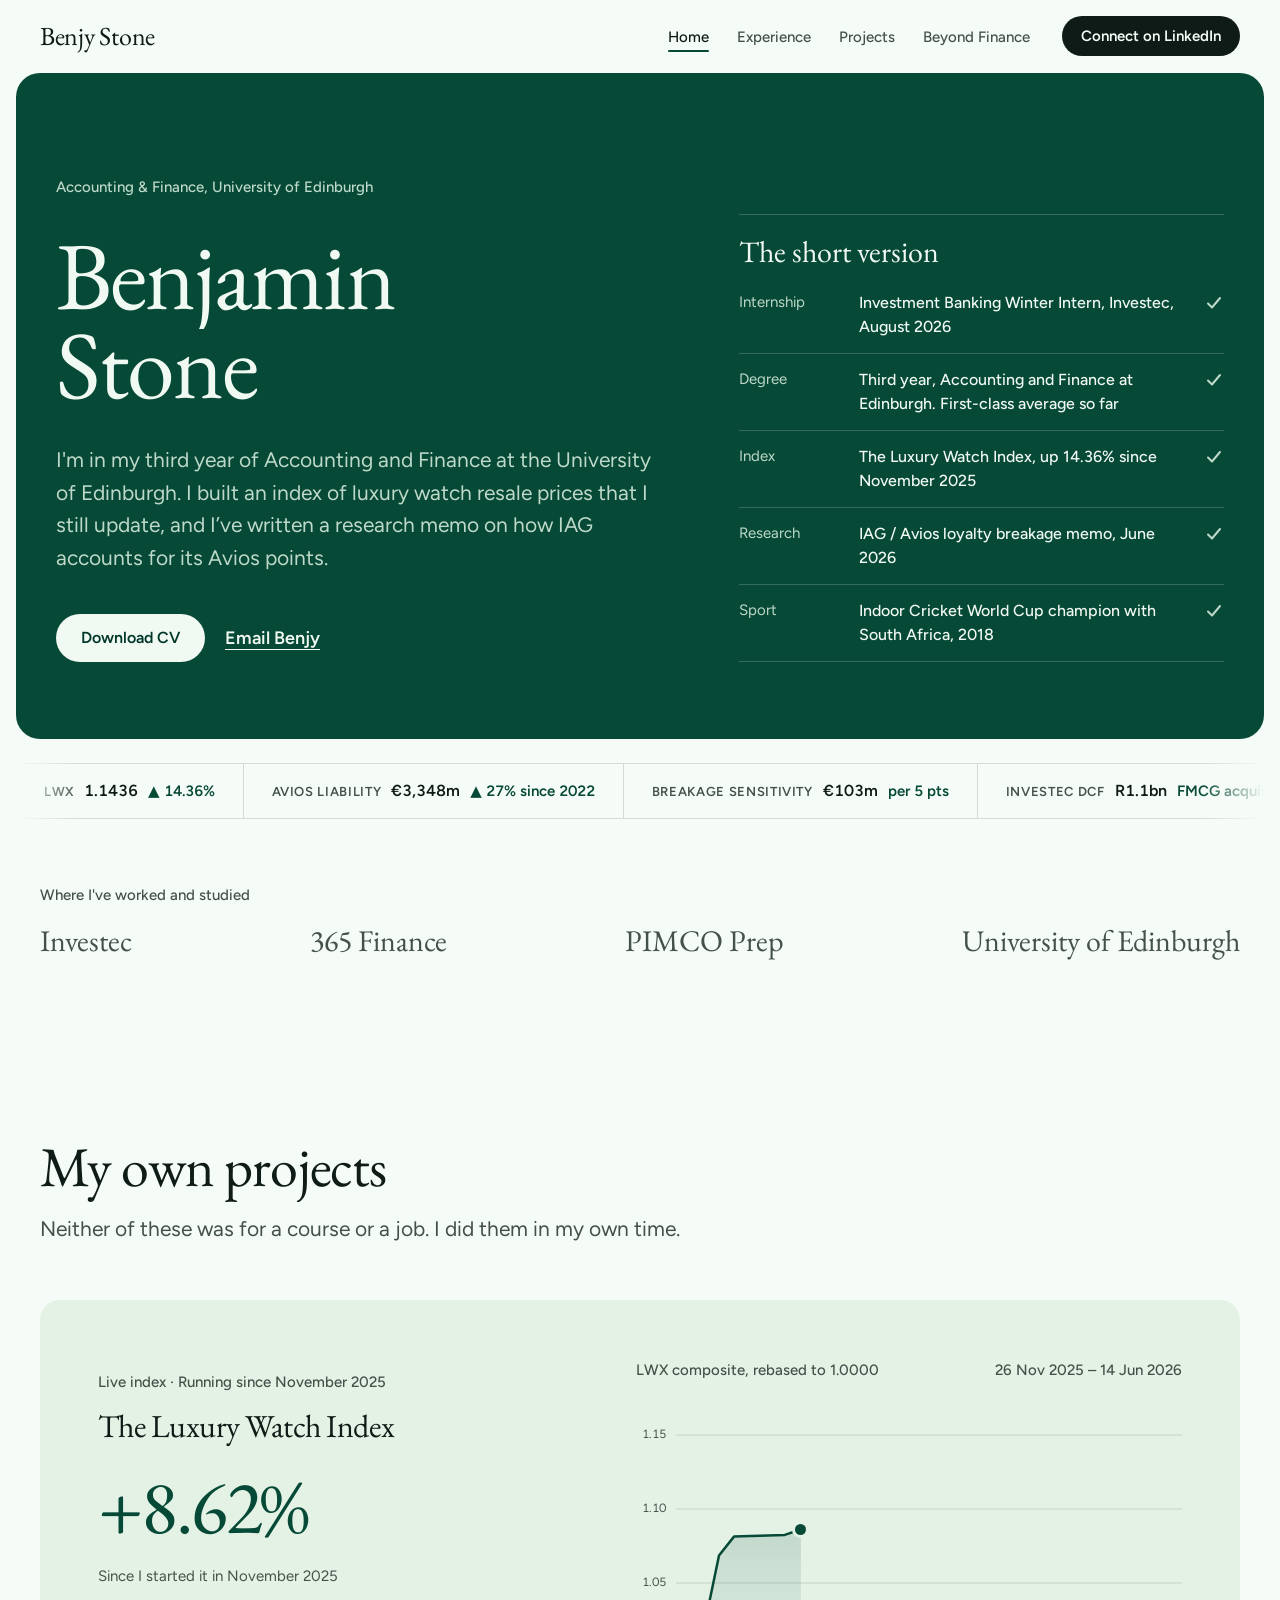
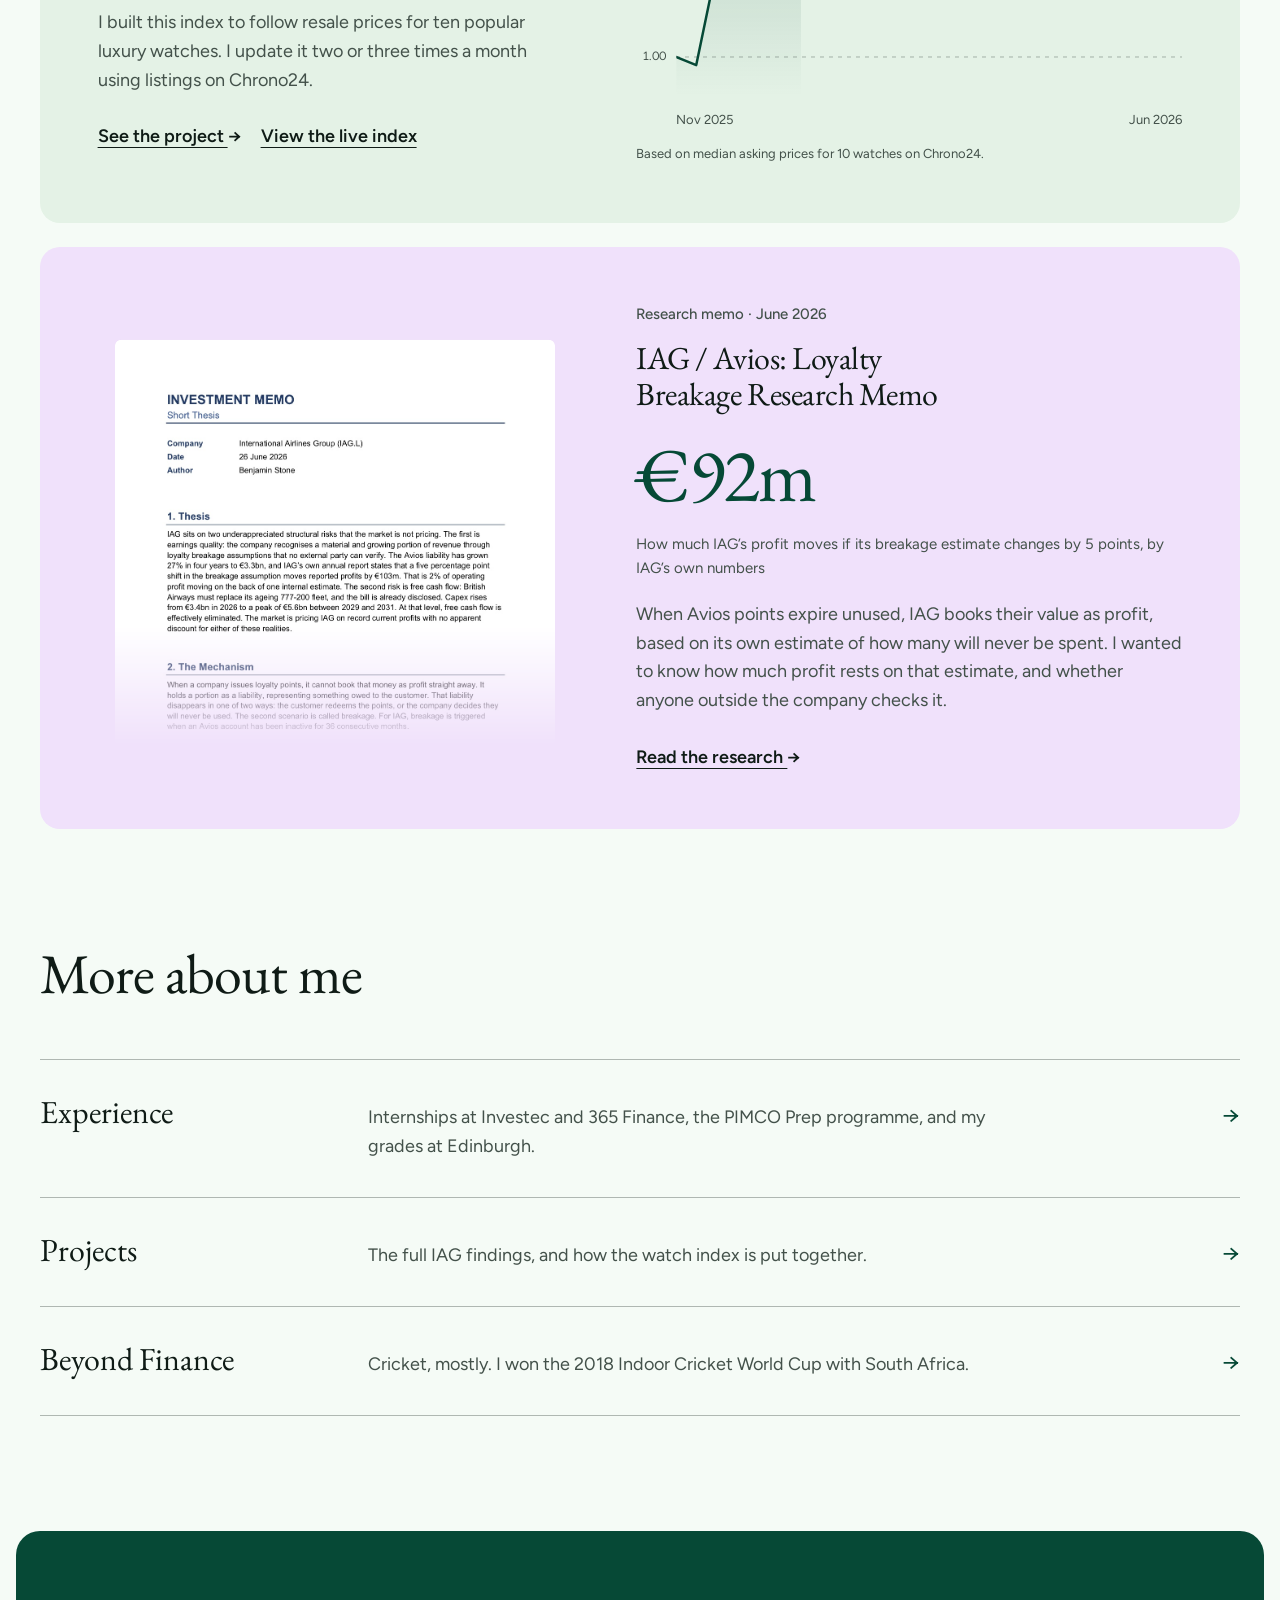
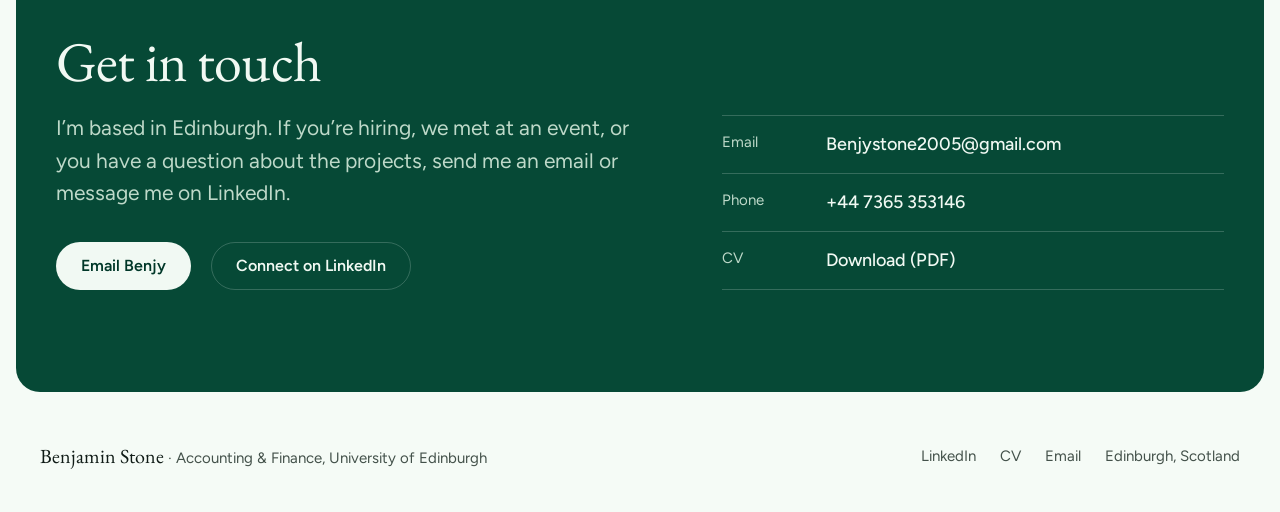
==== index.html @ fa796fb8 "Redesign site: light Wispr-inspired layout, finance motion, plainer copy - Replace dark WebGL/Three." ====
<!DOCTYPE html>
<html lang="en">
<head>
  <meta charset="UTF-8" />
  <meta name="viewport" content="width=device-width, initial-scale=1.0" />
  <title>Benjy Stone | Benjamin Stone, Accounting &amp; Finance, University of Edinburgh</title>
  <meta name="description" content="Benjamin 'Benjy' Stone is a third-year Accounting and Finance student at the University of Edinburgh who built the Luxury Watch Index. Investment Banking Winter Intern at Investec, August 2026." />
  <meta name="theme-color" content="#0f4d43" />
  <link rel="preconnect" href="https://fonts.googleapis.com" />
  <link rel="preconnect" href="https://fonts.gstatic.com" crossorigin />
  <link href="https://fonts.googleapis.com/css2?family=EB+Garamond:wght@400..600&family=Figtree:wght@400..700&display=swap" rel="stylesheet" />
  <link rel="stylesheet" href="css/style.css" />
</head>
<body>

  <a class="skip-link" href="#main">Skip to content</a>

  <nav class="site-nav" aria-label="Main">
    <div class="wrap site-nav__inner">
      <a class="site-nav__wordmark" href="index.html">Benjy Stone</a>
      <button class="nav-toggle" aria-expanded="false" aria-controls="nav-menu">Menu</button>
      <div class="site-nav__right" id="nav-menu">
        <ul class="site-nav__links">
          <li><a href="index.html" aria-current="page">Home</a></li>
          <li><a href="experience.html">Experience</a></li>
          <li><a href="projects.html">Projects</a></li>
          <li><a href="beyond-finance.html">Beyond Finance</a></li>
        </ul>
        <a class="btn btn--ink btn--sm" href="https://www.linkedin.com/in/benjamin-stone-58511b363" target="_blank" rel="noopener">Connect on LinkedIn</a>
      </div>
    </div>
  </nav>

  <main id="main">

    <!-- HERO -->
    <header class="hero on-brand" data-hero>
      <div class="wrap hero__inner">
        <div>
          <p class="hero__tagline">Accounting &amp; Finance, University of Edinburgh</p>
          <h1 class="hero__title">
            <span class="row"><span>Benjamin</span></span>
            <span class="row"><span>Stone</span></span>
          </h1>
          <p class="hero__lede">
            I'm in my third year of Accounting and Finance at the University of Edinburgh.
            I built an index of luxury watch resale prices that I still update, and
            I&rsquo;ve written a research memo on how IAG accounts for its Avios points.
          </p>
          <div class="actions">
            <a class="btn btn--light" href="assets/Benjamin_Stone_CV.pdf" download>Download CV</a>
            <a class="link" href="mailto:Benjystone2005@gmail.com">Email Benjy</a>
          </div>
        </div>

        <aside class="glance" aria-label="At a glance">
          <p class="glance__title">The short version</p>
          <dl class="glance__list">
            <div class="glance__row">
              <dt>Internship</dt>
              <dd>Investment Banking Winter Intern, Investec, August 2026</dd>
              <svg class="tick" viewBox="0 0 20 20" aria-hidden="true"><path d="M4 10.5l4 4L16 5"/></svg>
            </div>
            <div class="glance__row">
              <dt>Degree</dt>
              <dd>Third year, Accounting and Finance at Edinburgh. First-class average so far</dd>
              <svg class="tick" viewBox="0 0 20 20" aria-hidden="true"><path d="M4 10.5l4 4L16 5"/></svg>
            </div>
            <div class="glance__row">
              <dt>Index</dt>
              <dd>The Luxury Watch Index, up 14.36% since November 2025</dd>
              <svg class="tick" viewBox="0 0 20 20" aria-hidden="true"><path d="M4 10.5l4 4L16 5"/></svg>
            </div>
            <div class="glance__row">
              <dt>Research</dt>
              <dd>IAG / Avios loyalty breakage memo, June 2026</dd>
              <svg class="tick" viewBox="0 0 20 20" aria-hidden="true"><path d="M4 10.5l4 4L16 5"/></svg>
            </div>
            <div class="glance__row">
              <dt>Sport</dt>
              <dd>Indoor Cricket World Cup champion with South Africa, 2018</dd>
              <svg class="tick" viewBox="0 0 20 20" aria-hidden="true"><path d="M4 10.5l4 4L16 5"/></svg>
            </div>
          </dl>
        </aside>
      </div>
    </header>

    <!-- FIGURES TAPE -->
    <div class="tape" role="region" aria-label="Figures from my work" tabindex="0">
      <div class="tape__track">
        <ul class="tape__list">
          <li><span class="tape__sym">LWX</span><span class="tape__val">1.1436</span><span class="tape__chg"><span aria-hidden="true">&#9650;</span> 14.36%</span></li>
          <li><span class="tape__sym">Avios liability</span><span class="tape__val">&euro;3,348m</span><span class="tape__chg"><span aria-hidden="true">&#9650;</span> 27% since 2022</span></li>
          <li><span class="tape__sym">Breakage sensitivity</span><span class="tape__val">&euro;103m</span><span class="tape__chg">per 5 pts</span></li>
          <li><span class="tape__sym">Investec DCF</span><span class="tape__val">R1.1bn</span><span class="tape__chg">FMCG acquisition</span></li>
          <li><span class="tape__sym">Implied EV/EBITDA</span><span class="tape__val">4.5&ndash;7.0x</span></li>
          <li><span class="tape__sym">Loans modelled</span><span class="tape__val">~6,400</span><span class="tape__chg">a year</span></li>
          <li><span class="tape__sym">Proposed saving</span><span class="tape__val">~3,000 hrs</span><span class="tape__chg">a year</span></li>
          <li><span class="tape__sym">Potential revenue uplift</span><span class="tape__val">&pound;150&ndash;200K</span></li>
          <li><span class="tape__sym">Investec intake</span><span class="tape__val">1 of 6</span><span class="tape__chg">interns</span></li>
        </ul>
        <ul class="tape__list" aria-hidden="true">
          <li><span class="tape__sym">LWX</span><span class="tape__val">1.1436</span><span class="tape__chg">&#9650; 14.36%</span></li>
          <li><span class="tape__sym">Avios liability</span><span class="tape__val">&euro;3,348m</span><span class="tape__chg">&#9650; 27% since 2022</span></li>
          <li><span class="tape__sym">Breakage sensitivity</span><span class="tape__val">&euro;103m</span><span class="tape__chg">per 5 pts</span></li>
          <li><span class="tape__sym">Investec DCF</span><span class="tape__val">R1.1bn</span><span class="tape__chg">FMCG acquisition</span></li>
          <li><span class="tape__sym">Implied EV/EBITDA</span><span class="tape__val">4.5&ndash;7.0x</span></li>
          <li><span class="tape__sym">Loans modelled</span><span class="tape__val">~6,400</span><span class="tape__chg">a year</span></li>
          <li><span class="tape__sym">Proposed saving</span><span class="tape__val">~3,000 hrs</span><span class="tape__chg">a year</span></li>
          <li><span class="tape__sym">Potential revenue uplift</span><span class="tape__val">&pound;150&ndash;200K</span></li>
          <li><span class="tape__sym">Investec intake</span><span class="tape__val">1 of 6</span><span class="tape__chg">interns</span></li>
        </ul>
      </div>
    </div>

    <!-- TRACK RECORD -->
    <section class="section--tight" aria-label="Where I've worked and studied">
      <div class="wrap strip" data-reveal>
        <p class="strip__label">Where I've worked and studied</p>
        <ul class="strip__list">
          <li style="--i:0">Investec</li>
          <li style="--i:1">365 Finance</li>
          <li style="--i:2">PIMCO Prep</li>
          <li style="--i:3">University of Edinburgh</li>
        </ul>
      </div>
    </section>

    <!-- SELF-DIRECTED WORK -->
    <section class="section" aria-labelledby="work-title">
      <div class="wrap">
        <div class="section__head reveal-wipe" data-reveal>
          <h2 class="section__title" id="work-title">My own projects</h2>
          <p class="section__intro">Neither of these was for a course or a job. I did them in my own time.</p>
        </div>

        <div class="features">
          <article class="feature">
            <div class="feature__body">
              <p class="meta">Live index · Running since November 2025</p>
              <h3 class="feature__title">The Luxury Watch Index</h3>
              <div class="feature__stat">
                <p class="stat stat--total" data-total><span data-sign>+</span><span data-count="14.36" data-decimals="2" data-count-manual>14.36</span>%</p>
                <p class="stat__caption">Since I started it in November 2025</p>
              </div>
              <p class="prose prose--muted">I built this index to follow resale prices for ten popular luxury watches. I update it two or three times a month using listings on Chrono24.</p>
              <div class="actions">
                <a class="link" href="projects.html#lwx">See the project <span class="arrow" aria-hidden="true">&rarr;</span></a>
                <a class="link" href="https://benjystone2005.github.io/The-Luxury-Watch-Index/luxury-watch-index.html" target="_blank" rel="noopener">View the live index</a>
              </div>
            </div>
            <!-- Update the index by adding [date, value] pairs to data-series. -->
            <figure class="chart feature__media" data-chart
              data-series='[["2025-11-26",1.0000],["2025-12-04",0.9945],["2025-12-13",1.0686],["2025-12-19",1.0815],["2026-01-08",1.0825],["2026-03-15",1.1213],["2026-03-22",1.1197],["2026-03-29",1.1234],["2026-04-05",1.1278],["2026-04-12",1.1226],["2026-04-20",1.1352],["2026-04-26",1.1266],["2026-05-03",1.1255],["2026-05-17",1.1231],["2026-05-24",1.1297],["2026-06-14",1.1436]]'>
              <figcaption class="chart__head">
                <span>LWX composite, rebased to 1.0000</span>
                <span data-chart-range>26 Nov 2025 &ndash; 14 Jun 2026</span>
              </figcaption>
              <a class="shot" href="https://benjystone2005.github.io/The-Luxury-Watch-Index/luxury-watch-index.html" target="_blank" rel="noopener" aria-label="Open the live Luxury Watch Index" data-chart-fallback>
                <img src="assets/img/lwx-live-index.jpg" width="1600" height="1075" loading="lazy" alt="The live Luxury Watch Index site: index value, year-to-date return, ten constituents and the composite performance chart." />
              </a>
              <p class="chart__source">Based on median asking prices for 10 watches on Chrono24.</p>
            </figure>
          </article>

          <article class="feature feature--lilac feature--reverse">
            <div class="feature__body">
              <p class="meta">Research memo · June 2026</p>
              <h3 class="feature__title">IAG / Avios: Loyalty Breakage Research Memo</h3>
              <div class="feature__stat">
                <p class="stat stat--total" data-total>&euro;<span data-count="103" data-decimals="0">103</span>m</p>
                <p class="stat__caption">How much IAG&rsquo;s profit moves if its breakage estimate changes by 5 points, by IAG&rsquo;s own numbers</p>
              </div>
              <p class="prose prose--muted">When Avios points expire unused, IAG books their value as profit, based on its own estimate of how many will never be spent. I wanted to know how much profit rests on that estimate, and whether anyone outside the company checks it.</p>
              <div class="actions">
                <a class="link" href="projects.html#iag">Read the research <span class="arrow" aria-hidden="true">&rarr;</span></a>
              </div>
            </div>
            <a class="paper paper--link feature__media" data-parallax href="assets/IAG_Short_Thesis_Memo.pdf" target="_blank" rel="noopener" aria-label="Open the IAG memo (PDF)">
              <img src="assets/img/iag-memo-page1.jpg" width="1081" height="1000" loading="lazy" alt="First page of the IAG investment memo: short thesis dated 26 June 2026, authored by Benjamin Stone." />
            </a>
          </article>
        </div>
      </div>
    </section>

    <!-- THE REST OF THE SITE -->
    <section class="section section--flush" aria-labelledby="more-title">
      <div class="wrap">
        <div class="section__head reveal-wipe" data-reveal>
          <h2 class="section__title" id="more-title">More about me</h2>
        </div>
        <ul class="index-list" data-reveal>
          <li>
            <a href="experience.html" style="--i:0">
              <span class="index-list__name">Experience</span>
              <span class="index-list__desc">Internships at Investec and 365 Finance, the PIMCO Prep programme, and my grades at Edinburgh.</span>
              <span class="arrow" aria-hidden="true">&rarr;</span>
            </a>
          </li>
          <li>
            <a href="projects.html" style="--i:1">
              <span class="index-list__name">Projects</span>
              <span class="index-list__desc">The full IAG findings, and how the watch index is put together.</span>
              <span class="arrow" aria-hidden="true">&rarr;</span>
            </a>
          </li>
          <li>
            <a href="beyond-finance.html" style="--i:2">
              <span class="index-list__name">Beyond Finance</span>
              <span class="index-list__desc">Cricket, mostly. I won the 2018 Indoor Cricket World Cup with South Africa.</span>
              <span class="arrow" aria-hidden="true">&rarr;</span>
            </a>
          </li>
        </ul>
      </div>
    </section>

    <!-- CONTACT -->
    <section class="contact on-brand" aria-labelledby="contact-title">
      <div class="wrap contact__inner">
        <div>
          <h2 class="contact__title" id="contact-title">Get in touch</h2>
          <p class="contact__text">
            I&rsquo;m based in Edinburgh. If you&rsquo;re hiring, we met at an event, or you
            have a question about the projects, send me an email or message me on LinkedIn.
          </p>
          <div class="actions">
            <a class="btn btn--light" href="mailto:Benjystone2005@gmail.com">Email Benjy</a>
            <a class="btn btn--ghost-light" href="https://www.linkedin.com/in/benjamin-stone-58511b363" target="_blank" rel="noopener">Connect on LinkedIn</a>
          </div>
        </div>
        <dl class="contact__details">
          <div><dt>Email</dt><dd><a href="mailto:Benjystone2005@gmail.com">Benjystone2005@gmail.com</a></dd></div>
          <div><dt>Phone</dt><dd><a href="tel:+447365353146">+44 7365 353146</a></dd></div>
          <div><dt>CV</dt><dd><a href="assets/Benjamin_Stone_CV.pdf" download>Download (PDF)</a></dd></div>
        </dl>
      </div>
    </section>

  </main>

  <footer class="site-footer">
    <div class="wrap site-footer__inner">
      <p><span class="site-footer__name">Benjamin Stone</span> · Accounting &amp; Finance, University of Edinburgh</p>
      <ul class="site-footer__links">
        <li><a href="https://www.linkedin.com/in/benjamin-stone-58511b363" target="_blank" rel="noopener">LinkedIn</a></li>
        <li><a href="assets/Benjamin_Stone_CV.pdf" download>CV</a></li>
        <li><a href="mailto:Benjystone2005@gmail.com">Email</a></li>
        <li>Edinburgh, Scotland</li>
      </ul>
    </div>
  </footer>

  <script src="js/main.js"></script>
</body>
</html>
---- css/style.css ----
/* Benjy Stone portfolio
   Light, readable system: deep-green brand panels, sage and lilac tinted
   surfaces, EB Garamond headlines over Figtree body copy. Static site, no
   build step. Every motion collapses under prefers-reduced-motion. */

/* ================= tokens ================= */

:root {
  color-scheme: light;

  /* colour */
  --bg: oklch(0.982 0.008 150);
  --surface: oklch(0.947 0.022 150);        /* sage panel */
  --surface-lilac: oklch(0.93 0.038 310);   /* lilac panel */
  --ink: oklch(0.21 0.02 165);
  --ink-2: oklch(0.42 0.02 165);
  --line: oklch(0.21 0.02 165 / 0.14);
  --line-strong: oklch(0.21 0.02 165 / 0.3);
  --brand: oklch(0.36 0.07 168);
  --brand-deep: oklch(0.3 0.062 168);
  --on-brand: oklch(0.975 0.012 150);
  --on-brand-2: oklch(0.86 0.035 160);
  --on-brand-line: oklch(0.975 0.012 150 / 0.2);
  --white: oklch(1 0 0);

  /* type */
  --font-display: 'EB Garamond', 'Iowan Old Style', Georgia, serif;
  --font-body: 'Figtree', ui-sans-serif, system-ui, -apple-system, 'Segoe UI', sans-serif;

  --text-sm: 0.9375rem;   /* 15 */
  --text-base: 1.125rem;  /* 18 */
  --text-lg: 1.3125rem;   /* 21 */
  --text-h3: clamp(1.625rem, 1.3rem + 1.2vw, 2rem);
  --text-h2: clamp(2.25rem, 1.6rem + 2.6vw, 3.5rem);
  --text-h1: clamp(3.25rem, 1.9rem + 5.6vw, 6rem);
  --text-stat: clamp(3rem, 2.2rem + 3.4vw, 4.75rem);

  /* space + shape */
  --gutter: clamp(16px, 4vw, 40px);
  --edge: clamp(8px, 1.4vw, 16px);
  --max: 1200px;
  --section: clamp(72px, 9vw, 128px);
  --radius-panel: 24px;
  --radius-feature: 20px;
  --radius-card: 12px;
  --radius-full: 999px;

  /* motion */
  --ease-out: cubic-bezier(0.22, 1, 0.36, 1);
  --ease-out-quart: cubic-bezier(0.25, 1, 0.5, 1);
  --ease-out-expo: cubic-bezier(0.16, 1, 0.3, 1);

  /* layers */
  --z-nav: 100;
  --z-overlay: 200;
}

/* ================= base ================= */

*,
*::before,
*::after {
  box-sizing: border-box;
}

html {
  -webkit-text-size-adjust: 100%;
  scroll-behavior: smooth;
  scroll-padding-top: 96px;
}

body {
  margin: 0;
  background: var(--bg);
  color: var(--ink);
  font-family: var(--font-body);
  font-size: var(--text-base);
  line-height: 1.6;
  -webkit-font-smoothing: antialiased;
  text-rendering: optimizeLegibility;
  overflow-x: clip;
}

h1,
h2,
h3 {
  margin: 0;
  font-family: var(--font-display);
  font-weight: 400;
  line-height: 1.05;
  letter-spacing: -0.015em;
  text-wrap: balance;
}

p {
  margin: 0;
  text-wrap: pretty;
}

ul {
  margin: 0;
  padding: 0;
}

a {
  color: inherit;
}

img {
  display: block;
  max-width: 100%;
  height: auto;
}

:focus-visible {
  outline: 2px solid var(--brand);
  outline-offset: 3px;
  border-radius: 4px;
}

.on-brand :focus-visible {
  outline-color: var(--on-brand);
}

.skip-link {
  position: absolute;
  left: var(--gutter);
  top: -100px;
  z-index: var(--z-overlay);
  padding: 10px 16px;
  border-radius: var(--radius-full);
  background: var(--ink);
  color: var(--bg);
  font-weight: 600;
  text-decoration: none;
}
.skip-link:focus {
  top: 12px;
}

.wrap {
  width: 100%;
  max-width: calc(var(--max) + var(--gutter) * 2);
  margin-inline: auto;
  padding-inline: var(--gutter);
}

.section {
  padding-block: var(--section);
}

.section--flush {
  padding-top: 0;
}

.section--tight {
  padding-block: clamp(40px, 5vw, 64px);
}

.section__head {
  display: grid;
  gap: 16px;
  max-width: 44rem;
  margin-bottom: clamp(32px, 5vw, 56px);
}

.section__title {
  font-size: var(--text-h2);
}

.section__intro {
  color: var(--ink-2);
  font-size: var(--text-lg);
  line-height: 1.5;
}

.meta {
  color: var(--ink-2);
  font-size: var(--text-sm);
  font-weight: 500;
  line-height: 1.4;
}

.prose {
  max-width: 68ch;
  color: var(--ink);
}
.prose p + p {
  margin-top: 1em;
}
.prose--muted {
  color: var(--ink-2);
}

/* ================= buttons + links ================= */

.btn {
  display: inline-flex;
  align-items: center;
  justify-content: center;
  gap: 0.5em;
  min-height: 48px;
  padding: 0 24px;
  border: 1px solid transparent;
  border-radius: var(--radius-full);
  font: 600 1rem/1 var(--font-body);
  text-decoration: none;
  white-space: nowrap;
  cursor: pointer;
  transition:
    background-color 0.2s var(--ease-out),
    color 0.2s var(--ease-out),
    border-color 0.2s var(--ease-out),
    transform 0.2s var(--ease-out);
}
.btn:active {
  transform: scale(0.97);
}

.btn--sm {
  min-height: 40px;
  padding: 0 18px;
  font-size: var(--text-sm);
}

.btn--ink {
  background: var(--ink);
  color: var(--bg);
}
.btn--ink:hover {
  background: var(--brand);
}

.btn--outline {
  border-color: var(--line-strong);
  color: var(--ink);
}
.btn--outline:hover {
  border-color: var(--ink);
  background: var(--ink);
  color: var(--bg);
}

.btn--light {
  background: var(--on-brand);
  color: var(--brand-deep);
}
.btn--light:hover {
  background: var(--white);
}

.btn--ghost-light {
  border-color: var(--on-brand-line);
  color: var(--on-brand);
}
.btn--ghost-light:hover {
  border-color: var(--on-brand);
  background: oklch(0.975 0.012 150 / 0.08);
}

.link {
  font-weight: 600;
  text-decoration: underline;
  text-decoration-thickness: 1px;
  text-underline-offset: 5px;
  text-decoration-color: currentColor;
  transition: text-decoration-color 0.2s var(--ease-out), color 0.2s var(--ease-out);
}
.link:hover {
  color: var(--brand);
}
.on-brand .link:hover {
  color: var(--white);
}

.arrow {
  display: inline-block;
  transition: transform 0.25s var(--ease-out);
}
a:hover .arrow {
  transform: translateX(4px);
}

.actions {
  display: flex;
  flex-wrap: wrap;
  align-items: center;
  gap: 12px 20px;
}

/* ================= nav ================= */

.site-nav {
  position: sticky;
  top: 0;
  z-index: var(--z-nav);
  background: var(--bg);
  border-bottom: 1px solid transparent;
  transition: border-color 0.25s var(--ease-out);
}
.site-nav.scrolled {
  border-bottom-color: var(--line);
}

.site-nav__inner {
  display: flex;
  align-items: center;
  justify-content: space-between;
  gap: 24px;
  min-height: 72px;
}

.site-nav__wordmark {
  font-family: var(--font-display);
  font-size: 1.625rem;
  line-height: 1;
  letter-spacing: -0.01em;
  text-decoration: none;
}

.site-nav__right {
  display: flex;
  align-items: center;
  gap: 32px;
}

.site-nav__links {
  display: flex;
  gap: 28px;
  list-style: none;
}

.site-nav__links a {
  position: relative;
  color: var(--ink-2);
  font-size: var(--text-sm);
  font-weight: 500;
  text-decoration: none;
  transition: color 0.2s var(--ease-out);
}
.site-nav__links a:hover,
.site-nav__links a[aria-current='page'] {
  color: var(--ink);
}
.site-nav__links a[aria-current='page']::after {
  content: '';
  position: absolute;
  left: 0;
  right: 0;
  bottom: -6px;
  height: 2px;
  border-radius: 2px;
  background: var(--brand);
}

.nav-toggle {
  display: none;
  min-height: 40px;
  padding: 0 18px;
  border: 1px solid var(--line-strong);
  border-radius: var(--radius-full);
  background: transparent;
  color: var(--ink);
  font: 600 var(--text-sm) / 1 var(--font-body);
  cursor: pointer;
}

/* ================= hero (home) ================= */

.hero {
  margin-inline: var(--edge);
  border-radius: var(--radius-panel);
  background: var(--brand);
  color: var(--on-brand);
}

.hero__inner {
  display: grid;
  grid-template-columns: minmax(0, 1.25fr) minmax(0, 1fr);
  gap: clamp(40px, 6vw, 96px);
  align-items: end;
  padding-block: clamp(48px, 8vw, 112px) clamp(40px, 6vw, 80px);
}

.hero__tagline {
  margin-bottom: clamp(20px, 3vw, 32px);
  color: var(--on-brand-2);
  font-size: var(--text-sm);
  font-weight: 500;
}

.hero__title {
  font-size: var(--text-h1);
  line-height: 0.92;
  letter-spacing: -0.02em;
}

.hero__title .row {
  display: block;
  overflow: hidden;
  padding-bottom: 0.1em;
  margin-bottom: -0.1em;
}
.hero__title .row > span {
  display: inline-block;
}

.hero__lede {
  max-width: 34em;
  margin-top: clamp(24px, 3vw, 36px);
  color: var(--on-brand-2);
  font-size: var(--text-lg);
  line-height: 1.55;
}

.hero .actions {
  margin-top: clamp(28px, 3.5vw, 40px);
}

.glance {
  border-top: 1px solid var(--on-brand-line);
}

.glance__title {
  padding-block: 20px 8px;
  font-family: var(--font-display);
  font-size: clamp(1.5rem, 1.2rem + 1vw, 1.875rem);
  line-height: 1.15;
}

.glance__list {
  margin: 0;
}

.glance__row {
  display: grid;
  grid-template-columns: 6.5rem minmax(0, 1fr) 20px;
  gap: 16px;
  padding-block: 14px;
  border-bottom: 1px solid var(--on-brand-line);
}

.glance__row dt {
  color: var(--on-brand-2);
  font-size: var(--text-sm);
  line-height: 1.5;
}

.glance__row dd {
  margin: 0;
  grid-column: 2;
  font-size: 1rem;
  font-weight: 500;
  line-height: 1.5;
}

/* ================= track record strip ================= */

.strip {
  display: flex;
  flex-wrap: wrap;
  align-items: baseline;
  justify-content: space-between;
  gap: 16px 40px;
}

.strip__label {
  flex-basis: 100%;
  color: var(--ink-2);
  font-size: var(--text-sm);
  font-weight: 500;
}

.strip__list {
  display: flex;
  flex: 1;
  flex-wrap: wrap;
  justify-content: space-between;
  gap: 12px 32px;
  list-style: none;
}

.strip__list li {
  font-family: var(--font-display);
  font-size: clamp(1.375rem, 1.1rem + 1vw, 1.875rem);
  line-height: 1.2;
  color: var(--ink-2);
}

/* ================= feature panels (projects) ================= */

.features {
  display: grid;
  gap: clamp(16px, 2vw, 24px);
}

.feature {
  display: grid;
  grid-template-columns: minmax(0, 1fr) minmax(0, 1.15fr);
  gap: clamp(32px, 5vw, 72px);
  align-items: center;
  padding: clamp(24px, 4.5vw, 64px);
  border-radius: var(--radius-feature);
  background: var(--surface);
}

.feature--lilac {
  background: var(--surface-lilac);
}

.feature--reverse .feature__media {
  order: -1;
}

.feature__body {
  display: grid;
  gap: 16px;
  justify-items: start;
}

.feature__title {
  font-size: var(--text-h3);
  line-height: 1.1;
}

.feature__stat {
  margin-top: 8px;
}

.feature__body .prose {
  margin-top: 4px;
}

.feature__body .actions {
  margin-top: 12px;
}

.stat {
  position: relative;
  display: inline-block;
  font-family: var(--font-display);
  font-size: var(--text-stat);
  line-height: 1;
  letter-spacing: -0.02em;
  color: var(--brand);
  font-variant-numeric: lining-nums tabular-nums;
}

.stat__caption {
  margin-top: 8px;
  color: var(--ink-2);
  font-size: var(--text-sm);
}

.shot {
  overflow: hidden;
  border-radius: var(--radius-card);
  background: oklch(0.16 0.01 250);
  outline: 1px solid var(--line);
}

.shot img {
  width: 100%;
  transition: transform 0.6s var(--ease-out);
}

a.shot:hover img {
  transform: scale(1.02);
}

.paper {
  justify-self: center;
  width: min(100%, 440px);
  overflow: hidden;
  border-radius: 6px;
  background: var(--white);
  box-shadow: 0 2px 8px oklch(0.21 0.02 165 / 0.12);
  -webkit-mask-image: linear-gradient(to bottom, #000 70%, transparent);
  mask-image: linear-gradient(to bottom, #000 70%, transparent);
}

.paper--link {
  transition: transform 0.35s var(--ease-out);
}
.paper--link:hover {
  transform: translateY(-4px);
}

/* ================= page index list ================= */

.index-list {
  list-style: none;
  border-bottom: 1px solid var(--line-strong);
}

.index-list a {
  display: grid;
  grid-template-columns: minmax(0, 18rem) minmax(0, 1fr) auto;
  gap: 16px 40px;
  align-items: baseline;
  position: relative;
  padding-block: clamp(24px, 3vw, 36px);
  text-decoration: none;
}

/* ledger rule: drawn as a pseudo-element so it can be ruled in on scroll */
.index-list a::before {
  content: '';
  position: absolute;
  left: 0;
  right: 0;
  top: 0;
  height: 1px;
  background: var(--line-strong);
  transform-origin: 0 50%;
}

.index-list__name {
  font-family: var(--font-display);
  font-size: var(--text-h3);
  line-height: 1.1;
}

.index-list__desc {
  max-width: 52ch;
  color: var(--ink-2);
}

.index-list .arrow {
  font-size: 1.5rem;
  line-height: 1;
  color: var(--brand);
}

.index-list a:hover .index-list__name {
  color: var(--brand);
}

/* ================= contact panel ================= */

.contact {
  margin-inline: var(--edge);
  margin-bottom: var(--edge);
  border-radius: var(--radius-panel);
  background: var(--brand);
  color: var(--on-brand);
}

.contact__inner {
  display: grid;
  grid-template-columns: minmax(0, 1.2fr) minmax(0, 1fr);
  gap: clamp(32px, 5vw, 80px);
  align-items: end;
  padding-block: clamp(56px, 8vw, 104px);
}

.contact__title {
  font-size: var(--text-h2);
}

.contact__text {
  max-width: 36em;
  margin-top: 20px;
  color: var(--on-brand-2);
  font-size: var(--text-lg);
  line-height: 1.55;
}

.contact .actions {
  margin-top: 32px;
}

.contact__details {
  display: grid;
  gap: 0;
  margin: 0;
  border-top: 1px solid var(--on-brand-line);
}

.contact__details div {
  display: grid;
  grid-template-columns: 5.5rem minmax(0, 1fr);
  gap: 16px;
  padding-block: 14px;
  border-bottom: 1px solid var(--on-brand-line);
}

.contact__details dt {
  color: var(--on-brand-2);
  font-size: var(--text-sm);
  line-height: 1.6;
}

.contact__details dd {
  margin: 0;
  font-weight: 500;
  overflow-wrap: anywhere;
}

.contact__details a {
  text-decoration: none;
}
.contact__details a:hover {
  text-decoration: underline;
  text-underline-offset: 4px;
}

/* ================= footer ================= */

.site-footer__inner {
  display: flex;
  flex-wrap: wrap;
  align-items: center;
  justify-content: space-between;
  gap: 16px 32px;
  padding-block: 32px 40px;
  color: var(--ink-2);
  font-size: var(--text-sm);
}

.site-footer__name {
  color: var(--ink);
  font-family: var(--font-display);
  font-size: 1.25rem;
}

.site-footer__links {
  display: flex;
  flex-wrap: wrap;
  gap: 8px 24px;
  list-style: none;
}

.site-footer__links a {
  text-decoration: none;
}
.site-footer__links a:hover {
  color: var(--ink);
  text-decoration: underline;
  text-underline-offset: 4px;
}

/* ================= interior page head ================= */

.page-head {
  padding-block: clamp(56px, 9vw, 120px) clamp(32px, 5vw, 64px);
}

.page-head__title {
  font-size: var(--text-h1);
  line-height: 0.95;
  letter-spacing: -0.02em;
}

.page-head__lede {
  max-width: 40em;
  margin-top: clamp(20px, 3vw, 32px);
  color: var(--ink-2);
  font-size: var(--text-lg);
  line-height: 1.55;
}

.jump {
  display: flex;
  flex-wrap: wrap;
  align-items: center;
  gap: 10px;
  margin-top: clamp(28px, 4vw, 40px);
  list-style: none;
}

.jump__label {
  margin-right: 6px;
  color: var(--ink-2);
  font-size: var(--text-sm);
  font-weight: 500;
}

.jump a {
  display: inline-flex;
  align-items: center;
  gap: 8px;
  min-height: 40px;
  padding: 0 16px;
  border-radius: var(--radius-full);
  background: var(--surface);
  font-size: var(--text-sm);
  font-weight: 600;
  text-decoration: none;
  transition: background-color 0.2s var(--ease-out), color 0.2s var(--ease-out);
}
.jump a:hover {
  background: var(--brand);
  color: var(--on-brand);
}

/* ================= experience entries ================= */

.group + .group {
  margin-top: var(--section);
}

.group__title {
  margin-bottom: clamp(24px, 3vw, 40px);
  font-size: var(--text-h2);
}

.entry {
  display: grid;
  grid-template-columns: 13rem minmax(0, 1fr);
  gap: 12px clamp(24px, 5vw, 72px);
  padding-block: clamp(28px, 3.5vw, 44px);
  border-top: 1px solid var(--line);
}
.entry:last-child {
  border-bottom: 1px solid var(--line);
}

.entry__when {
  font-weight: 600;
  font-size: 1rem;
  line-height: 1.5;
}

.entry__where {
  color: var(--ink-2);
  font-size: var(--text-sm);
}

.entry__org {
  font-size: var(--text-h3);
  line-height: 1.1;
}

.entry__role {
  margin-top: 6px;
  color: var(--brand);
  font-weight: 600;
}

.points {
  display: grid;
  gap: 12px;
  max-width: 68ch;
  margin-top: 20px;
  list-style: none;
}

.points li {
  position: relative;
  padding-left: 24px;
}

.points li::before {
  content: '';
  position: absolute;
  left: 2px;
  top: 0.68em;
  width: 7px;
  height: 7px;
  border-radius: 50%;
  background: var(--brand);
  opacity: 0.75;
}

/* ================= tags ================= */

.tags {
  display: flex;
  flex-wrap: wrap;
  gap: 10px;
  list-style: none;
}

.tags li {
  padding: 10px 18px;
  border-radius: var(--radius-full);
  background: var(--surface);
  font-size: 1rem;
  font-weight: 500;
  line-height: 1.3;
}

/* ================= projects: research ================= */

.research {
  display: grid;
  grid-template-columns: minmax(0, 1.2fr) minmax(0, 1fr);
  gap: clamp(40px, 6vw, 96px);
  align-items: start;
}

.research__title {
  margin-top: 12px;
  font-size: var(--text-h2);
}

.research .prose {
  margin-top: 24px;
}

.research .actions {
  margin-top: 32px;
}

.figures {
  display: grid;
  grid-template-columns: repeat(auto-fit, minmax(240px, 1fr));
  gap: 0 clamp(24px, 4vw, 48px);
  margin-block: clamp(48px, 6vw, 80px) clamp(32px, 4vw, 48px);
  list-style: none;
}

.figures li {
  display: grid;
  align-content: start;
  gap: 12px;
  padding-block: 24px 28px;
  border-top: 1px solid var(--line-strong);
}

.figures__value {
  font-family: var(--font-display);
  font-size: clamp(2rem, 1.6rem + 1.4vw, 2.75rem);
  line-height: 1.05;
  letter-spacing: -0.01em;
  font-variant-numeric: lining-nums tabular-nums;
}

.figures__label {
  color: var(--ink-2);
  font-size: 1rem;
  line-height: 1.5;
}

/* ================= projects: LWX ================= */

.lwx {
  display: grid;
  grid-template-columns: minmax(0, 1fr) minmax(0, 1.3fr);
  gap: clamp(32px, 5vw, 72px);
  padding: clamp(24px, 4.5vw, 64px);
  border-radius: var(--radius-feature);
  background: var(--surface);
}

.lwx__title {
  margin-top: 12px;
  font-size: var(--text-h2);
}

.lwx__stat {
  margin-top: clamp(24px, 3vw, 40px);
}

.lwx__media {
  display: grid;
  gap: clamp(24px, 3vw, 32px);
  align-content: start;
}

.lwx .actions {
  margin-top: 8px;
}

/* live clock: watches keep time, so the index does too */
.analog-clock {
  display: inline-flex;
  align-items: center;
  gap: 14px;
  margin-top: clamp(28px, 3vw, 40px);
}

.analog-clock__face {
  position: relative;
  width: 64px;
  height: 64px;
  flex-shrink: 0;
  border-radius: 50%;
  background: var(--white);
  outline: 1px solid var(--line-strong);
}

.analog-clock__tick {
  position: absolute;
  left: 50%;
  top: 50%;
  width: 1px;
  height: 50%;
  transform-origin: top center;
}
.analog-clock__tick::after {
  content: '';
  position: absolute;
  top: 8%;
  left: 0;
  width: 2px;
  height: 10%;
  margin-left: -0.5px;
  background: var(--ink);
  opacity: 0.45;
}

.analog-clock__hand {
  position: absolute;
  left: 50%;
  bottom: 50%;
  transform-origin: bottom center;
  border-radius: 2px;
  background: var(--ink);
}
.analog-clock__hand--hour { width: 3px; height: 22%; }
.analog-clock__hand--minute { width: 2px; height: 32%; }
.analog-clock__hand--second {
  width: 1px;
  height: 36%;
  background: var(--brand);
}

.analog-clock__pin {
  position: absolute;
  left: 50%;
  top: 50%;
  width: 6px;
  height: 6px;
  transform: translate(-50%, -50%);
  border-radius: 50%;
  background: var(--ink);
}

/* ================= beyond finance ================= */

.trophy {
  display: grid;
  grid-template-columns: minmax(0, 1.2fr) minmax(0, 1fr);
  gap: clamp(32px, 5vw, 72px);
  align-items: center;
  padding: clamp(32px, 5.5vw, 80px);
  border-radius: var(--radius-feature);
  background: var(--surface-lilac);
}

.trophy__title {
  margin-top: 12px;
  font-size: var(--text-h2);
}

.trophy .prose {
  margin-top: 24px;
}

.cricket-ball {
  position: relative;
  justify-self: center;
  width: min(280px, 62vw);
  aspect-ratio: 1;
  border-radius: 50%;
  background:
    radial-gradient(circle at 32% 28%, oklch(0.72 0.14 30 / 0.9) 0%, transparent 32%),
    radial-gradient(circle at 50% 50%, oklch(0.5 0.17 27) 0%, oklch(0.4 0.15 25) 60%, oklch(0.27 0.1 22) 100%);
  box-shadow: inset -18px -22px 40px oklch(0.15 0.05 25 / 0.45);
  transform: rotate(-24deg);
}

/* the seam: a stitched band of two curved rows either side of a raised ridge */
.cricket-ball::before,
.cricket-ball::after {
  content: '';
  position: absolute;
  top: -1%;
  bottom: -1%;
  left: 50%;
  border-radius: 50%;
}
.cricket-ball::before {
  width: 22%;
  transform: translateX(-50%);
  border-left: 2px dashed oklch(0.95 0.03 85 / 0.8);
  border-right: 2px dashed oklch(0.95 0.03 85 / 0.8);
}
.cricket-ball::after {
  width: 11%;
  transform: translateX(-50%);
  border-left: 1px solid oklch(0.2 0.06 25 / 0.55);
  border-right: 1px solid oklch(0.2 0.06 25 / 0.55);
}

/* ================= auditor's ticks (home hero) ================= */

.tick {
  grid-column: 3;
  grid-row: 1;
  align-self: start;
  width: 20px;
  height: 20px;
  margin-top: 2px;
  color: var(--on-brand-2);
  fill: none;
  stroke: currentColor;
  stroke-width: 2;
  stroke-linecap: round;
  stroke-linejoin: round;
}

.tick path {
  stroke-dasharray: 20;
  stroke-dashoffset: 0;
}

/* ================= figures tape (home) ================= */

.tape {
  position: relative;
  margin: clamp(16px, 2vw, 24px) var(--edge) 0;
  overflow: hidden;
  border-block: 1px solid var(--line);
  -webkit-mask-image: linear-gradient(to right, transparent, #000 5%, #000 95%, transparent);
  mask-image: linear-gradient(to right, transparent, #000 5%, #000 95%, transparent);
}

.tape__track {
  display: flex;
  width: max-content;
}

.tape__list {
  display: flex;
  flex-shrink: 0;
  list-style: none;
}

.tape__list li {
  display: inline-flex;
  align-items: baseline;
  gap: 10px;
  padding: 14px 28px;
  border-right: 1px solid var(--line);
  white-space: nowrap;
}

.tape__sym {
  color: var(--ink-2);
  font-size: 0.8125rem;
  font-weight: 600;
  letter-spacing: 0.05em;
  text-transform: uppercase;
}

.tape__val {
  font-size: 1rem;
  font-weight: 600;
  font-variant-numeric: tabular-nums;
}

.tape__chg {
  color: var(--brand);
  font-size: var(--text-sm);
  font-weight: 600;
  font-variant-numeric: tabular-nums;
}

/* ================= accounting double rule under a total ================= */

.stat--total {
  padding-bottom: 12px;
}

.stat--total::after {
  content: '';
  position: absolute;
  left: 0;
  right: 0;
  bottom: 0;
  height: 6px;
  border-top: 2px solid currentColor;
  border-bottom: 2px solid currentColor;
  transform-origin: 0 50%;
}

/* ================= LWX chart (home) ================= */

.chart {
  display: grid;
  gap: 14px;
  min-width: 0;
  margin: 0;
}

.chart__head {
  display: flex;
  flex-wrap: wrap;
  justify-content: space-between;
  gap: 4px 16px;
  color: var(--ink-2);
  font-size: var(--text-sm);
  font-weight: 500;
}

.chart__plot {
  position: relative;
  height: clamp(220px, 24vw, 300px);
  margin-left: 40px;
  touch-action: pan-y;
  border-radius: 4px;
}

.chart__plot svg {
  position: absolute;
  inset: 0;
  width: 100%;
  height: 100%;
  overflow: visible;
}

.chart__grid line {
  stroke: var(--line);
  stroke-width: 1;
  vector-effect: non-scaling-stroke;
}

.chart__grid .chart__base {
  stroke: var(--line-strong);
  stroke-dasharray: 4 5;
}

.chart__line {
  fill: none;
  stroke: var(--brand);
  stroke-width: 2.5;
  stroke-linejoin: round;
  stroke-linecap: round;
  vector-effect: non-scaling-stroke;
}

.chart__area {
  fill: url(#lwx-fill);
}

.chart__guide {
  stroke: var(--ink);
  stroke-width: 1;
  vector-effect: non-scaling-stroke;
  opacity: 0;
  transition: opacity 0.15s var(--ease-out);
}

.chart__ylabel {
  position: absolute;
  left: -40px;
  width: 30px;
  text-align: right;
  transform: translateY(-50%);
  color: var(--ink-2);
  font-size: 0.75rem;
  font-variant-numeric: tabular-nums;
  pointer-events: none;
}

.chart__dot,
.chart__cursor {
  position: absolute;
  width: 11px;
  height: 11px;
  margin: -5.5px 0 0 -5.5px;
  border-radius: 50%;
  background: var(--brand);
  box-shadow: 0 0 0 3px var(--surface);
  pointer-events: none;
}

.chart__ping {
  position: absolute;
  inset: -3px;
  border-radius: 50%;
  border: 2px solid var(--brand);
  opacity: 0;
}

.chart__cursor {
  background: var(--ink);
  opacity: 0;
  transition: opacity 0.15s var(--ease-out);
}

.chart__end {
  position: absolute;
  transform: translate(-100%, calc(-100% - 12px));
  color: var(--brand);
  font-size: var(--text-sm);
  font-weight: 700;
  font-variant-numeric: tabular-nums;
  pointer-events: none;
}

.chart__tip {
  position: absolute;
  padding: 6px 10px;
  border-radius: 8px;
  background: var(--ink);
  color: var(--bg);
  font-size: 0.8125rem;
  font-weight: 500;
  font-variant-numeric: tabular-nums;
  white-space: nowrap;
  transform: translate(-50%, calc(-100% - 14px));
  opacity: 0;
  pointer-events: none;
  transition: opacity 0.15s var(--ease-out);
}

.chart__plot.is-hover .chart__guide,
.chart__plot.is-hover .chart__cursor,
.chart__plot.is-hover .chart__tip {
  opacity: 1;
}
.chart__plot.is-hover .chart__end {
  opacity: 0.25;
}

.chart__x {
  display: flex;
  justify-content: space-between;
  margin-left: 40px;
  color: var(--ink-2);
  font-size: 0.8125rem;
}

.chart__source {
  color: var(--ink-2);
  font-size: 0.8125rem;
}

/* ================= plane flyover ================= */

.plane-flyover {
  position: fixed;
  top: 18%;
  left: 0;
  z-index: var(--z-overlay);
  color: var(--brand);
  pointer-events: none;
}
.plane-flyover::before {
  content: '';
  position: absolute;
  right: 100%;
  top: 52%;
  width: 140px;
  height: 1px;
  background: linear-gradient(to left, oklch(0.36 0.07 168 / 0.4), transparent);
}

/* ================= motion ================= */

@media (prefers-reduced-motion: no-preference) {
  /* hero: the name rises out of its line, then the proof list settles in */
  .hero__title .row > span {
    animation: rise 1s var(--ease-out) both;
  }
  .hero__title .row:nth-child(2) > span {
    animation-delay: 0.08s;
  }
  .hero__lede,
  .hero .actions {
    animation: fade-up 0.8s var(--ease-out) 0.25s both;
  }
  .glance__title,
  .glance__row {
    animation: fade-up 0.7s var(--ease-out) both;
  }
  .glance__title { animation-delay: 0.35s; }
  .glance__row:nth-child(1) { animation-delay: 0.42s; }
  .glance__row:nth-child(2) { animation-delay: 0.48s; }
  .glance__row:nth-child(3) { animation-delay: 0.54s; }
  .glance__row:nth-child(4) { animation-delay: 0.6s; }
  .glance__row:nth-child(5) { animation-delay: 0.66s; }

  .page-head__title {
    animation: fade-up 0.9s var(--ease-out) both;
  }
  .page-head__lede,
  .page-head .jump {
    animation: fade-up 0.8s var(--ease-out) 0.12s both;
  }

  /* scroll reveals: only armed once JS confirms it can fire them */
  .js-reveal .reveal {
    transition:
      opacity 0.8s var(--ease-out),
      transform 0.8s var(--ease-out);
  }
  .js-reveal .reveal:not(.in-view) {
    opacity: 0;
    transform: translateY(24px);
  }


  /* auditor's ticks: each fact gets checked off once the list has landed */
  .tick path {
    animation: tick-draw 0.45s var(--ease-out) both;
  }
  .glance__row:nth-child(1) .tick path { animation-delay: 1s; }
  .glance__row:nth-child(2) .tick path { animation-delay: 1.14s; }
  .glance__row:nth-child(3) .tick path { animation-delay: 1.28s; }
  .glance__row:nth-child(4) .tick path { animation-delay: 1.42s; }
  .glance__row:nth-child(5) .tick path { animation-delay: 1.56s; }

  /* hero recedes as you scroll past it (--hero-p set by JS, 0 to 1) */
  .hero {
    transform-origin: 50% 0;
    transform: scale(calc(1 - var(--hero-p, 0) * 0.04));
  }
  .hero__inner {
    transform: translateY(calc(var(--hero-p, 0) * 72px));
    opacity: calc(1 - var(--hero-p, 0) * 0.55);
  }

  /* figures tape: slow crawl, pauses when you point at it */
  .tape__track {
    animation: tape 80s linear infinite;
  }
  .tape:hover .tape__track,
  .tape:focus-within .tape__track {
    animation-play-state: paused;
  }

  /* home scroll language: everything is ruled in left to right, like a ledger */
  .js-reveal .reveal-wipe .section__title {
    clip-path: inset(0 0 -0.25em 0);
    transition: clip-path 1.1s var(--ease-out-expo);
  }
  .js-reveal .reveal-wipe:not(.in-view) .section__title {
    clip-path: inset(0 100% -0.25em 0);
  }
  .js-reveal .reveal-wipe .section__intro {
    transition:
      opacity 0.8s var(--ease-out) 0.25s,
      transform 0.8s var(--ease-out) 0.25s;
  }
  .js-reveal .reveal-wipe:not(.in-view) .section__intro {
    opacity: 0;
    transform: translateY(12px);
  }

  .js-reveal .strip__list li {
    transition:
      opacity 0.7s var(--ease-out) calc(var(--i, 0) * 80ms),
      transform 0.7s var(--ease-out) calc(var(--i, 0) * 80ms);
  }
  .js-reveal .strip:not(.in-view) .strip__list li {
    opacity: 0;
    transform: translateY(12px);
  }

  .js-reveal .index-list a::before {
    transition: transform 1s var(--ease-out-expo) calc(var(--i, 0) * 140ms);
  }
  .js-reveal .index-list:not(.in-view) a::before {
    transform: scaleX(0);
  }
  .js-reveal .index-list a > span {
    transition:
      opacity 0.7s var(--ease-out) calc(var(--i, 0) * 140ms + 0.2s),
      transform 0.7s var(--ease-out) calc(var(--i, 0) * 140ms + 0.2s);
  }
  .js-reveal .index-list:not(.in-view) a > span {
    opacity: 0;
    transform: translateX(-10px);
  }
  .index-list a:hover .arrow {
    transform: translateX(6px);
  }

  .js-reveal .stat--total::after {
    transition: transform 0.9s var(--ease-out-expo);
  }
  .js-reveal .stat--total:not(.is-ruled)::after {
    transform: scaleX(0);
  }

  .paper[data-parallax] {
    translate: 0 calc(var(--par, 0) * 1px);
  }

  .cricket-ball {
    animation: ball-spin 36s linear infinite;
  }
}

@keyframes rise {
  from { transform: translateY(105%); }
  to { transform: translateY(0); }
}

@keyframes fade-up {
  from { opacity: 0; transform: translateY(14px); }
  to { opacity: 1; transform: translateY(0); }
}

@keyframes tick-draw {
  from { stroke-dashoffset: 20; }
  to { stroke-dashoffset: 0; }
}

@keyframes tape {
  to { transform: translateX(-50%); }
}

@keyframes ball-spin {
  from { transform: rotate(-24deg); }
  to { transform: rotate(336deg); }
}

@media (prefers-reduced-motion: reduce) {
  html {
    scroll-behavior: auto;
  }
  .tape {
    overflow-x: auto;
  }
  .tape__list + .tape__list {
    display: none;
  }
  *,
  *::before,
  *::after {
    transition-duration: 0.01ms !important;
  }
}

/* ================= responsive ================= */

@media (max-width: 960px) {
  .hero__inner,
  .contact__inner,
  .research,
  .lwx,
  .trophy {
    grid-template-columns: minmax(0, 1fr);
  }

  .hero__inner {
    align-items: start;
  }

  .feature {
    grid-template-columns: minmax(0, 1fr);
  }
  .feature__media,
  .feature--reverse .feature__media {
    order: -1;
  }

  .index-list a {
    grid-template-columns: minmax(0, 1fr) auto;
  }
  .index-list__desc {
    grid-column: 1;
    grid-row: 2;
  }
  .index-list .arrow {
    grid-column: 2;
    grid-row: 1;
  }
}

@media (max-width: 768px) {
  .nav-toggle {
    display: inline-flex;
    align-items: center;
  }

  .site-nav__right {
    position: absolute;
    top: 100%;
    left: 0;
    right: 0;
    display: none;
    flex-direction: column;
    align-items: stretch;
    gap: 20px;
    padding: 8px var(--gutter) 24px;
    background: var(--bg);
    border-bottom: 1px solid var(--line);
  }
  .site-nav__right.open {
    display: flex;
  }

  .site-nav__links {
    flex-direction: column;
    gap: 0;
  }
  .site-nav__links a {
    display: block;
    padding-block: 14px;
    border-bottom: 1px solid var(--line);
    font-size: 1.0625rem;
  }
  .site-nav__links a[aria-current='page']::after {
    display: none;
  }
  .site-nav__links a[aria-current='page'] {
    color: var(--brand);
  }

  .entry {
    grid-template-columns: minmax(0, 1fr);
  }
  .entry__meta {
    display: flex;
    flex-wrap: wrap;
    gap: 4px 12px;
    align-items: baseline;
  }

  .glance__row {
    grid-template-columns: 5.5rem minmax(0, 1fr) 20px;
  }
  .contact__details div {
    grid-template-columns: 5.5rem minmax(0, 1fr);
  }

  .strip__list {
    justify-content: flex-start;
  }
}

@media (max-width: 420px) {
  .actions .btn {
    flex: 1 1 100%;
  }
}
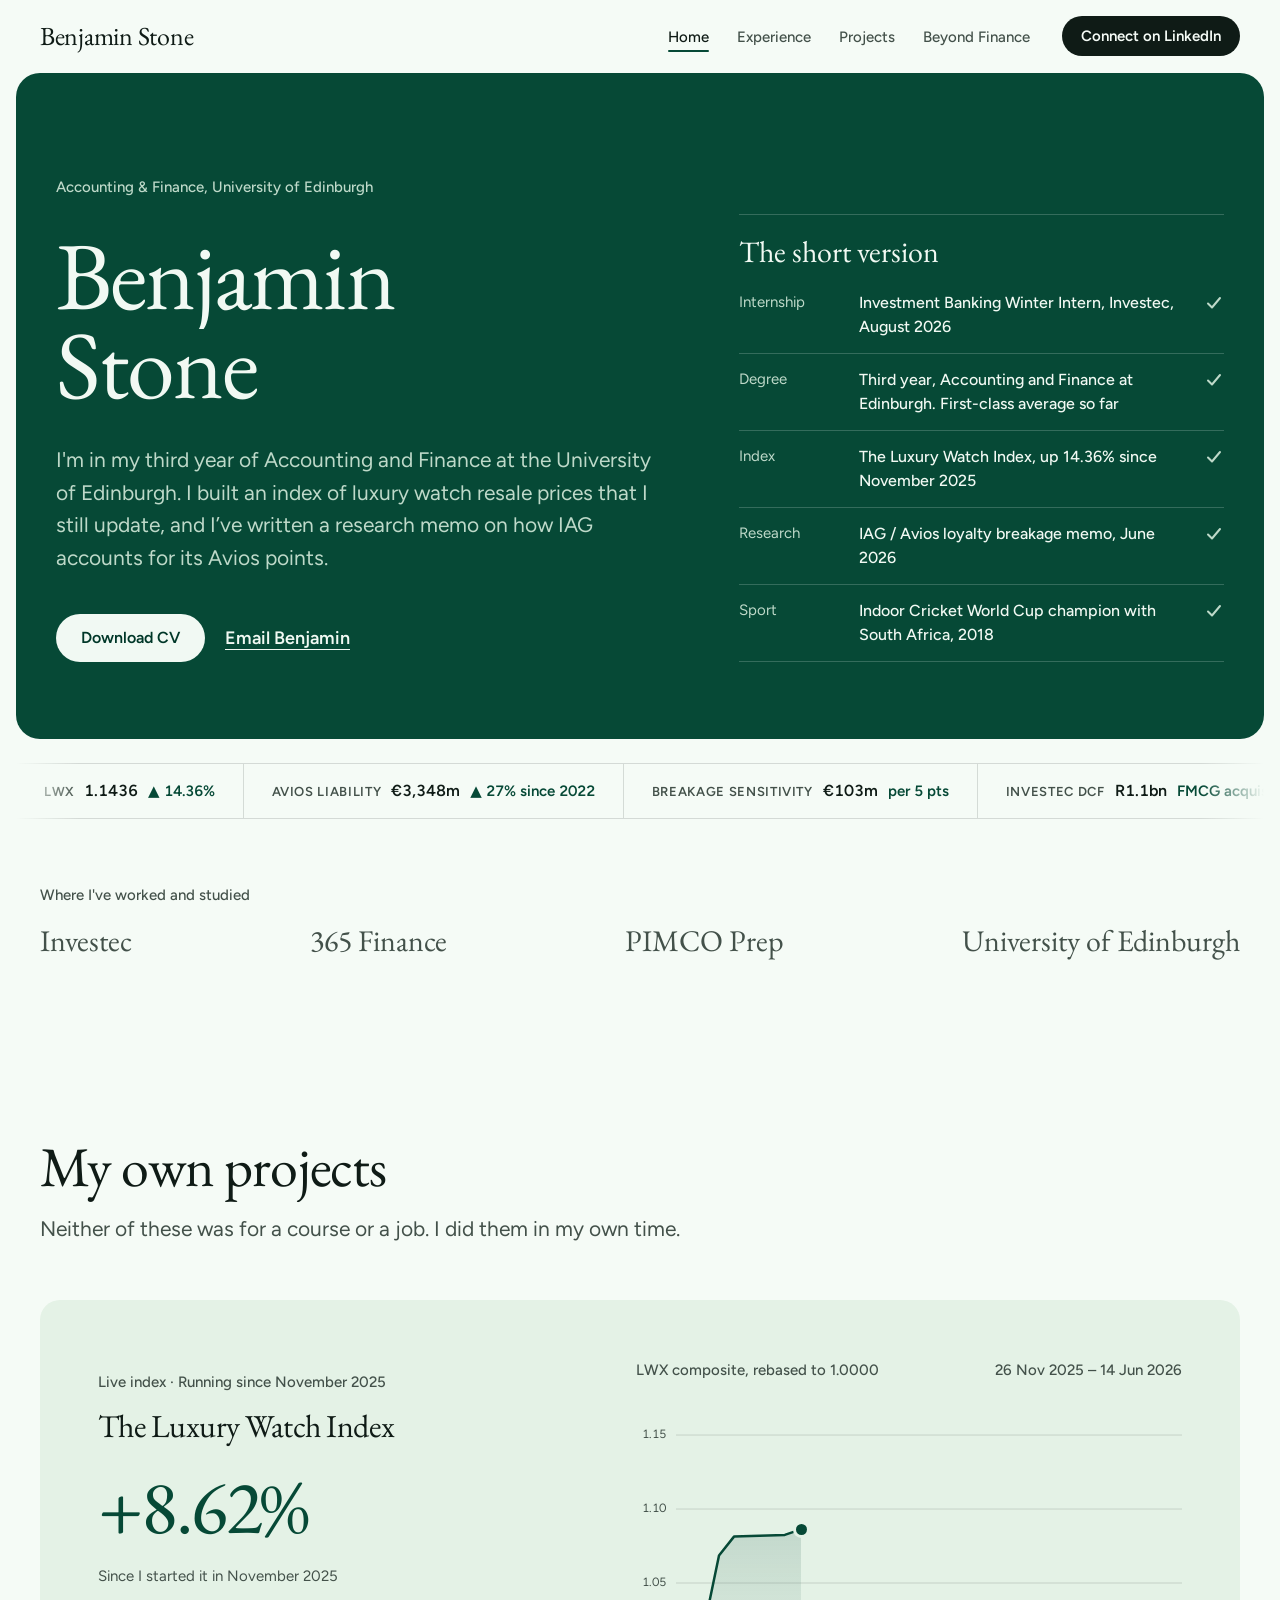
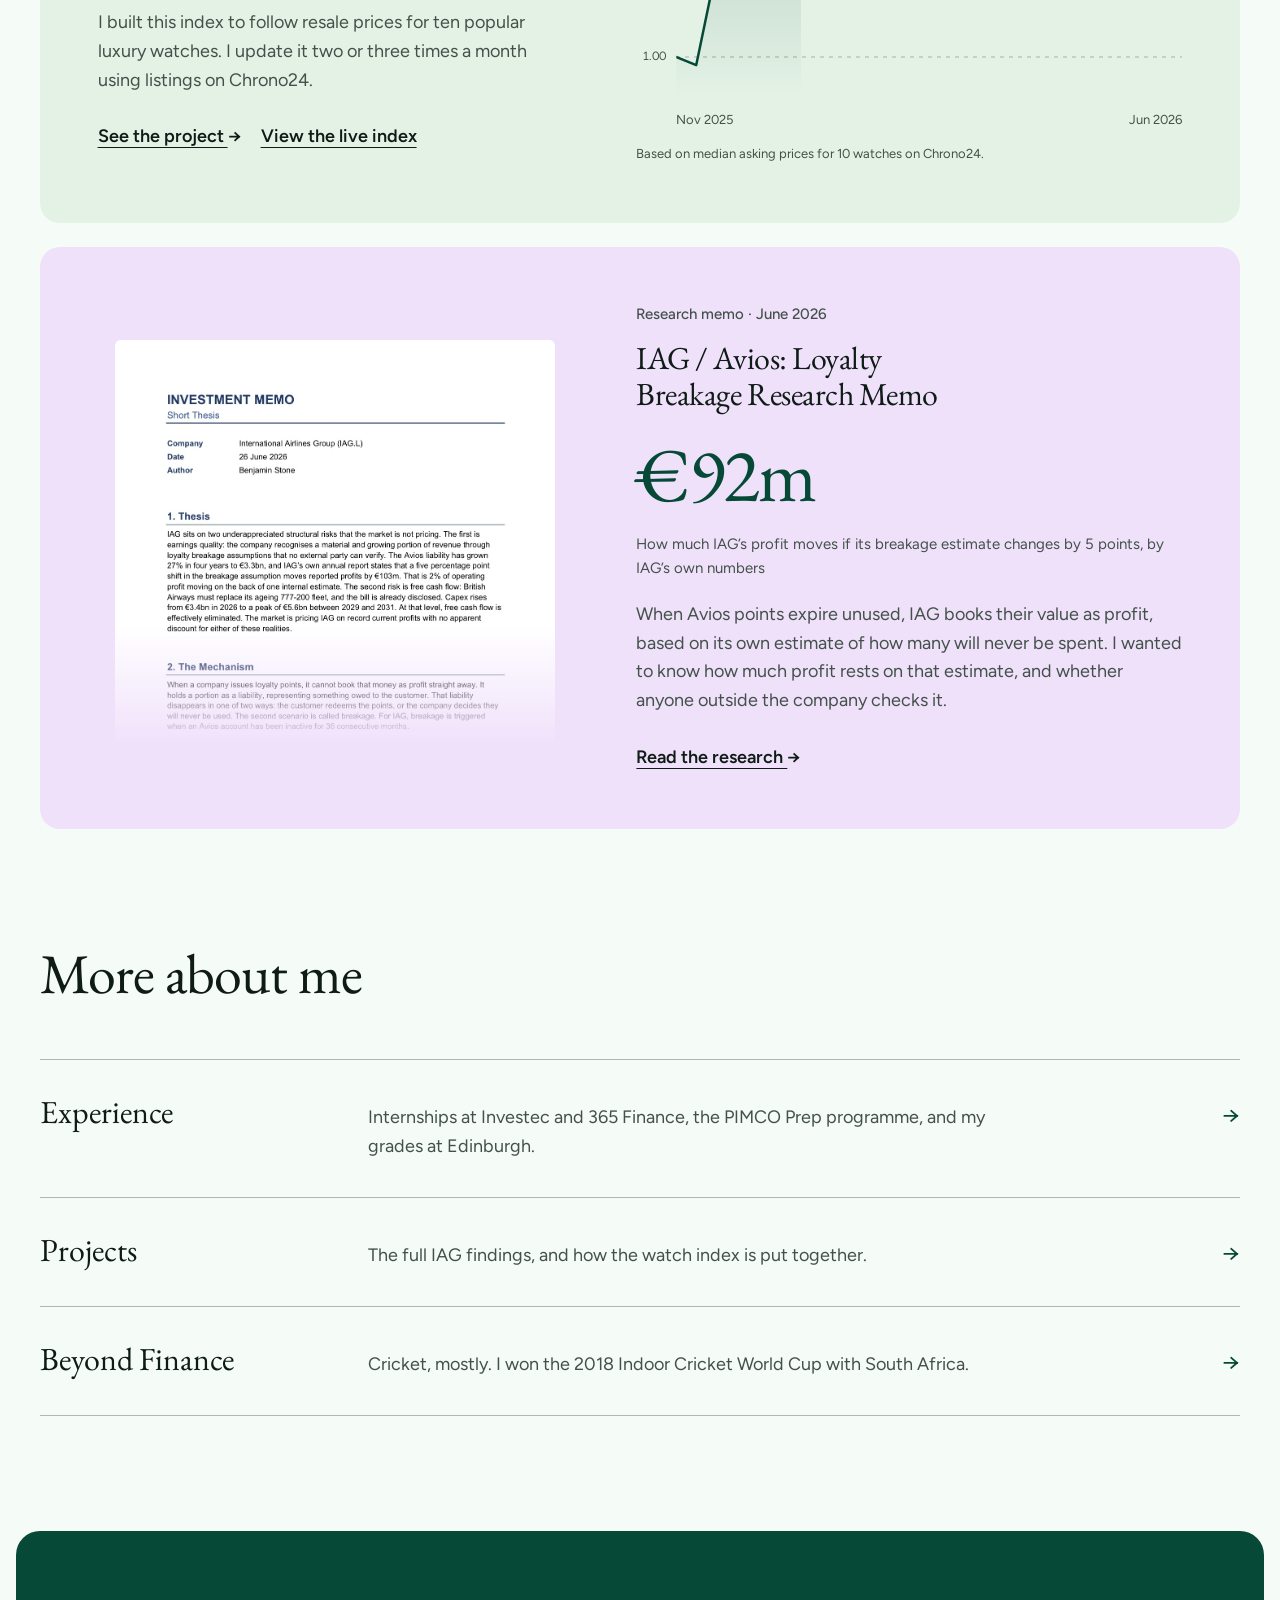
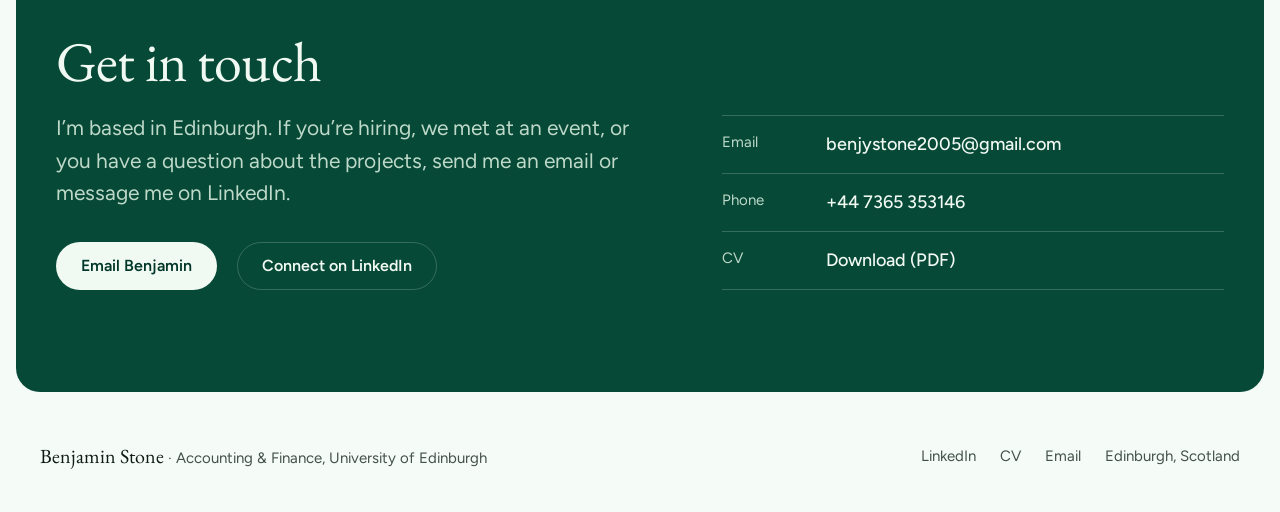
==== commit a287ce93: "Use clean URLs, Benjamin throughout, lowercase email - Add vercel.json with cleanUrls; internal link" ====
--- a/index.html
+++ b/index.html
@@ -3,8 +3,8 @@
 <head>
   <meta charset="UTF-8" />
   <meta name="viewport" content="width=device-width, initial-scale=1.0" />
-  <title>Benjy Stone | Benjamin Stone, Accounting &amp; Finance, University of Edinburgh</title>
-  <meta name="description" content="Benjamin 'Benjy' Stone is a third-year Accounting and Finance student at the University of Edinburgh who built the Luxury Watch Index. Investment Banking Winter Intern at Investec, August 2026." />
+  <title>Benjamin Stone | Accounting &amp; Finance, University of Edinburgh</title>
+  <meta name="description" content="Benjamin Stone is a third-year Accounting and Finance student at the University of Edinburgh who built the Luxury Watch Index. Investment Banking Winter Intern at Investec, August 2026." />
   <meta name="theme-color" content="#0f4d43" />
   <link rel="preconnect" href="https://fonts.googleapis.com" />
   <link rel="preconnect" href="https://fonts.gstatic.com" crossorigin />
@@ -17,14 +17,14 @@
 
   <nav class="site-nav" aria-label="Main">
     <div class="wrap site-nav__inner">
-      <a class="site-nav__wordmark" href="index.html">Benjy Stone</a>
+      <a class="site-nav__wordmark" href="/">Benjamin Stone</a>
       <button class="nav-toggle" aria-expanded="false" aria-controls="nav-menu">Menu</button>
       <div class="site-nav__right" id="nav-menu">
         <ul class="site-nav__links">
-          <li><a href="index.html" aria-current="page">Home</a></li>
-          <li><a href="experience.html">Experience</a></li>
-          <li><a href="projects.html">Projects</a></li>
-          <li><a href="beyond-finance.html">Beyond Finance</a></li>
+          <li><a href="/" aria-current="page">Home</a></li>
+          <li><a href="/experience">Experience</a></li>
+          <li><a href="/projects">Projects</a></li>
+          <li><a href="/beyond-finance">Beyond Finance</a></li>
         </ul>
         <a class="btn btn--ink btn--sm" href="https://www.linkedin.com/in/benjamin-stone-58511b363" target="_blank" rel="noopener">Connect on LinkedIn</a>
       </div>
@@ -49,7 +49,7 @@
           </p>
           <div class="actions">
             <a class="btn btn--light" href="assets/Benjamin_Stone_CV.pdf" download>Download CV</a>
-            <a class="link" href="mailto:Benjystone2005@gmail.com">Email Benjy</a>
+            <a class="link" href="mailto:benjystone2005@gmail.com">Email Benjamin</a>
           </div>
         </div>
 
@@ -146,7 +146,7 @@
               </div>
               <p class="prose prose--muted">I built this index to follow resale prices for ten popular luxury watches. I update it two or three times a month using listings on Chrono24.</p>
               <div class="actions">
-                <a class="link" href="projects.html#lwx">See the project <span class="arrow" aria-hidden="true">&rarr;</span></a>
+                <a class="link" href="/projects#lwx">See the project <span class="arrow" aria-hidden="true">&rarr;</span></a>
                 <a class="link" href="https://benjystone2005.github.io/The-Luxury-Watch-Index/luxury-watch-index.html" target="_blank" rel="noopener">View the live index</a>
               </div>
             </div>
@@ -174,7 +174,7 @@
               </div>
               <p class="prose prose--muted">When Avios points expire unused, IAG books their value as profit, based on its own estimate of how many will never be spent. I wanted to know how much profit rests on that estimate, and whether anyone outside the company checks it.</p>
               <div class="actions">
-                <a class="link" href="projects.html#iag">Read the research <span class="arrow" aria-hidden="true">&rarr;</span></a>
+                <a class="link" href="/projects#iag">Read the research <span class="arrow" aria-hidden="true">&rarr;</span></a>
               </div>
             </div>
             <a class="paper paper--link feature__media" data-parallax href="assets/IAG_Short_Thesis_Memo.pdf" target="_blank" rel="noopener" aria-label="Open the IAG memo (PDF)">
@@ -193,21 +193,21 @@
         </div>
         <ul class="index-list" data-reveal>
           <li>
-            <a href="experience.html" style="--i:0">
+            <a href="/experience" style="--i:0">
               <span class="index-list__name">Experience</span>
               <span class="index-list__desc">Internships at Investec and 365 Finance, the PIMCO Prep programme, and my grades at Edinburgh.</span>
               <span class="arrow" aria-hidden="true">&rarr;</span>
             </a>
           </li>
           <li>
-            <a href="projects.html" style="--i:1">
+            <a href="/projects" style="--i:1">
               <span class="index-list__name">Projects</span>
               <span class="index-list__desc">The full IAG findings, and how the watch index is put together.</span>
               <span class="arrow" aria-hidden="true">&rarr;</span>
             </a>
           </li>
           <li>
-            <a href="beyond-finance.html" style="--i:2">
+            <a href="/beyond-finance" style="--i:2">
               <span class="index-list__name">Beyond Finance</span>
               <span class="index-list__desc">Cricket, mostly. I won the 2018 Indoor Cricket World Cup with South Africa.</span>
               <span class="arrow" aria-hidden="true">&rarr;</span>
@@ -227,12 +227,12 @@
             have a question about the projects, send me an email or message me on LinkedIn.
           </p>
           <div class="actions">
-            <a class="btn btn--light" href="mailto:Benjystone2005@gmail.com">Email Benjy</a>
+            <a class="btn btn--light" href="mailto:benjystone2005@gmail.com">Email Benjamin</a>
             <a class="btn btn--ghost-light" href="https://www.linkedin.com/in/benjamin-stone-58511b363" target="_blank" rel="noopener">Connect on LinkedIn</a>
           </div>
         </div>
         <dl class="contact__details">
-          <div><dt>Email</dt><dd><a href="mailto:Benjystone2005@gmail.com">Benjystone2005@gmail.com</a></dd></div>
+          <div><dt>Email</dt><dd><a href="mailto:benjystone2005@gmail.com">benjystone2005@gmail.com</a></dd></div>
           <div><dt>Phone</dt><dd><a href="tel:+447365353146">+44 7365 353146</a></dd></div>
           <div><dt>CV</dt><dd><a href="assets/Benjamin_Stone_CV.pdf" download>Download (PDF)</a></dd></div>
         </dl>
@@ -247,7 +247,7 @@
       <ul class="site-footer__links">
         <li><a href="https://www.linkedin.com/in/benjamin-stone-58511b363" target="_blank" rel="noopener">LinkedIn</a></li>
         <li><a href="assets/Benjamin_Stone_CV.pdf" download>CV</a></li>
-        <li><a href="mailto:Benjystone2005@gmail.com">Email</a></li>
+        <li><a href="mailto:benjystone2005@gmail.com">Email</a></li>
         <li>Edinburgh, Scotland</li>
       </ul>
     </div>
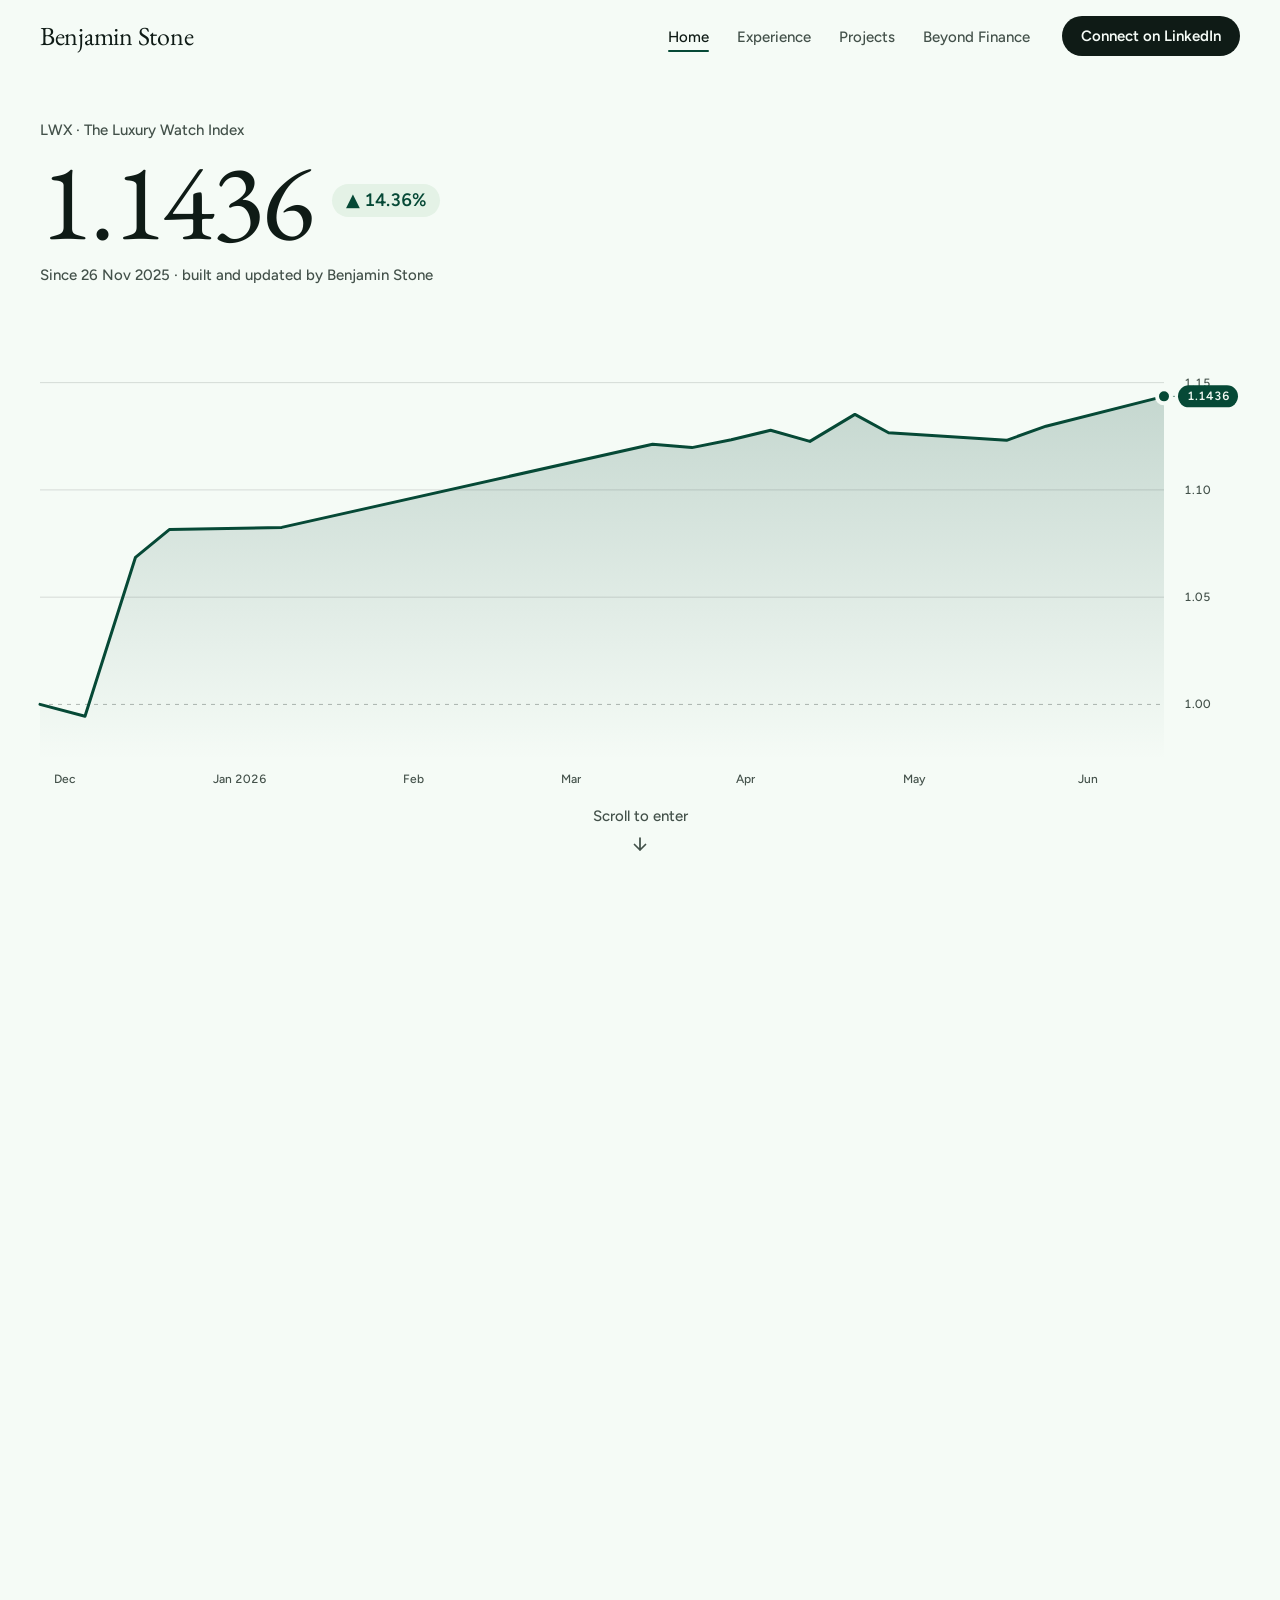
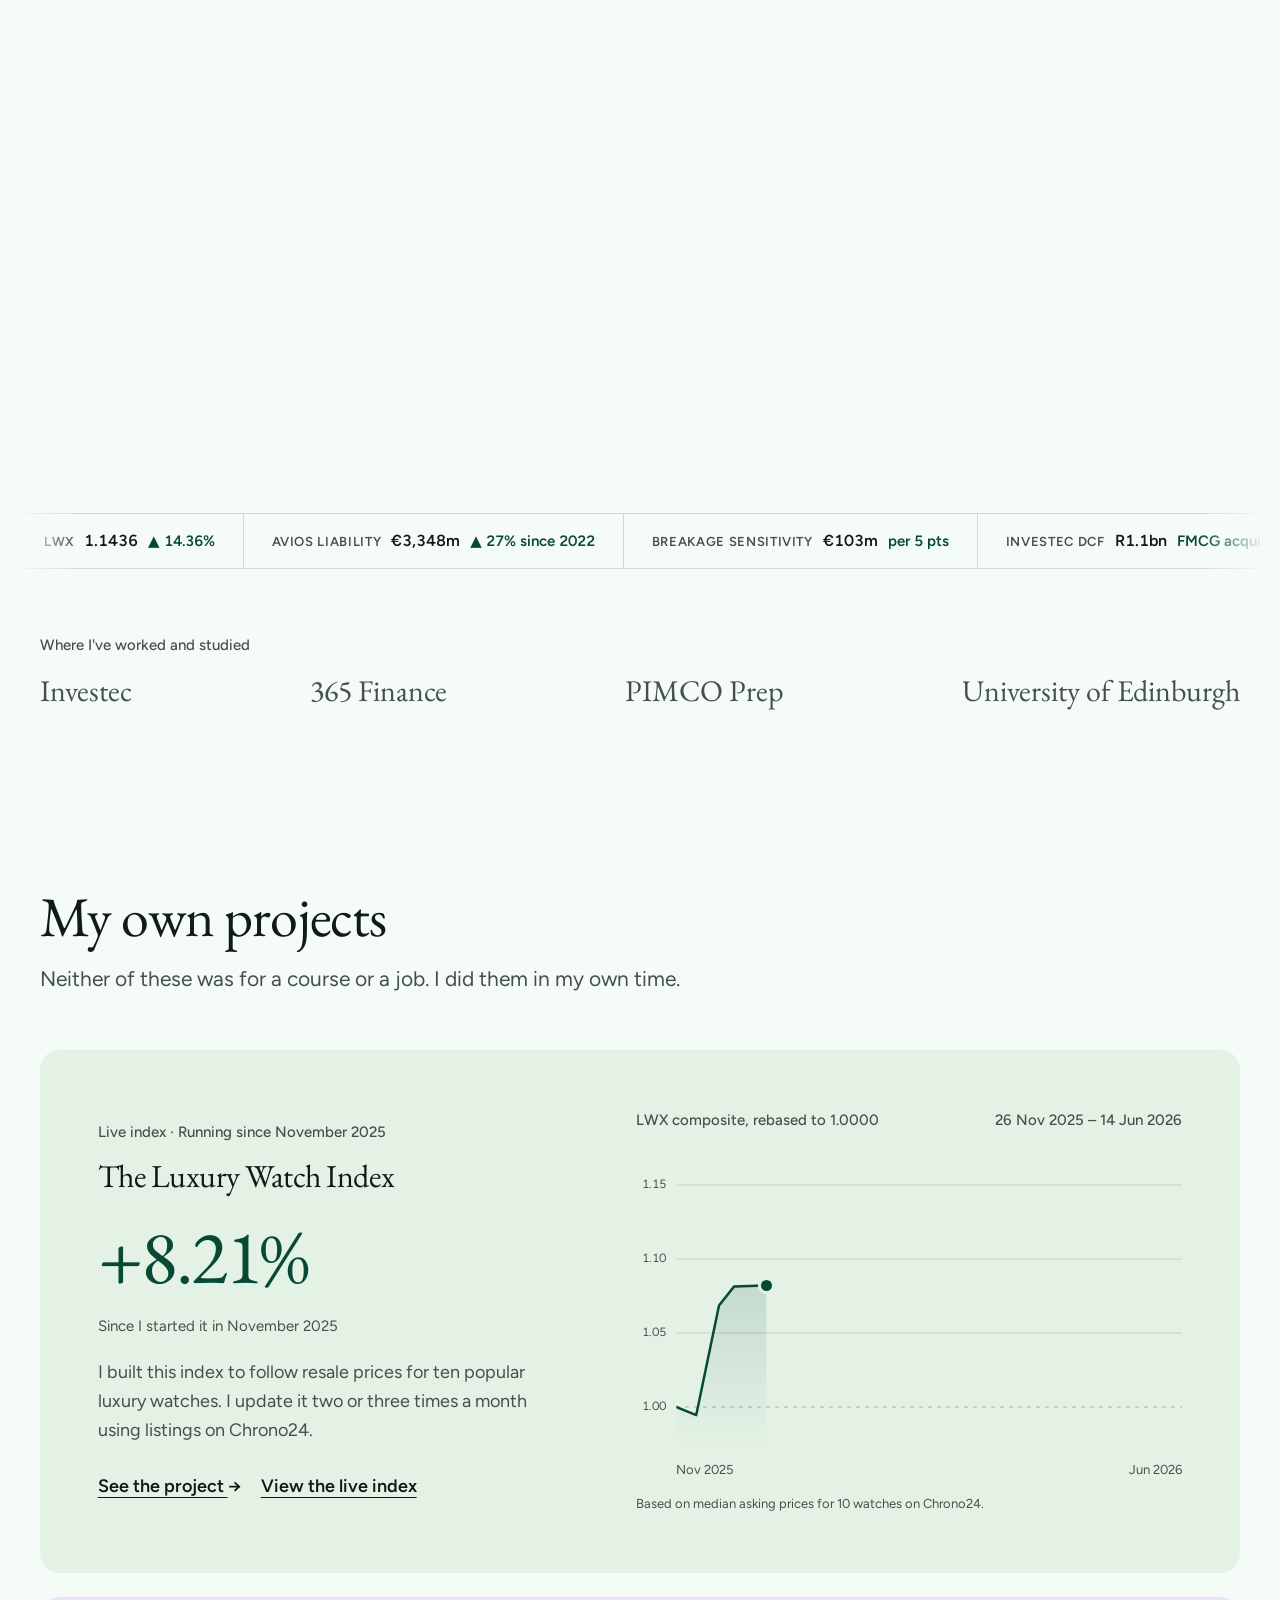
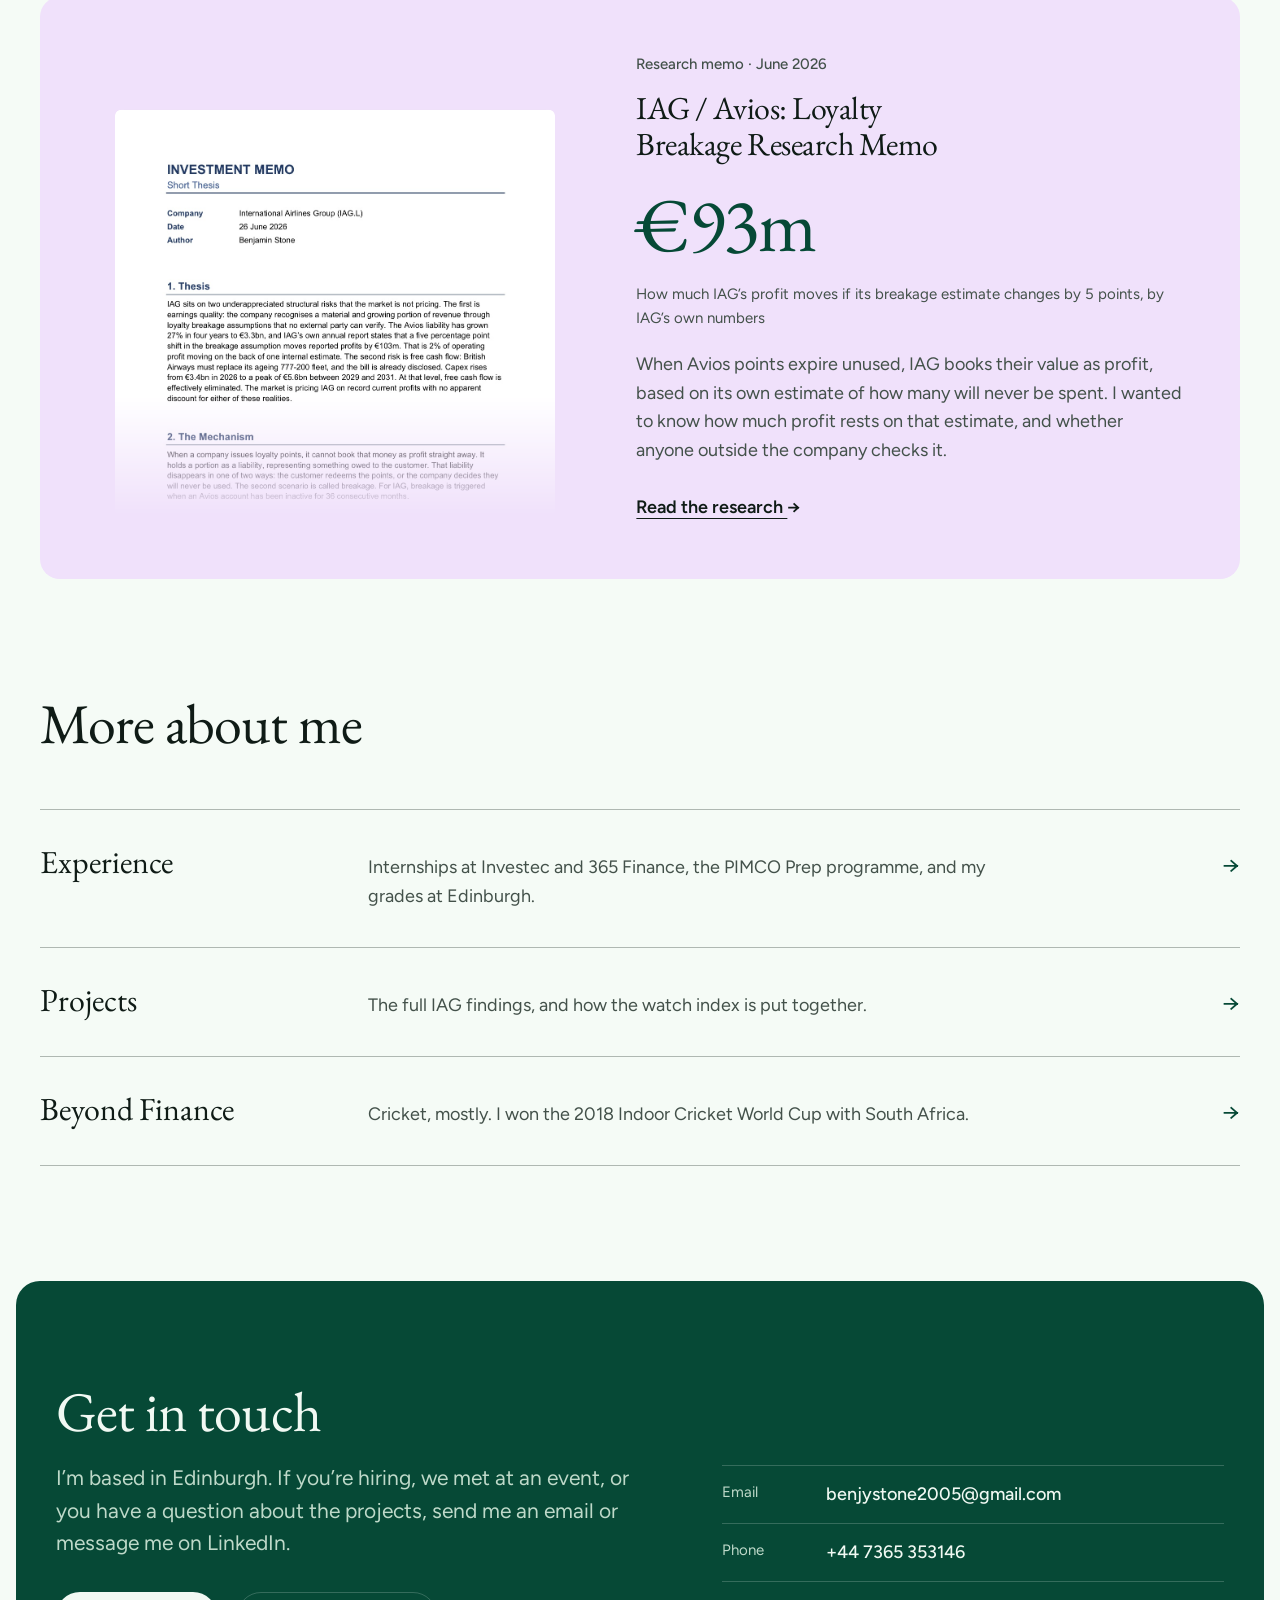
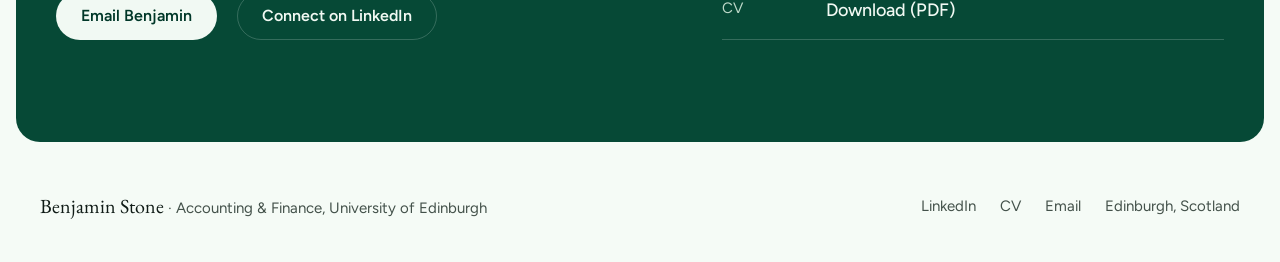
==== commit 673be0e6: "Add scroll-driven LWX chart intro that zooms into the hero On arrival, the home page opens on an LWX" ====
--- a/index.html
+++ b/index.html
@@ -10,6 +10,23 @@
   <link rel="preconnect" href="https://fonts.gstatic.com" crossorigin />
   <link href="https://fonts.googleapis.com/css2?family=EB+Garamond:wght@400..600&family=Figtree:wght@400..700&display=swap" rel="stylesheet" />
   <link rel="stylesheet" href="css/style.css" />
+  <script>
+    /* Arm the chart intro before first paint: only when arriving from outside
+       the site (not clicking Home from another page), with no anchor, and
+       motion allowed. Without it the page renders exactly as before. */
+    (function () {
+      try {
+        var nav = performance.getEntriesByType('navigation')[0];
+        var fromSite = document.referrer &&
+          new URL(document.referrer).origin === location.origin &&
+          (!nav || nav.type === 'navigate');
+        if (!fromSite && !location.hash &&
+            !matchMedia('(prefers-reduced-motion: reduce)').matches) {
+          document.documentElement.classList.add('intro-on');
+        }
+      } catch (e) {}
+    })();
+  </script>
 </head>
 <body>
 
@@ -33,58 +50,82 @@
 
   <main id="main">
 
-    <!-- HERO -->
-    <header class="hero on-brand" data-hero>
-      <div class="wrap hero__inner">
-        <div>
-          <p class="hero__tagline">Accounting &amp; Finance, University of Edinburgh</p>
-          <h1 class="hero__title">
-            <span class="row"><span>Benjamin</span></span>
-            <span class="row"><span>Stone</span></span>
-          </h1>
-          <p class="hero__lede">
-            I'm in my third year of Accounting and Finance at the University of Edinburgh.
-            I built an index of luxury watch resale prices that I still update, and
-            I&rsquo;ve written a research memo on how IAG accounts for its Avios points.
-          </p>
-          <div class="actions">
-            <a class="btn btn--light" href="assets/Benjamin_Stone_CV.pdf" download>Download CV</a>
-            <a class="link" href="mailto:benjystone2005@gmail.com">Email Benjamin</a>
+    <!-- INTRO: the LWX quote draws itself, then scrolling zooms into its last
+         dot, which opens onto the hero. Built by js/main.js from the chart's
+         data-series; inert unless <html> has .intro-on. -->
+    <div class="intro" data-intro>
+      <div class="intro__pin">
+        <div class="intro__stage">
+          <div class="intro__quote wrap" aria-hidden="true">
+            <p class="intro__kicker">LWX &middot; The Luxury Watch Index</p>
+            <p class="intro__price">
+              <span class="intro__value" data-intro-value>1.1436</span>
+              <span class="intro__chg" data-intro-chg>&#9650; 14.36%</span>
+            </p>
+            <p class="intro__sub">Since 26 Nov 2025 &middot; built and updated by Benjamin Stone</p>
           </div>
-        </div>
-
-        <aside class="glance" aria-label="At a glance">
-          <p class="glance__title">The short version</p>
-          <dl class="glance__list">
-            <div class="glance__row">
-              <dt>Internship</dt>
-              <dd>Investment Banking Winter Intern, Investec, August 2026</dd>
-              <svg class="tick" viewBox="0 0 20 20" aria-hidden="true"><path d="M4 10.5l4 4L16 5"/></svg>
+          <div class="intro__plot wrap" data-intro-plot></div>
+          <button class="intro__cue" type="button" data-intro-enter>
+            <span>Scroll to enter</span>
+            <svg viewBox="0 0 20 20" aria-hidden="true"><path d="M10 4v12M4.5 10.5 10 16l5.5-5.5"/></svg>
+          </button>
+        </div>
+
+        <!-- HERO -->
+        <header class="hero on-brand" data-hero>
+          <div class="wrap hero__inner">
+            <div>
+              <p class="hero__tagline">Accounting &amp; Finance, University of Edinburgh</p>
+              <h1 class="hero__title">
+                <span class="row"><span>Benjamin</span></span>
+                <span class="row"><span>Stone</span></span>
+              </h1>
+              <p class="hero__lede">
+                I'm in my third year of Accounting and Finance at the University of Edinburgh.
+                I built an index of luxury watch resale prices that I still update, and
+                I&rsquo;ve written a research memo on how IAG accounts for its Avios points.
+              </p>
+              <div class="actions">
+                <a class="btn btn--light" href="assets/Benjamin_Stone_CV.pdf" download>Download CV</a>
+                <a class="link" href="mailto:benjystone2005@gmail.com">Email Benjamin</a>
+              </div>
             </div>
-            <div class="glance__row">
-              <dt>Degree</dt>
-              <dd>Third year, Accounting and Finance at Edinburgh. First-class average so far</dd>
-              <svg class="tick" viewBox="0 0 20 20" aria-hidden="true"><path d="M4 10.5l4 4L16 5"/></svg>
-            </div>
-            <div class="glance__row">
-              <dt>Index</dt>
-              <dd>The Luxury Watch Index, up 14.36% since November 2025</dd>
-              <svg class="tick" viewBox="0 0 20 20" aria-hidden="true"><path d="M4 10.5l4 4L16 5"/></svg>
-            </div>
-            <div class="glance__row">
-              <dt>Research</dt>
-              <dd>IAG / Avios loyalty breakage memo, June 2026</dd>
-              <svg class="tick" viewBox="0 0 20 20" aria-hidden="true"><path d="M4 10.5l4 4L16 5"/></svg>
-            </div>
-            <div class="glance__row">
-              <dt>Sport</dt>
-              <dd>Indoor Cricket World Cup champion with South Africa, 2018</dd>
-              <svg class="tick" viewBox="0 0 20 20" aria-hidden="true"><path d="M4 10.5l4 4L16 5"/></svg>
-            </div>
-          </dl>
-        </aside>
-      </div>
-    </header>
+
+            <aside class="glance" aria-label="At a glance">
+              <p class="glance__title">The short version</p>
+              <dl class="glance__list">
+                <div class="glance__row">
+                  <dt>Internship</dt>
+                  <dd>Investment Banking Winter Intern, Investec, August 2026</dd>
+                  <svg class="tick" viewBox="0 0 20 20" aria-hidden="true"><path d="M4 10.5l4 4L16 5"/></svg>
+                </div>
+                <div class="glance__row">
+                  <dt>Degree</dt>
+                  <dd>Third year, Accounting and Finance at Edinburgh. First-class average so far</dd>
+                  <svg class="tick" viewBox="0 0 20 20" aria-hidden="true"><path d="M4 10.5l4 4L16 5"/></svg>
+                </div>
+                <div class="glance__row">
+                  <dt>Index</dt>
+                  <dd>The Luxury Watch Index, up 14.36% since November 2025</dd>
+                  <svg class="tick" viewBox="0 0 20 20" aria-hidden="true"><path d="M4 10.5l4 4L16 5"/></svg>
+                </div>
+                <div class="glance__row">
+                  <dt>Research</dt>
+                  <dd>IAG / Avios loyalty breakage memo, June 2026</dd>
+                  <svg class="tick" viewBox="0 0 20 20" aria-hidden="true"><path d="M4 10.5l4 4L16 5"/></svg>
+                </div>
+                <div class="glance__row">
+                  <dt>Sport</dt>
+                  <dd>Indoor Cricket World Cup champion with South Africa, 2018</dd>
+                  <svg class="tick" viewBox="0 0 20 20" aria-hidden="true"><path d="M4 10.5l4 4L16 5"/></svg>
+                </div>
+              </dl>
+            </aside>
+          </div>
+        </header>
+      </div>
+      <div class="intro__runway"></div>
+    </div>
 
     <!-- FIGURES TAPE -->
     <div class="tape" role="region" aria-label="Figures from my work" tabindex="0">
--- a/css/style.css
+++ b/css/style.css
@@ -454,6 +454,238 @@
   line-height: 1.5;
 }
 
+/* ================= chart intro (home) =================
+   Inert unless <html> has .intro-on (armed in the <head> of index.html).
+   The pin holds the stage and the hero still while the runway scrolls by;
+   js/main.js scrubs the camera, the dot and the hero's clip-path from it. */
+
+.intro__stage,
+.intro__runway {
+  display: none;
+}
+
+.intro-on .intro__pin {
+  position: sticky;
+  top: var(--nav-h, 73px);
+  z-index: 1;
+}
+
+.intro-on .intro__runway {
+  display: block;
+  height: 150vh;
+  height: 150svh;
+}
+
+.intro-on .intro__stage {
+  position: absolute;
+  top: 0;
+  left: 0;
+  right: 0;
+  display: grid;
+  grid-template-rows: auto minmax(0, 1fr) auto;
+  height: calc(100vh - var(--nav-h, 73px));
+  height: calc(100svh - var(--nav-h, 73px));
+  overflow: clip;
+  background: var(--bg);
+}
+
+/* the hero sits over the stage and is shown only through the dot */
+.intro-on .hero {
+  position: relative;
+  clip-path: circle(0px at 50% 50%);
+}
+
+/* failsafe: if the script never takes over, open the hero anyway */
+.intro-on:not(.intro-ready) .hero {
+  animation: intro-failsafe 0s 2.5s forwards;
+}
+
+@keyframes intro-failsafe {
+  to { clip-path: none; }
+}
+
+.intro__svg {
+  position: absolute;
+  inset: 0;
+  width: 100%;
+  height: 100%;
+  overflow: visible;
+  pointer-events: none;
+}
+
+.intro__quote,
+.intro__cue {
+  position: relative;
+}
+
+.intro__quote {
+  padding-top: clamp(24px, 5vh, 56px);
+  opacity: var(--fade, 1);
+  translate: 0 calc((1 - var(--fade, 1)) * -24px);
+}
+
+.intro__kicker,
+.intro__sub {
+  color: var(--ink-2);
+  font-size: var(--text-sm);
+  font-weight: 500;
+}
+
+.intro__price {
+  display: flex;
+  flex-wrap: wrap;
+  align-items: center;
+  gap: 8px 20px;
+  margin-top: 4px;
+}
+
+.intro__value {
+  font-family: var(--font-display);
+  font-size: clamp(3.5rem, 2rem + 6vw, 7rem);
+  line-height: 1;
+  letter-spacing: -0.02em;
+  font-variant-numeric: lining-nums tabular-nums;
+}
+
+.intro__chg {
+  padding: 6px 14px;
+  border-radius: var(--radius-full);
+  background: var(--surface);
+  color: var(--brand);
+  font-size: var(--text-base);
+  font-weight: 600;
+  line-height: 1.2;
+  font-variant-numeric: tabular-nums;
+  white-space: nowrap;
+}
+
+.intro__sub {
+  margin-top: 8px;
+}
+
+.intro__plot {
+  min-height: 0;
+  margin-top: clamp(12px, 3vh, 32px);
+}
+
+.intro__grid line {
+  stroke: var(--line);
+  stroke-width: 1;
+  vector-effect: non-scaling-stroke;
+}
+.intro__grid .is-base {
+  stroke: var(--line-strong);
+  stroke-dasharray: 4 5;
+}
+
+.intro__area {
+  fill: url(#intro-fill);
+}
+
+.intro__line {
+  fill: none;
+  stroke: var(--brand);
+  stroke-width: 3;
+  stroke-linejoin: round;
+  stroke-linecap: round;
+  vector-effect: non-scaling-stroke;
+}
+
+.intro__axes {
+  opacity: var(--fade, 1);
+}
+
+.intro__axes text {
+  fill: var(--ink-2);
+  font: 500 12px var(--font-body);
+  font-variant-numeric: tabular-nums;
+}
+
+.intro__last {
+  stroke: var(--brand);
+  stroke-width: 1;
+  stroke-dasharray: 3 5;
+  opacity: 0.55;
+}
+
+.intro__tag rect {
+  fill: var(--brand);
+}
+.intro__axes .intro__tag text {
+  fill: var(--on-brand);
+  font-weight: 600;
+}
+
+.intro__dot {
+  fill: var(--brand);
+  stroke: var(--bg);
+  stroke-width: 4;
+}
+
+.intro__ping {
+  fill: none;
+  stroke: var(--brand);
+  stroke-width: 2;
+  opacity: 0;
+  transform-box: fill-box;
+  transform-origin: center;
+}
+
+.intro__frame {
+  display: none;
+  fill: var(--brand);
+}
+
+.intro__stage.is-landing {
+  background: transparent;
+}
+.intro__stage.is-landing .intro__frame {
+  display: block;
+}
+.intro__stage.is-landing svg > g,
+.intro__stage.is-landing .intro__dot,
+.intro__stage.is-landing .intro__ping {
+  visibility: hidden;
+}
+
+.intro__cue {
+  justify-self: center;
+  display: inline-flex;
+  flex-direction: column;
+  align-items: center;
+  gap: 10px;
+  margin-block: 8px clamp(16px, 4vh, 36px);
+  padding: 10px 18px;
+  border: 0;
+  border-radius: var(--radius-full);
+  background: none;
+  color: var(--ink-2);
+  font: 500 var(--text-sm) / 1 var(--font-body);
+  cursor: pointer;
+  transition:
+    color 0.2s var(--ease-out),
+    opacity 0.5s var(--ease-out);
+}
+.intro__cue:hover {
+  color: var(--ink);
+}
+.intro__cue svg {
+  width: 20px;
+  height: 20px;
+  fill: none;
+  stroke: currentColor;
+  stroke-width: 1.75;
+  stroke-linecap: round;
+  stroke-linejoin: round;
+}
+.intro__stage:not(.is-drawn) .intro__cue {
+  opacity: 0;
+}
+.intro__stage.is-moving .intro__cue {
+  opacity: 0;
+  pointer-events: none;
+}
+
 /* ================= track record strip ================= */
 
 .strip {
@@ -1412,7 +1644,21 @@
   }
   .hero__inner {
     transform: translateY(calc(var(--hero-p, 0) * 72px));
-    opacity: calc(1 - var(--hero-p, 0) * 0.55);
+    opacity: calc((1 - var(--hero-p, 0) * 0.55) * var(--intro-o, 1));
+  }
+
+  /* chart intro: the hero's entrance waits until the dot has opened */
+  .intro-on .hero__tagline {
+    animation: fade-up 0.8s var(--ease-out) both;
+  }
+  .intro-on .hero:not(.is-open) * {
+    animation-play-state: paused;
+  }
+  .intro__stage.is-drawn:not(.is-moving) .intro__ping {
+    animation: intro-ping 1.8s var(--ease-out) infinite;
+  }
+  .intro__stage.is-drawn .intro__cue svg {
+    animation: cue-bob 1.8s ease-in-out infinite;
   }
 
   /* figures tape: slow crawl, pauses when you point at it */
@@ -1500,6 +1746,16 @@
 @keyframes tick-draw {
   from { stroke-dashoffset: 20; }
   to { stroke-dashoffset: 0; }
+}
+
+@keyframes intro-ping {
+  from { opacity: 0.6; transform: scale(1); }
+  to { opacity: 0; transform: scale(3); }
+}
+
+@keyframes cue-bob {
+  0%, 100% { transform: translateY(0); }
+  50% { transform: translateY(5px); }
 }
 
 @keyframes tape {
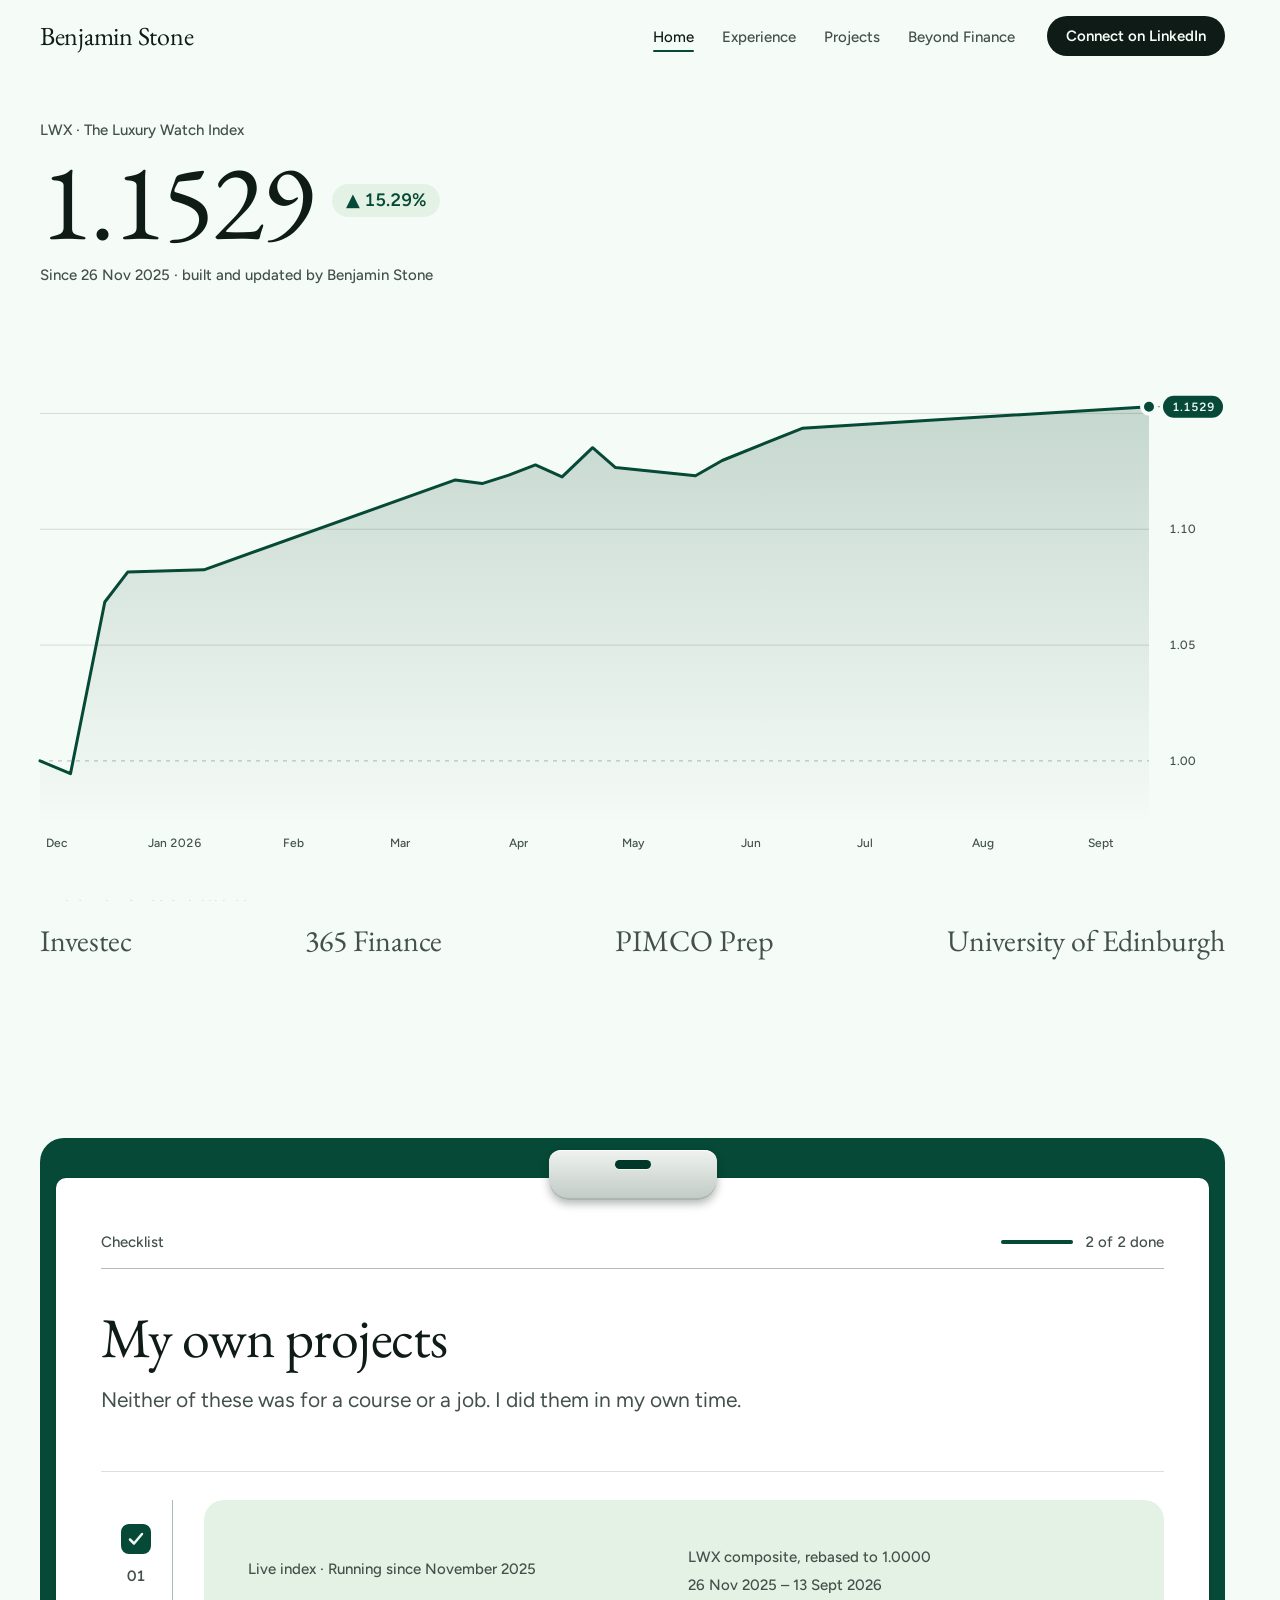
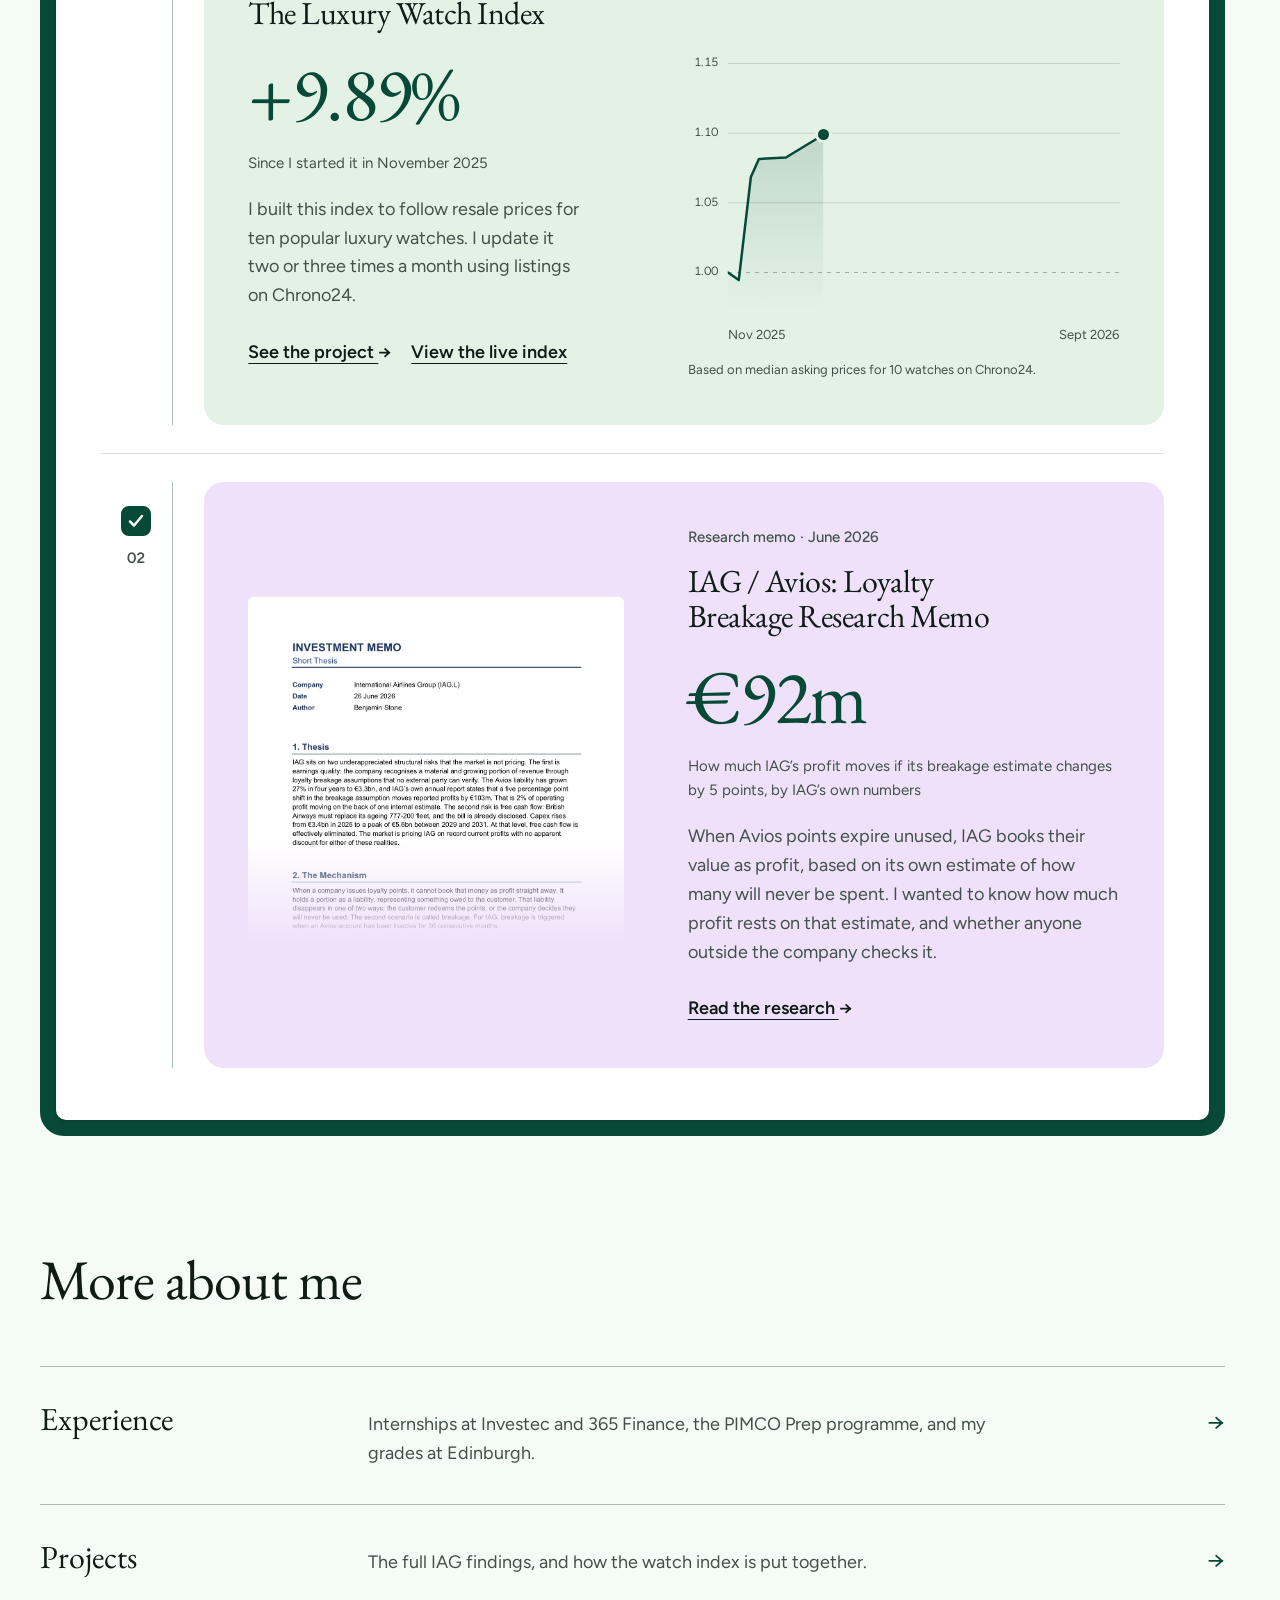
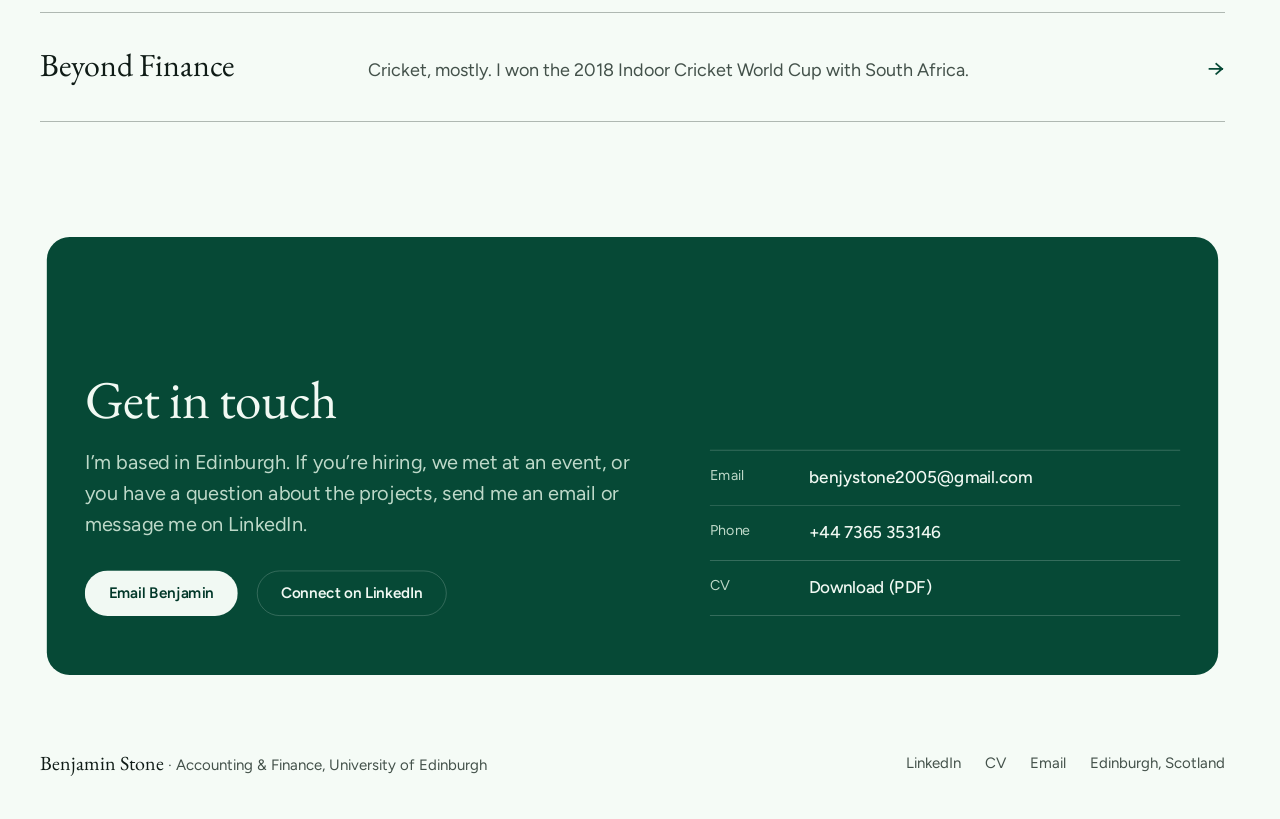
==== commit 457fb10f: "Pixel name, scroll motion across the site, LWX to 15.29% - Home hero: the name is redrawn in pixels " ====
--- a/index.html
+++ b/index.html
@@ -11,18 +11,25 @@
   <link href="https://fonts.googleapis.com/css2?family=EB+Garamond:wght@400..600&family=Figtree:wght@400..700&display=swap" rel="stylesheet" />
   <link rel="stylesheet" href="css/style.css" />
   <script>
-    /* Arm the chart intro before first paint: only when arriving from outside
-       the site (not clicking Home from another page), with no anchor, and
-       motion allowed. Without it the page renders exactly as before. */
+    /* Arm the chart intro before first paint: when arriving from outside the
+       site or reloading (not clicking Home from another page, not Back), with
+       no anchor, and motion allowed. Without it the page renders exactly as
+       before. The intro starts at the top, so a reload doesn't restore the
+       old scroll position while it plays. */
     (function () {
+      /* the hero name is drawn in pixels; hide its live text from the first
+         paint so it doesn't flash before the canvas takes over */
+      document.documentElement.classList.add('pixel-on');
       try {
         var nav = performance.getEntriesByType('navigation')[0];
+        var type = nav ? nav.type : 'navigate';
         var fromSite = document.referrer &&
-          new URL(document.referrer).origin === location.origin &&
-          (!nav || nav.type === 'navigate');
-        if (!fromSite && !location.hash &&
+          new URL(document.referrer).origin === location.origin;
+        var arrived = type === 'reload' || (type === 'navigate' && !fromSite);
+        if (arrived && !location.hash &&
             !matchMedia('(prefers-reduced-motion: reduce)').matches) {
           document.documentElement.classList.add('intro-on');
+          if ('scrollRestoration' in history) history.scrollRestoration = 'manual';
         }
       } catch (e) {}
     })();
@@ -50,88 +57,84 @@
 
   <main id="main">
 
-    <!-- INTRO: the LWX quote draws itself, then scrolling zooms into its last
-         dot, which opens onto the hero. Built by js/main.js from the chart's
-         data-series; inert unless <html> has .intro-on. -->
+    <!-- INTRO: on arrival the LWX quote draws itself, then the camera flies
+         into its last print and that dot opens onto the hero. Plays on its
+         own; scrolling, a key or a tap hurries it along. Built by js/main.js
+         from the chart's data-series; inert unless <html> has .intro-on. -->
     <div class="intro" data-intro>
-      <div class="intro__pin">
-        <div class="intro__stage">
-          <div class="intro__quote wrap" aria-hidden="true">
-            <p class="intro__kicker">LWX &middot; The Luxury Watch Index</p>
-            <p class="intro__price">
-              <span class="intro__value" data-intro-value>1.1436</span>
-              <span class="intro__chg" data-intro-chg>&#9650; 14.36%</span>
+      <div class="intro__stage">
+        <div class="intro__quote wrap" aria-hidden="true">
+          <p class="intro__kicker">LWX &middot; The Luxury Watch Index</p>
+          <p class="intro__price">
+            <span class="intro__value" data-intro-value>1.1529</span>
+            <span class="intro__chg" data-intro-chg>&#9650; 15.29%</span>
+          </p>
+          <p class="intro__sub">Since 26 Nov 2025 &middot; built and updated by Benjamin Stone</p>
+        </div>
+        <div class="intro__plot wrap" data-intro-plot></div>
+      </div>
+
+      <!-- HERO -->
+      <header class="hero on-brand" data-hero>
+        <div class="wrap hero__inner">
+          <div>
+            <p class="hero__tagline">Accounting &amp; Finance, University of Edinburgh</p>
+            <!-- the name is redrawn in pixels by js/main.js; this text stays
+                 for screen readers, search and copying -->
+            <h1 class="hero__title" data-pixel-name>
+              <span class="row"><span>Benjamin</span></span>
+              <span class="row"><span>Stone</span></span>
+            </h1>
+            <p class="hero__lede">
+              I'm in my third year of Accounting and Finance at the University of Edinburgh.
+              I built an index of luxury watch resale prices that I still update, and
+              I&rsquo;ve written a research memo on how IAG accounts for its Avios points.
             </p>
-            <p class="intro__sub">Since 26 Nov 2025 &middot; built and updated by Benjamin Stone</p>
+            <div class="actions">
+              <a class="btn btn--light" href="assets/Benjamin_Stone_CV.pdf" download>Download CV</a>
+              <a class="link" href="mailto:benjystone2005@gmail.com">Email Benjamin</a>
+            </div>
           </div>
-          <div class="intro__plot wrap" data-intro-plot></div>
-          <button class="intro__cue" type="button" data-intro-enter>
-            <span>Scroll to enter</span>
-            <svg viewBox="0 0 20 20" aria-hidden="true"><path d="M10 4v12M4.5 10.5 10 16l5.5-5.5"/></svg>
-          </button>
-        </div>
-
-        <!-- HERO -->
-        <header class="hero on-brand" data-hero>
-          <div class="wrap hero__inner">
-            <div>
-              <p class="hero__tagline">Accounting &amp; Finance, University of Edinburgh</p>
-              <h1 class="hero__title">
-                <span class="row"><span>Benjamin</span></span>
-                <span class="row"><span>Stone</span></span>
-              </h1>
-              <p class="hero__lede">
-                I'm in my third year of Accounting and Finance at the University of Edinburgh.
-                I built an index of luxury watch resale prices that I still update, and
-                I&rsquo;ve written a research memo on how IAG accounts for its Avios points.
-              </p>
-              <div class="actions">
-                <a class="btn btn--light" href="assets/Benjamin_Stone_CV.pdf" download>Download CV</a>
-                <a class="link" href="mailto:benjystone2005@gmail.com">Email Benjamin</a>
-              </div>
-            </div>
-
-            <aside class="glance" aria-label="At a glance">
-              <p class="glance__title">The short version</p>
-              <dl class="glance__list">
-                <div class="glance__row">
-                  <dt>Internship</dt>
-                  <dd>Investment Banking Winter Intern, Investec, August 2026</dd>
-                  <svg class="tick" viewBox="0 0 20 20" aria-hidden="true"><path d="M4 10.5l4 4L16 5"/></svg>
-                </div>
-                <div class="glance__row">
-                  <dt>Degree</dt>
-                  <dd>Third year, Accounting and Finance at Edinburgh. First-class average so far</dd>
-                  <svg class="tick" viewBox="0 0 20 20" aria-hidden="true"><path d="M4 10.5l4 4L16 5"/></svg>
-                </div>
-                <div class="glance__row">
-                  <dt>Index</dt>
-                  <dd>The Luxury Watch Index, up 14.36% since November 2025</dd>
-                  <svg class="tick" viewBox="0 0 20 20" aria-hidden="true"><path d="M4 10.5l4 4L16 5"/></svg>
-                </div>
-                <div class="glance__row">
-                  <dt>Research</dt>
-                  <dd>IAG / Avios loyalty breakage memo, June 2026</dd>
-                  <svg class="tick" viewBox="0 0 20 20" aria-hidden="true"><path d="M4 10.5l4 4L16 5"/></svg>
-                </div>
-                <div class="glance__row">
-                  <dt>Sport</dt>
-                  <dd>Indoor Cricket World Cup champion with South Africa, 2018</dd>
-                  <svg class="tick" viewBox="0 0 20 20" aria-hidden="true"><path d="M4 10.5l4 4L16 5"/></svg>
-                </div>
-              </dl>
-            </aside>
-          </div>
-        </header>
-      </div>
-      <div class="intro__runway"></div>
+
+          <aside class="glance" aria-label="At a glance">
+            <p class="glance__title">The short version</p>
+            <dl class="glance__list">
+              <div class="glance__row">
+                <dt>Internship</dt>
+                <dd>Investment Banking Winter Intern, Investec, August 2026</dd>
+                <svg class="tick" viewBox="0 0 20 20" aria-hidden="true"><path d="M4 10.5l4 4L16 5"/></svg>
+              </div>
+              <div class="glance__row">
+                <dt>Degree</dt>
+                <dd>Third year, Accounting and Finance at Edinburgh. First-class average so far</dd>
+                <svg class="tick" viewBox="0 0 20 20" aria-hidden="true"><path d="M4 10.5l4 4L16 5"/></svg>
+              </div>
+              <div class="glance__row">
+                <dt>Index</dt>
+                <dd>The Luxury Watch Index, up 15.29% since November 2025</dd>
+                <svg class="tick" viewBox="0 0 20 20" aria-hidden="true"><path d="M4 10.5l4 4L16 5"/></svg>
+              </div>
+              <div class="glance__row">
+                <dt>Research</dt>
+                <dd>IAG / Avios loyalty breakage memo, June 2026</dd>
+                <svg class="tick" viewBox="0 0 20 20" aria-hidden="true"><path d="M4 10.5l4 4L16 5"/></svg>
+              </div>
+              <div class="glance__row">
+                <dt>Sport</dt>
+                <dd>Indoor Cricket World Cup champion with South Africa, 2018</dd>
+                <svg class="tick" viewBox="0 0 20 20" aria-hidden="true"><path d="M4 10.5l4 4L16 5"/></svg>
+              </div>
+            </dl>
+          </aside>
+        </div>
+      </header>
     </div>
 
     <!-- FIGURES TAPE -->
     <div class="tape" role="region" aria-label="Figures from my work" tabindex="0">
       <div class="tape__track">
         <ul class="tape__list">
-          <li><span class="tape__sym">LWX</span><span class="tape__val">1.1436</span><span class="tape__chg"><span aria-hidden="true">&#9650;</span> 14.36%</span></li>
+          <li><span class="tape__sym">LWX</span><span class="tape__val">1.1529</span><span class="tape__chg"><span aria-hidden="true">&#9650;</span> 15.29%</span></li>
           <li><span class="tape__sym">Avios liability</span><span class="tape__val">&euro;3,348m</span><span class="tape__chg"><span aria-hidden="true">&#9650;</span> 27% since 2022</span></li>
           <li><span class="tape__sym">Breakage sensitivity</span><span class="tape__val">&euro;103m</span><span class="tape__chg">per 5 pts</span></li>
           <li><span class="tape__sym">Investec DCF</span><span class="tape__val">R1.1bn</span><span class="tape__chg">FMCG acquisition</span></li>
@@ -142,7 +145,7 @@
           <li><span class="tape__sym">Investec intake</span><span class="tape__val">1 of 6</span><span class="tape__chg">interns</span></li>
         </ul>
         <ul class="tape__list" aria-hidden="true">
-          <li><span class="tape__sym">LWX</span><span class="tape__val">1.1436</span><span class="tape__chg">&#9650; 14.36%</span></li>
+          <li><span class="tape__sym">LWX</span><span class="tape__val">1.1529</span><span class="tape__chg">&#9650; 15.29%</span></li>
           <li><span class="tape__sym">Avios liability</span><span class="tape__val">&euro;3,348m</span><span class="tape__chg">&#9650; 27% since 2022</span></li>
           <li><span class="tape__sym">Breakage sensitivity</span><span class="tape__val">&euro;103m</span><span class="tape__chg">per 5 pts</span></li>
           <li><span class="tape__sym">Investec DCF</span><span class="tape__val">R1.1bn</span><span class="tape__chg">FMCG acquisition</span></li>
@@ -168,60 +171,80 @@
       </div>
     </section>
 
-    <!-- SELF-DIRECTED WORK -->
+    <!-- SELF-DIRECTED WORK: the projects sit on a checklist board; each is
+         ticked off as it scrolls into view. -->
     <section class="section" aria-labelledby="work-title">
       <div class="wrap">
-        <div class="section__head reveal-wipe" data-reveal>
-          <h2 class="section__title" id="work-title">My own projects</h2>
-          <p class="section__intro">Neither of these was for a course or a job. I did them in my own time.</p>
-        </div>
-
-        <div class="features">
-          <article class="feature">
-            <div class="feature__body">
-              <p class="meta">Live index · Running since November 2025</p>
-              <h3 class="feature__title">The Luxury Watch Index</h3>
-              <div class="feature__stat">
-                <p class="stat stat--total" data-total><span data-sign>+</span><span data-count="14.36" data-decimals="2" data-count-manual>14.36</span>%</p>
-                <p class="stat__caption">Since I started it in November 2025</p>
-              </div>
-              <p class="prose prose--muted">I built this index to follow resale prices for ten popular luxury watches. I update it two or three times a month using listings on Chrono24.</p>
-              <div class="actions">
-                <a class="link" href="/projects#lwx">See the project <span class="arrow" aria-hidden="true">&rarr;</span></a>
-                <a class="link" href="https://benjystone2005.github.io/The-Luxury-Watch-Index/luxury-watch-index.html" target="_blank" rel="noopener">View the live index</a>
-              </div>
+        <div class="board" data-board>
+          <div class="board__sheet">
+            <div class="board__top" aria-hidden="true">
+              <span>Checklist</span>
+              <span class="board__tally"><span class="board__meter"></span><span><span data-board-done>2</span> of 2 done</span></span>
             </div>
-            <!-- Update the index by adding [date, value] pairs to data-series. -->
-            <figure class="chart feature__media" data-chart
-              data-series='[["2025-11-26",1.0000],["2025-12-04",0.9945],["2025-12-13",1.0686],["2025-12-19",1.0815],["2026-01-08",1.0825],["2026-03-15",1.1213],["2026-03-22",1.1197],["2026-03-29",1.1234],["2026-04-05",1.1278],["2026-04-12",1.1226],["2026-04-20",1.1352],["2026-04-26",1.1266],["2026-05-03",1.1255],["2026-05-17",1.1231],["2026-05-24",1.1297],["2026-06-14",1.1436]]'>
-              <figcaption class="chart__head">
-                <span>LWX composite, rebased to 1.0000</span>
-                <span data-chart-range>26 Nov 2025 &ndash; 14 Jun 2026</span>
-              </figcaption>
-              <a class="shot" href="https://benjystone2005.github.io/The-Luxury-Watch-Index/luxury-watch-index.html" target="_blank" rel="noopener" aria-label="Open the live Luxury Watch Index" data-chart-fallback>
-                <img src="assets/img/lwx-live-index.jpg" width="1600" height="1075" loading="lazy" alt="The live Luxury Watch Index site: index value, year-to-date return, ten constituents and the composite performance chart." />
-              </a>
-              <p class="chart__source">Based on median asking prices for 10 watches on Chrono24.</p>
-            </figure>
-          </article>
-
-          <article class="feature feature--lilac feature--reverse">
-            <div class="feature__body">
-              <p class="meta">Research memo · June 2026</p>
-              <h3 class="feature__title">IAG / Avios: Loyalty Breakage Research Memo</h3>
-              <div class="feature__stat">
-                <p class="stat stat--total" data-total>&euro;<span data-count="103" data-decimals="0">103</span>m</p>
-                <p class="stat__caption">How much IAG&rsquo;s profit moves if its breakage estimate changes by 5 points, by IAG&rsquo;s own numbers</p>
-              </div>
-              <p class="prose prose--muted">When Avios points expire unused, IAG books their value as profit, based on its own estimate of how many will never be spent. I wanted to know how much profit rests on that estimate, and whether anyone outside the company checks it.</p>
-              <div class="actions">
-                <a class="link" href="/projects#iag">Read the research <span class="arrow" aria-hidden="true">&rarr;</span></a>
-              </div>
+            <div class="section__head reveal-wipe" data-reveal>
+              <h2 class="section__title" id="work-title">My own projects</h2>
+              <p class="section__intro">Neither of these was for a course or a job. I did them in my own time.</p>
             </div>
-            <a class="paper paper--link feature__media" data-parallax href="assets/IAG_Short_Thesis_Memo.pdf" target="_blank" rel="noopener" aria-label="Open the IAG memo (PDF)">
-              <img src="assets/img/iag-memo-page1.jpg" width="1081" height="1000" loading="lazy" alt="First page of the IAG investment memo: short thesis dated 26 June 2026, authored by Benjamin Stone." />
-            </a>
-          </article>
+
+            <ol class="board__list">
+              <li class="board__item" data-board-item>
+                <span class="board__check" aria-hidden="true">
+                  <span class="board__box"><svg viewBox="0 0 20 20"><path d="M4 10.5l4 4L16 5"/></svg></span>
+                  <span class="board__num">01</span>
+                </span>
+                <article class="feature">
+                  <div class="feature__body">
+                    <p class="meta">Live index · Running since November 2025</p>
+                    <h3 class="feature__title">The Luxury Watch Index</h3>
+                    <div class="feature__stat">
+                      <p class="stat stat--total" data-total><span data-sign>+</span><span data-count="15.29" data-decimals="2" data-count-manual>15.29</span>%</p>
+                      <p class="stat__caption">Since I started it in November 2025</p>
+                    </div>
+                    <p class="prose prose--muted">I built this index to follow resale prices for ten popular luxury watches. I update it two or three times a month using listings on Chrono24.</p>
+                    <div class="actions">
+                      <a class="link" href="/projects#lwx">See the project <span class="arrow" aria-hidden="true">&rarr;</span></a>
+                      <a class="link" href="https://benjystone2005.github.io/The-Luxury-Watch-Index/luxury-watch-index.html" target="_blank" rel="noopener">View the live index</a>
+                    </div>
+                  </div>
+                  <!-- Update the index by adding [date, value] pairs to data-series. -->
+                  <figure class="chart feature__media" data-chart
+                    data-series='[["2025-11-26",1.0000],["2025-12-04",0.9945],["2025-12-13",1.0686],["2025-12-19",1.0815],["2026-01-08",1.0825],["2026-03-15",1.1213],["2026-03-22",1.1197],["2026-03-29",1.1234],["2026-04-05",1.1278],["2026-04-12",1.1226],["2026-04-20",1.1352],["2026-04-26",1.1266],["2026-05-03",1.1255],["2026-05-17",1.1231],["2026-05-24",1.1297],["2026-06-14",1.1436],["2026-09-13",1.1529]]'>
+                    <figcaption class="chart__head">
+                      <span>LWX composite, rebased to 1.0000</span>
+                      <span data-chart-range>26 Nov 2025 &ndash; 13 Sep 2026</span>
+                    </figcaption>
+                    <a class="shot" href="https://benjystone2005.github.io/The-Luxury-Watch-Index/luxury-watch-index.html" target="_blank" rel="noopener" aria-label="Open the live Luxury Watch Index" data-chart-fallback>
+                      <img src="assets/img/lwx-live-index.jpg" width="1600" height="1075" loading="lazy" alt="The live Luxury Watch Index site: index value, year-to-date return, ten constituents and the composite performance chart." />
+                    </a>
+                    <p class="chart__source">Based on median asking prices for 10 watches on Chrono24.</p>
+                  </figure>
+                </article>
+              </li>
+              <li class="board__item" data-board-item>
+                <span class="board__check" aria-hidden="true">
+                  <span class="board__box"><svg viewBox="0 0 20 20"><path d="M4 10.5l4 4L16 5"/></svg></span>
+                  <span class="board__num">02</span>
+                </span>
+                <article class="feature feature--lilac feature--reverse">
+                  <div class="feature__body">
+                    <p class="meta">Research memo · June 2026</p>
+                    <h3 class="feature__title">IAG / Avios: Loyalty Breakage Research Memo</h3>
+                    <div class="feature__stat">
+                      <p class="stat stat--total" data-total>&euro;<span data-count="103" data-decimals="0">103</span>m</p>
+                      <p class="stat__caption">How much IAG&rsquo;s profit moves if its breakage estimate changes by 5 points, by IAG&rsquo;s own numbers</p>
+                    </div>
+                    <p class="prose prose--muted">When Avios points expire unused, IAG books their value as profit, based on its own estimate of how many will never be spent. I wanted to know how much profit rests on that estimate, and whether anyone outside the company checks it.</p>
+                    <div class="actions">
+                      <a class="link" href="/projects#iag">Read the research <span class="arrow" aria-hidden="true">&rarr;</span></a>
+                    </div>
+                  </div>
+                  <a class="paper paper--link feature__media" data-parallax href="assets/IAG_Short_Thesis_Memo.pdf" target="_blank" rel="noopener" aria-label="Open the IAG memo (PDF)">
+                    <img src="assets/img/iag-memo-page1.jpg" width="1081" height="1000" loading="lazy" alt="First page of the IAG investment memo: short thesis dated 26 June 2026, authored by Benjamin Stone." />
+                  </a>
+                </article>
+              </li>
+            </ol>
+          </div>
         </div>
       </div>
     </section>
--- a/css/style.css
+++ b/css/style.css
@@ -302,6 +302,19 @@
   border-bottom-color: var(--line);
 }
 
+/* reading line: fills with the page (js/main.js sets its scale) */
+.site-nav__progress {
+  position: absolute;
+  left: 0;
+  right: 0;
+  bottom: -1px;
+  height: 2px;
+  background: var(--brand);
+  transform-origin: 0 50%;
+  transform: scaleX(0);
+  pointer-events: none;
+}
+
 .site-nav__inner {
   display: flex;
   align-items: center;
@@ -369,6 +382,7 @@
 
 .hero {
   margin-inline: var(--edge);
+  overflow: clip;
   border-radius: var(--radius-panel);
   background: var(--brand);
   color: var(--on-brand);
@@ -390,6 +404,7 @@
 }
 
 .hero__title {
+  position: relative;
   font-size: var(--text-h1);
   line-height: 0.92;
   letter-spacing: -0.02em;
@@ -403,6 +418,41 @@
 }
 .hero__title .row > span {
   display: inline-block;
+}
+
+/* pixel name: js/main.js draws the name on this canvas. The heading keeps
+   its text, transparent, for screen readers, search and copying. Armed in
+   the <head> of index.html (.pixel-on); .pixel-ready once the script has
+   taken over. */
+.pixel-name {
+  position: absolute;
+  pointer-events: none;
+}
+
+.pixel-on .hero__title .row {
+  color: transparent;
+}
+.pixel-on .hero__title .row > span {
+  animation: none;
+}
+
+/* failsafe: if the script never takes over, show the type */
+.pixel-on:not(.pixel-ready) .hero__title .row {
+  animation: pixel-failsafe 0s 2.5s forwards;
+  animation-play-state: running !important;
+}
+
+@keyframes pixel-failsafe {
+  to { color: var(--on-brand); }
+}
+
+@media (forced-colors: active) {
+  .pixel-name {
+    display: none;
+  }
+  .pixel-on .hero__title .row {
+    color: CanvasText;
+  }
 }
 
 .hero__lede {
@@ -456,24 +506,26 @@
 
 /* ================= chart intro (home) =================
    Inert unless <html> has .intro-on (armed in the <head> of index.html).
-   The pin holds the stage and the hero still while the runway scrolls by;
-   js/main.js scrubs the camera, the dot and the hero's clip-path from it. */
-
-.intro__stage,
-.intro__runway {
+   The stage covers the first screen under the nav and the hero sits over
+   it, shown only through the dot. js/main.js plays the draw, the fly-in and
+   the landing on a clock, then removes the stage and these classes. */
+
+.intro__stage {
   display: none;
 }
 
-.intro-on .intro__pin {
-  position: sticky;
-  top: var(--nav-h, 73px);
+.intro-on .intro {
+  position: relative;
   z-index: 1;
 }
 
-.intro-on .intro__runway {
-  display: block;
-  height: 150vh;
-  height: 150svh;
+/* the page holds still while it plays; the gutter stops a layout shift
+   when the scrollbar comes back */
+.intro-on {
+  scrollbar-gutter: stable;
+}
+.intro-playing {
+  overflow: hidden;
 }
 
 .intro-on .intro__stage {
@@ -482,7 +534,7 @@
   left: 0;
   right: 0;
   display: grid;
-  grid-template-rows: auto minmax(0, 1fr) auto;
+  grid-template-rows: auto minmax(0, 1fr);
   height: calc(100vh - var(--nav-h, 73px));
   height: calc(100svh - var(--nav-h, 73px));
   overflow: clip;
@@ -499,9 +551,16 @@
 .intro-on:not(.intro-ready) .hero {
   animation: intro-failsafe 0s 2.5s forwards;
 }
+.intro-on:not(.intro-ready) .intro__stage {
+  animation: intro-failsafe-stage 0s 2.5s forwards;
+}
 
 @keyframes intro-failsafe {
   to { clip-path: none; }
+}
+
+@keyframes intro-failsafe-stage {
+  to { visibility: hidden; }
 }
 
 .intro__svg {
@@ -513,8 +572,7 @@
   pointer-events: none;
 }
 
-.intro__quote,
-.intro__cue {
+.intro__quote {
   position: relative;
 }
 
@@ -566,6 +624,7 @@
 .intro__plot {
   min-height: 0;
   margin-top: clamp(12px, 3vh, 32px);
+  padding-bottom: clamp(20px, 5vh, 48px);
 }
 
 .intro__grid line {
@@ -646,44 +705,6 @@
 .intro__stage.is-landing .intro__dot,
 .intro__stage.is-landing .intro__ping {
   visibility: hidden;
-}
-
-.intro__cue {
-  justify-self: center;
-  display: inline-flex;
-  flex-direction: column;
-  align-items: center;
-  gap: 10px;
-  margin-block: 8px clamp(16px, 4vh, 36px);
-  padding: 10px 18px;
-  border: 0;
-  border-radius: var(--radius-full);
-  background: none;
-  color: var(--ink-2);
-  font: 500 var(--text-sm) / 1 var(--font-body);
-  cursor: pointer;
-  transition:
-    color 0.2s var(--ease-out),
-    opacity 0.5s var(--ease-out);
-}
-.intro__cue:hover {
-  color: var(--ink);
-}
-.intro__cue svg {
-  width: 20px;
-  height: 20px;
-  fill: none;
-  stroke: currentColor;
-  stroke-width: 1.75;
-  stroke-linecap: round;
-  stroke-linejoin: round;
-}
-.intro__stage:not(.is-drawn) .intro__cue {
-  opacity: 0;
-}
-.intro__stage.is-moving .intro__cue {
-  opacity: 0;
-  pointer-events: none;
 }
 
 /* ================= track record strip ================= */
@@ -816,6 +837,153 @@
 }
 .paper--link:hover {
   transform: translateY(-4px);
+}
+
+/* ================= checklist board (home projects) =================
+   The project panels sit on a sheet clipped to a green board. Each has a
+   box in the ruled margin, ticked off as it scrolls into view. */
+
+.board {
+  position: relative;
+  padding: 40px clamp(8px, 1.4vw, 16px) clamp(8px, 1.4vw, 16px);
+  border-radius: var(--radius-panel);
+  background: var(--brand);
+}
+
+/* the clip, and the slot in it */
+.board::before,
+.board::after {
+  content: '';
+  position: absolute;
+  left: 50%;
+  z-index: 1;
+  translate: -50% 0;
+}
+.board::before {
+  top: 12px;
+  width: clamp(120px, 14vw, 168px);
+  height: 50px;
+  border-radius: 12px 12px 20px 20px;
+  background: linear-gradient(oklch(0.96 0.006 160), oklch(0.83 0.012 160));
+  box-shadow:
+    inset 0 1px 0 oklch(1 0 0 / 0.8),
+    inset 0 -2px 0 oklch(0.21 0.02 165 / 0.12),
+    0 4px 8px oklch(0.21 0.02 165 / 0.3);
+}
+.board::after {
+  top: 22px;
+  width: 36px;
+  height: 9px;
+  border-radius: var(--radius-full);
+  background: var(--brand-deep);
+  box-shadow: 0 1px 0 oklch(1 0 0 / 0.6);
+}
+
+.board__sheet {
+  padding: 52px clamp(16px, 3.5vw, 48px) clamp(12px, 2vw, 24px);
+  border-radius: 10px;
+  background: var(--white);
+  box-shadow: 0 1px 3px oklch(0.21 0.02 165 / 0.25);
+}
+
+.board__top {
+  display: flex;
+  flex-wrap: wrap;
+  align-items: center;
+  justify-content: space-between;
+  gap: 8px 24px;
+  padding-bottom: 14px;
+  margin-bottom: clamp(24px, 3.5vw, 40px);
+  border-bottom: 1px solid var(--line-strong);
+  color: var(--ink-2);
+  font-size: var(--text-sm);
+  font-weight: 500;
+}
+
+.board__tally {
+  display: inline-flex;
+  align-items: center;
+  gap: 12px;
+  font-variant-numeric: tabular-nums;
+}
+
+.board__meter {
+  width: 72px;
+  height: 4px;
+  overflow: hidden;
+  border-radius: var(--radius-full);
+  background: var(--line);
+}
+.board__meter::before {
+  content: '';
+  display: block;
+  height: 100%;
+  background: var(--brand);
+  transform-origin: 0 50%;
+  transform: scaleX(var(--done, 1));
+}
+
+.board__list {
+  margin: 0;
+  padding: 0;
+  list-style: none;
+  border-top: 1px solid var(--line);
+}
+
+.board__item {
+  display: grid;
+  grid-template-columns: clamp(52px, 6vw, 72px) minmax(0, 1fr);
+  gap: clamp(16px, 2.4vw, 32px);
+  padding-block: clamp(16px, 2.4vw, 28px);
+  border-bottom: 1px solid var(--line);
+}
+.board__item:last-child {
+  border-bottom: 0;
+}
+
+/* the margin: box and item number, ruled off from the work */
+.board__check {
+  display: flex;
+  flex-direction: column;
+  align-items: center;
+  gap: 10px;
+  padding-top: clamp(12px, 2vw, 24px);
+  border-right: 1px solid oklch(0.36 0.07 168 / 0.35);
+}
+
+.board__box {
+  display: grid;
+  place-items: center;
+  width: 30px;
+  height: 30px;
+  border: 2px solid var(--brand);
+  border-radius: 8px;
+  background: var(--brand);
+  color: var(--on-brand);
+}
+.board__box svg {
+  width: 20px;
+  height: 20px;
+  fill: none;
+  stroke: currentColor;
+  stroke-width: 2.5;
+  stroke-linecap: round;
+  stroke-linejoin: round;
+}
+.board__box path {
+  stroke-dasharray: 20;
+  stroke-dashoffset: 0;
+}
+
+.board__num {
+  color: var(--ink-2);
+  font-size: var(--text-sm);
+  font-weight: 600;
+  font-variant-numeric: tabular-nums;
+}
+
+.board .feature {
+  padding: clamp(20px, 3.5vw, 48px);
 }
 
 /* ================= page index list ================= */
@@ -866,6 +1034,32 @@
 
 .index-list a:hover .index-list__name {
   color: var(--brand);
+}
+
+/* the hovered row is highlighted like a ledger line: the fill is ruled in
+   left to right, and simply fades on the way out */
+.index-list a {
+  isolation: isolate;
+}
+.index-list a::after {
+  content: '';
+  position: absolute;
+  inset: 6px calc(clamp(12px, 1.5vw, 20px) * -1);
+  z-index: -1;
+  border-radius: var(--radius-card);
+  background: var(--surface);
+  opacity: 0;
+  clip-path: inset(0 100% 0 0 round var(--radius-card));
+  transition:
+    opacity 0.25s var(--ease-out),
+    clip-path 0s linear 0.25s;
+}
+.index-list a:hover::after {
+  opacity: 1;
+  clip-path: inset(0 0 0 0 round var(--radius-card));
+  transition:
+    opacity 0s,
+    clip-path 0.5s var(--ease-out-expo);
 }
 
 /* ================= contact panel ================= */
@@ -1038,6 +1232,7 @@
 }
 
 .entry {
+  position: relative;
   display: grid;
   grid-template-columns: 13rem minmax(0, 1fr);
   gap: 12px clamp(24px, 5vw, 72px);
@@ -1144,6 +1339,7 @@
 }
 
 .figures li {
+  position: relative;
   display: grid;
   align-content: start;
   gap: 12px;
@@ -1286,15 +1482,17 @@
   justify-self: center;
   width: min(280px, 62vw);
   aspect-ratio: 1;
+  overflow: hidden;
   border-radius: 50%;
   background:
     radial-gradient(circle at 32% 28%, oklch(0.72 0.14 30 / 0.9) 0%, transparent 32%),
     radial-gradient(circle at 50% 50%, oklch(0.5 0.17 27) 0%, oklch(0.4 0.15 25) 60%, oklch(0.27 0.1 22) 100%);
   box-shadow: inset -18px -22px 40px oklch(0.15 0.05 25 / 0.45);
-  transform: rotate(-24deg);
-}
-
-/* the seam: a stitched band of two curved rows either side of a raised ridge */
+}
+
+/* the seam: a stitched band of two curved rows either side of a raised
+   ridge. Only the seam turns (--roll, set by JS as the page scrolls), so
+   the light stays where it is and the ball reads as rolling */
 .cricket-ball::before,
 .cricket-ball::after {
   content: '';
@@ -1303,16 +1501,17 @@
   bottom: -1%;
   left: 50%;
   border-radius: 50%;
+  transform: rotate(var(--roll, -24deg));
 }
 .cricket-ball::before {
   width: 22%;
-  transform: translateX(-50%);
+  margin-left: -11%;
   border-left: 2px dashed oklch(0.95 0.03 85 / 0.8);
   border-right: 2px dashed oklch(0.95 0.03 85 / 0.8);
 }
 .cricket-ball::after {
   width: 11%;
-  transform: translateX(-50%);
+  margin-left: -5.5%;
   border-left: 1px solid oklch(0.2 0.06 25 / 0.55);
   border-right: 1px solid oklch(0.2 0.06 25 / 0.55);
 }
@@ -1592,6 +1791,9 @@
   .hero__title .row:nth-child(2) > span {
     animation-delay: 0.08s;
   }
+  .hero__tagline {
+    animation: fade-up 0.8s var(--ease-out) both;
+  }
   .hero__lede,
   .hero .actions {
     animation: fade-up 0.8s var(--ease-out) 0.25s both;
@@ -1619,11 +1821,110 @@
   .js-reveal .reveal {
     transition:
       opacity 0.8s var(--ease-out),
-      transform 0.8s var(--ease-out);
+      transform 0.8s var(--ease-out),
+      filter 0.8s var(--ease-out);
   }
   .js-reveal .reveal:not(.in-view) {
     opacity: 0;
     transform: translateY(24px);
+    filter: blur(6px);
+  }
+
+  /* interior pages speak the home page's ledger language: group titles are
+     ruled in; each entry's top rule is drawn, then its lines follow */
+  .js-reveal .group__title.reveal {
+    clip-path: inset(0 0 -0.25em 0);
+    transition: clip-path 1.1s var(--ease-out-expo);
+  }
+  .js-reveal .group__title.reveal:not(.in-view) {
+    opacity: 1;
+    transform: none;
+    filter: none;
+    clip-path: inset(0 100% -0.25em 0);
+  }
+
+  .js-reveal .entry.reveal,
+  .js-reveal .figures.reveal li {
+    border-top-color: transparent;
+  }
+  .js-reveal .entry.reveal::before,
+  .js-reveal .figures.reveal li::before {
+    content: '';
+    position: absolute;
+    left: 0;
+    right: 0;
+    top: -1px;
+    height: 1px;
+    background: var(--line);
+    transform-origin: 0 50%;
+    transition: transform 1s var(--ease-out-expo) calc(var(--n, 0) * 90ms);
+  }
+  .js-reveal .figures.reveal li::before {
+    background: var(--line-strong);
+  }
+
+  .js-reveal .entry.reveal,
+  .js-reveal .figures.reveal,
+  .js-reveal .tags.reveal {
+    transition: none;
+  }
+  .js-reveal .entry.reveal:not(.in-view),
+  .js-reveal .figures.reveal:not(.in-view),
+  .js-reveal .tags.reveal:not(.in-view) {
+    opacity: 1;
+    transform: none;
+    filter: none;
+  }
+  .js-reveal .entry.reveal:not(.in-view)::before,
+  .js-reveal .figures.reveal:not(.in-view) li::before {
+    transform: scaleX(0);
+  }
+
+  .js-reveal .entry.reveal > *,
+  .js-reveal .entry.reveal .points li,
+  .js-reveal .figures.reveal li > *,
+  .js-reveal .tags.reveal li {
+    transition:
+      opacity 0.7s var(--ease-out) var(--d, 0s),
+      transform 0.7s var(--ease-out) var(--d, 0s),
+      filter 0.7s var(--ease-out) var(--d, 0s);
+  }
+  .js-reveal .entry.reveal > :nth-child(2) { --d: 0.08s; }
+  .js-reveal .entry.reveal .points li { --d: calc(0.24s + var(--n, 0) * 70ms); }
+  .js-reveal .figures.reveal li > * { --d: calc(0.15s + var(--n, 0) * 90ms); }
+  .js-reveal .tags.reveal li { --d: calc(var(--n, 0) * 45ms); }
+
+  .js-reveal .entry.reveal:not(.in-view) > *,
+  .js-reveal .figures.reveal:not(.in-view) li > * {
+    opacity: 0;
+    transform: translateY(14px);
+    filter: blur(4px);
+  }
+  .js-reveal .entry.reveal:not(.in-view) .points li {
+    opacity: 0;
+    transform: translateY(10px);
+  }
+  .js-reveal .tags.reveal:not(.in-view) li {
+    opacity: 0;
+    transform: translateY(8px) scale(0.96);
+    filter: blur(4px);
+  }
+
+  /* the closing panel grows into place as you reach it, mirroring the hero
+     receding (--arrive set by JS, 0 to 1), and its line is ruled in */
+  .contact {
+    transform-origin: 50% 0;
+    scale: calc(0.95 + var(--arrive, 1) * 0.05);
+  }
+  .contact__inner {
+    translate: 0 calc((1 - var(--arrive, 1)) * 40px);
+  }
+  .js-reveal .contact__title {
+    clip-path: inset(0 0 -0.25em 0);
+    transition: clip-path 1.1s var(--ease-out-expo) 0.1s;
+  }
+  .js-reveal .contact:not(.in-view) .contact__title {
+    clip-path: inset(0 100% -0.25em 0);
   }
 
 
@@ -1648,17 +1949,12 @@
   }
 
   /* chart intro: the hero's entrance waits until the dot has opened */
-  .intro-on .hero__tagline {
-    animation: fade-up 0.8s var(--ease-out) both;
-  }
   .intro-on .hero:not(.is-open) * {
     animation-play-state: paused;
   }
+  /* one ping as the last print lands, then the camera goes */
   .intro__stage.is-drawn:not(.is-moving) .intro__ping {
-    animation: intro-ping 1.8s var(--ease-out) infinite;
-  }
-  .intro__stage.is-drawn .intro__cue svg {
-    animation: cue-bob 1.8s ease-in-out infinite;
+    animation: intro-ping 0.9s var(--ease-out) both;
   }
 
   /* figures tape: slow crawl, pauses when you point at it */
@@ -1717,6 +2013,29 @@
     transform: translateX(6px);
   }
 
+  /* checklist board: the box fills, the tick is drawn, the tally catches up */
+  .js-reveal .board__box {
+    transition:
+      background-color 0.25s var(--ease-out),
+      border-color 0.25s var(--ease-out);
+  }
+  .js-reveal .board__box path {
+    transition: stroke-dashoffset 0.45s var(--ease-out) 0.12s;
+  }
+  .js-reveal .board__item:not(.is-checked) .board__box {
+    border-color: var(--line-strong);
+    background: transparent;
+  }
+  .js-reveal .board__item:not(.is-checked) .board__box path {
+    stroke-dashoffset: 20;
+  }
+  .board__item.is-checked .board__box {
+    animation: box-press 0.35s var(--ease-out);
+  }
+  .js-reveal .board__meter::before {
+    transition: transform 0.6s var(--ease-out-expo);
+  }
+
   .js-reveal .stat--total::after {
     transition: transform 0.9s var(--ease-out-expo);
   }
@@ -1728,9 +2047,6 @@
     translate: 0 calc(var(--par, 0) * 1px);
   }
 
-  .cricket-ball {
-    animation: ball-spin 36s linear infinite;
-  }
 }
 
 @keyframes rise {
@@ -1739,8 +2055,8 @@
 }
 
 @keyframes fade-up {
-  from { opacity: 0; transform: translateY(14px); }
-  to { opacity: 1; transform: translateY(0); }
+  from { opacity: 0; transform: translateY(14px); filter: blur(6px); }
+  to { opacity: 1; transform: translateY(0); filter: none; }
 }
 
 @keyframes tick-draw {
@@ -1753,23 +2069,44 @@
   to { opacity: 0; transform: scale(3); }
 }
 
-@keyframes cue-bob {
-  0%, 100% { transform: translateY(0); }
-  50% { transform: translateY(5px); }
+@keyframes box-press {
+  40% { scale: 0.88; }
 }
 
 @keyframes tape {
   to { transform: translateX(-50%); }
 }
 
-@keyframes ball-spin {
-  from { transform: rotate(-24deg); }
-  to { transform: rotate(336deg); }
+@keyframes vt-out {
+  to { opacity: 0; }
+}
+
+@keyframes vt-in {
+  from { opacity: 0; transform: translateY(12px); }
+}
+
+/* page to page: the nav holds still while the page under it crossfades up */
+@view-transition {
+  navigation: auto;
+}
+.site-nav {
+  view-transition-name: site-nav;
+}
+::view-transition-old(root) {
+  animation: vt-out 0.18s var(--ease-out) both;
+}
+::view-transition-new(root) {
+  animation: vt-in 0.42s var(--ease-out) both;
 }
 
 @media (prefers-reduced-motion: reduce) {
   html {
     scroll-behavior: auto;
+  }
+  ::view-transition-group(*),
+  ::view-transition-old(*),
+  ::view-transition-new(*) {
+    animation: none !important;
   }
   .tape {
     overflow-x: auto;
@@ -1783,6 +2120,14 @@
     transition-duration: 0.01ms !important;
   }
 }
+
+/* stagger index for lists revealed item by item */
+.points li:nth-child(2), .figures li:nth-child(2), .tags li:nth-child(2) { --n: 1; }
+.points li:nth-child(3), .figures li:nth-child(3), .tags li:nth-child(3) { --n: 2; }
+.points li:nth-child(4), .figures li:nth-child(4), .tags li:nth-child(4) { --n: 3; }
+.points li:nth-child(5), .tags li:nth-child(5) { --n: 4; }
+.tags li:nth-child(6) { --n: 5; }
+.tags li:nth-child(n + 7) { --n: 6; }
 
 /* ================= responsive ================= */
 
@@ -1880,6 +2225,17 @@
   .strip__list {
     justify-content: flex-start;
   }
+
+  /* the margin moves above each item */
+  .board__item {
+    grid-template-columns: minmax(0, 1fr);
+    gap: 14px;
+  }
+  .board__check {
+    flex-direction: row;
+    padding-top: 0;
+    border-right: 0;
+  }
 }
 
 @media (max-width: 420px) {
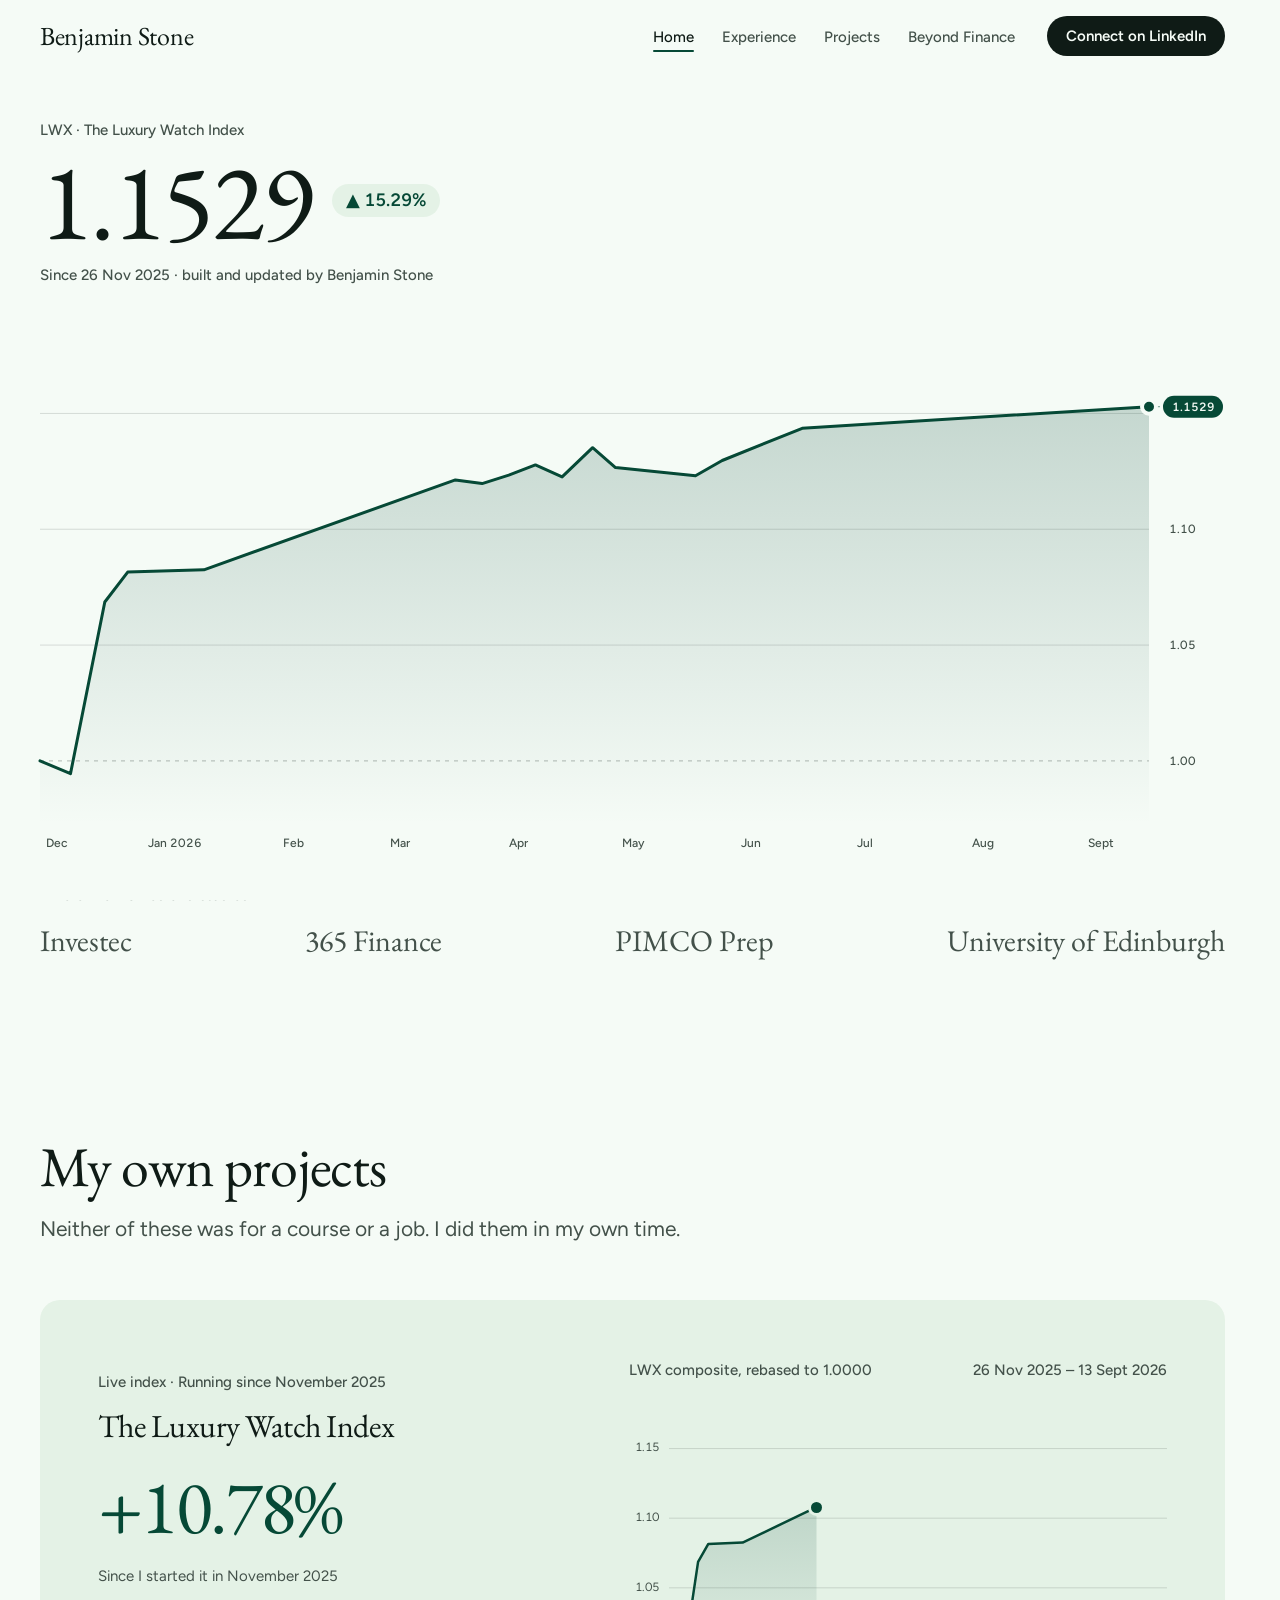
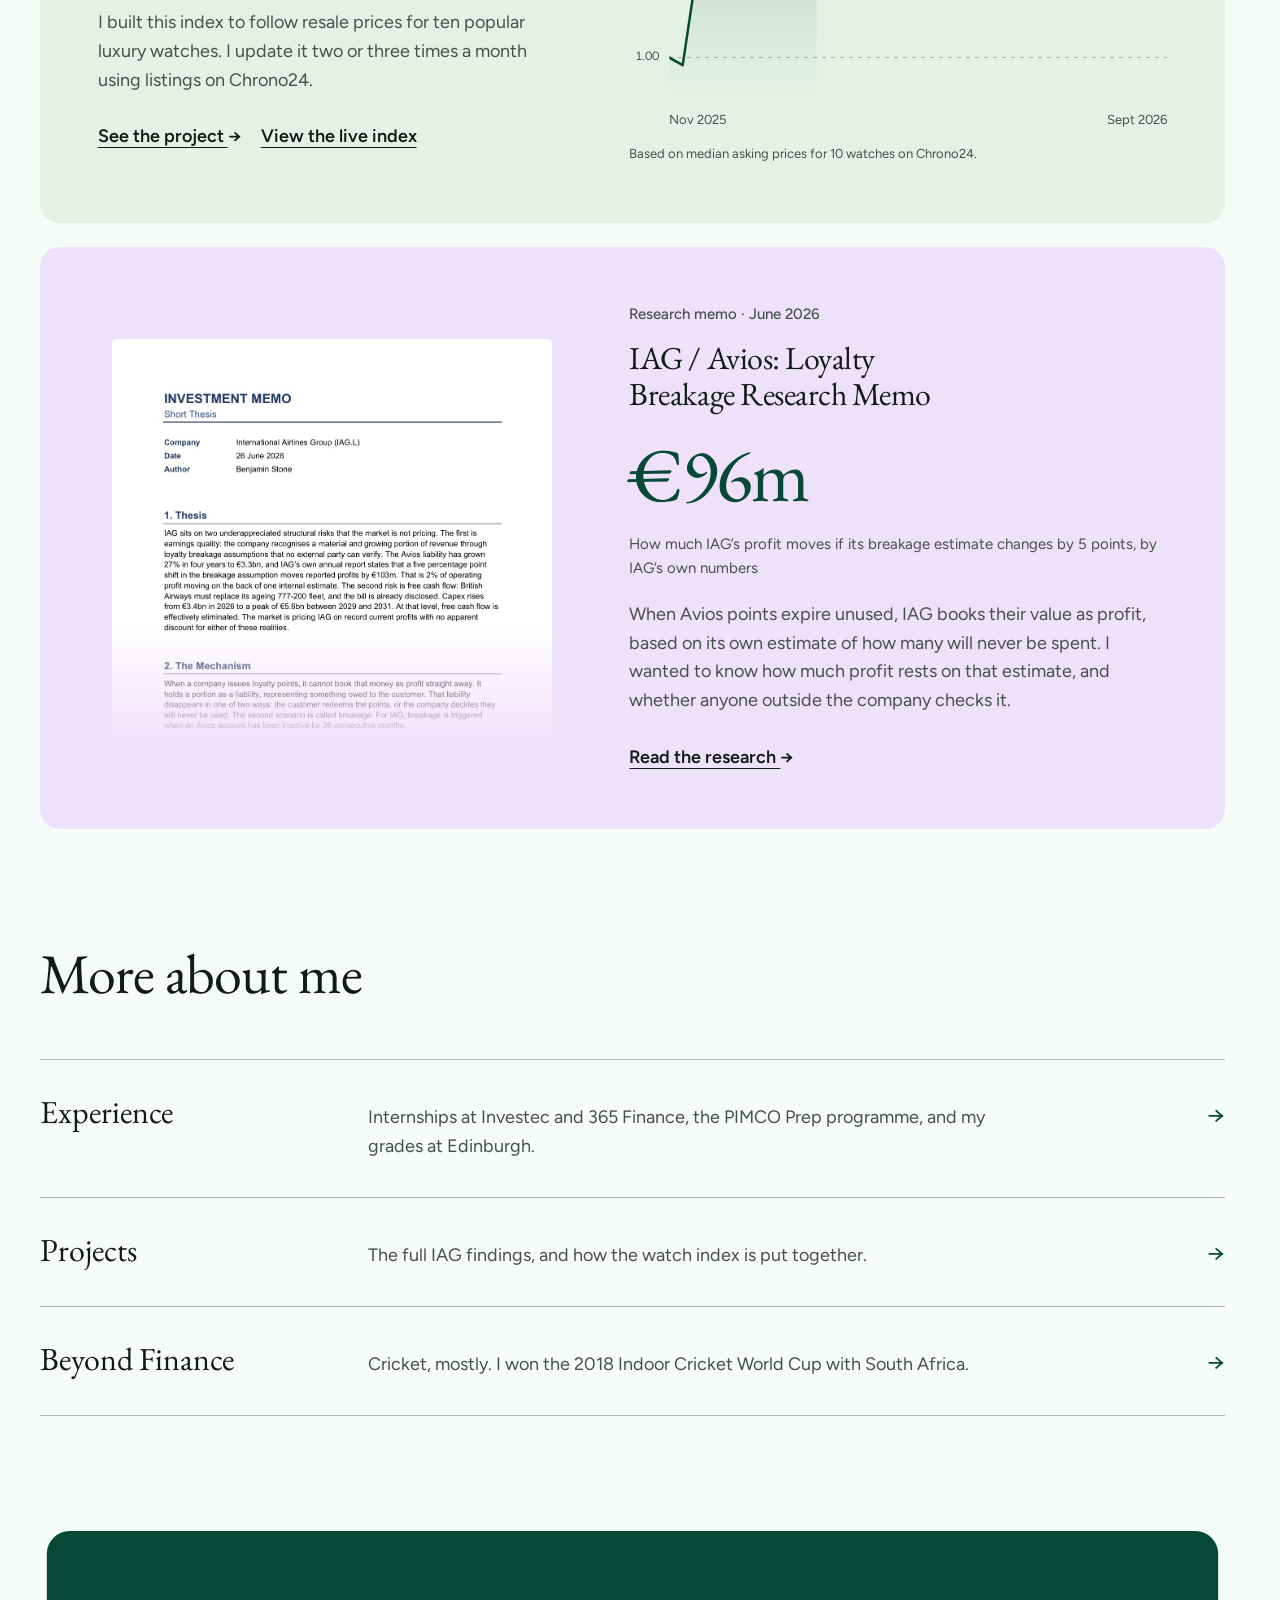
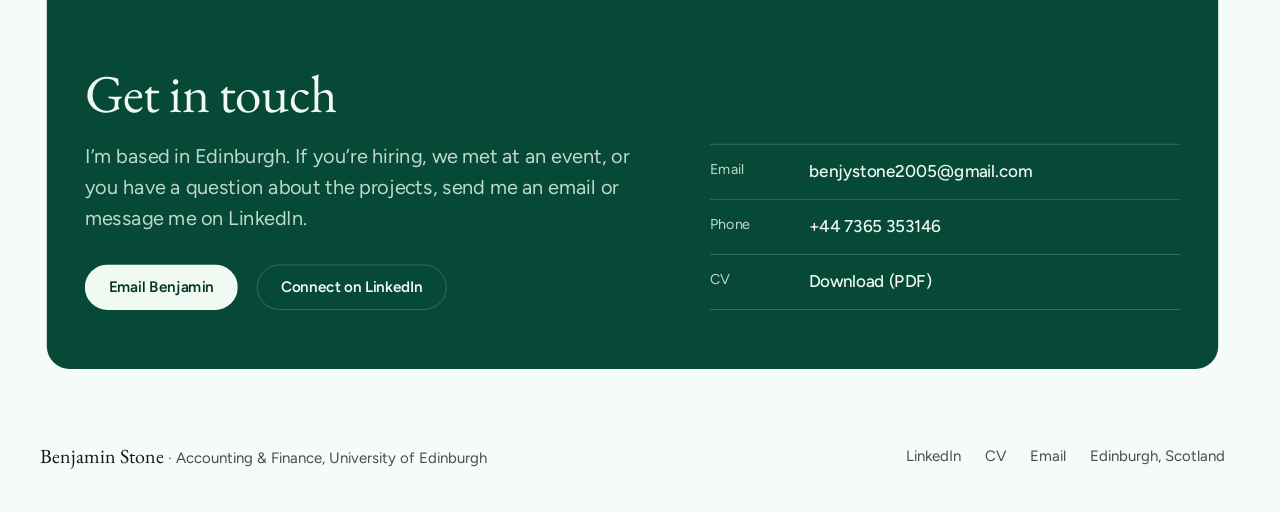
==== commit bb096c70: "Drop the checklist board from the home projects The two project panels sit straight under the sectio" ====
--- a/index.html
+++ b/index.html
@@ -171,80 +171,60 @@
       </div>
     </section>
 
-    <!-- SELF-DIRECTED WORK: the projects sit on a checklist board; each is
-         ticked off as it scrolls into view. -->
+    <!-- SELF-DIRECTED WORK -->
     <section class="section" aria-labelledby="work-title">
       <div class="wrap">
-        <div class="board" data-board>
-          <div class="board__sheet">
-            <div class="board__top" aria-hidden="true">
-              <span>Checklist</span>
-              <span class="board__tally"><span class="board__meter"></span><span><span data-board-done>2</span> of 2 done</span></span>
+        <div class="section__head reveal-wipe" data-reveal>
+          <h2 class="section__title" id="work-title">My own projects</h2>
+          <p class="section__intro">Neither of these was for a course or a job. I did them in my own time.</p>
+        </div>
+
+        <div class="features">
+          <article class="reveal feature">
+            <div class="feature__body">
+              <p class="meta">Live index · Running since November 2025</p>
+              <h3 class="feature__title">The Luxury Watch Index</h3>
+              <div class="feature__stat">
+                <p class="stat stat--total" data-total><span data-sign>+</span><span data-count="15.29" data-decimals="2" data-count-manual>15.29</span>%</p>
+                <p class="stat__caption">Since I started it in November 2025</p>
+              </div>
+              <p class="prose prose--muted">I built this index to follow resale prices for ten popular luxury watches. I update it two or three times a month using listings on Chrono24.</p>
+              <div class="actions">
+                <a class="link" href="/projects#lwx">See the project <span class="arrow" aria-hidden="true">&rarr;</span></a>
+                <a class="link" href="https://benjystone2005.github.io/The-Luxury-Watch-Index/luxury-watch-index.html" target="_blank" rel="noopener">View the live index</a>
+              </div>
             </div>
-            <div class="section__head reveal-wipe" data-reveal>
-              <h2 class="section__title" id="work-title">My own projects</h2>
-              <p class="section__intro">Neither of these was for a course or a job. I did them in my own time.</p>
+            <!-- Update the index by adding [date, value] pairs to data-series. -->
+            <figure class="chart feature__media" data-chart
+              data-series='[["2025-11-26",1.0000],["2025-12-04",0.9945],["2025-12-13",1.0686],["2025-12-19",1.0815],["2026-01-08",1.0825],["2026-03-15",1.1213],["2026-03-22",1.1197],["2026-03-29",1.1234],["2026-04-05",1.1278],["2026-04-12",1.1226],["2026-04-20",1.1352],["2026-04-26",1.1266],["2026-05-03",1.1255],["2026-05-17",1.1231],["2026-05-24",1.1297],["2026-06-14",1.1436],["2026-09-13",1.1529]]'>
+              <figcaption class="chart__head">
+                <span>LWX composite, rebased to 1.0000</span>
+                <span data-chart-range>26 Nov 2025 &ndash; 13 Sep 2026</span>
+              </figcaption>
+              <a class="shot" href="https://benjystone2005.github.io/The-Luxury-Watch-Index/luxury-watch-index.html" target="_blank" rel="noopener" aria-label="Open the live Luxury Watch Index" data-chart-fallback>
+                <img src="assets/img/lwx-live-index.jpg" width="1600" height="1075" loading="lazy" alt="The live Luxury Watch Index site: index value, year-to-date return, ten constituents and the composite performance chart." />
+              </a>
+              <p class="chart__source">Based on median asking prices for 10 watches on Chrono24.</p>
+            </figure>
+          </article>
+
+          <article class="reveal feature feature--lilac feature--reverse">
+            <div class="feature__body">
+              <p class="meta">Research memo · June 2026</p>
+              <h3 class="feature__title">IAG / Avios: Loyalty Breakage Research Memo</h3>
+              <div class="feature__stat">
+                <p class="stat stat--total" data-total>&euro;<span data-count="103" data-decimals="0">103</span>m</p>
+                <p class="stat__caption">How much IAG&rsquo;s profit moves if its breakage estimate changes by 5 points, by IAG&rsquo;s own numbers</p>
+              </div>
+              <p class="prose prose--muted">When Avios points expire unused, IAG books their value as profit, based on its own estimate of how many will never be spent. I wanted to know how much profit rests on that estimate, and whether anyone outside the company checks it.</p>
+              <div class="actions">
+                <a class="link" href="/projects#iag">Read the research <span class="arrow" aria-hidden="true">&rarr;</span></a>
+              </div>
             </div>
-
-            <ol class="board__list">
-              <li class="board__item" data-board-item>
-                <span class="board__check" aria-hidden="true">
-                  <span class="board__box"><svg viewBox="0 0 20 20"><path d="M4 10.5l4 4L16 5"/></svg></span>
-                  <span class="board__num">01</span>
-                </span>
-                <article class="feature">
-                  <div class="feature__body">
-                    <p class="meta">Live index · Running since November 2025</p>
-                    <h3 class="feature__title">The Luxury Watch Index</h3>
-                    <div class="feature__stat">
-                      <p class="stat stat--total" data-total><span data-sign>+</span><span data-count="15.29" data-decimals="2" data-count-manual>15.29</span>%</p>
-                      <p class="stat__caption">Since I started it in November 2025</p>
-                    </div>
-                    <p class="prose prose--muted">I built this index to follow resale prices for ten popular luxury watches. I update it two or three times a month using listings on Chrono24.</p>
-                    <div class="actions">
-                      <a class="link" href="/projects#lwx">See the project <span class="arrow" aria-hidden="true">&rarr;</span></a>
-                      <a class="link" href="https://benjystone2005.github.io/The-Luxury-Watch-Index/luxury-watch-index.html" target="_blank" rel="noopener">View the live index</a>
-                    </div>
-                  </div>
-                  <!-- Update the index by adding [date, value] pairs to data-series. -->
-                  <figure class="chart feature__media" data-chart
-                    data-series='[["2025-11-26",1.0000],["2025-12-04",0.9945],["2025-12-13",1.0686],["2025-12-19",1.0815],["2026-01-08",1.0825],["2026-03-15",1.1213],["2026-03-22",1.1197],["2026-03-29",1.1234],["2026-04-05",1.1278],["2026-04-12",1.1226],["2026-04-20",1.1352],["2026-04-26",1.1266],["2026-05-03",1.1255],["2026-05-17",1.1231],["2026-05-24",1.1297],["2026-06-14",1.1436],["2026-09-13",1.1529]]'>
-                    <figcaption class="chart__head">
-                      <span>LWX composite, rebased to 1.0000</span>
-                      <span data-chart-range>26 Nov 2025 &ndash; 13 Sep 2026</span>
-                    </figcaption>
-                    <a class="shot" href="https://benjystone2005.github.io/The-Luxury-Watch-Index/luxury-watch-index.html" target="_blank" rel="noopener" aria-label="Open the live Luxury Watch Index" data-chart-fallback>
-                      <img src="assets/img/lwx-live-index.jpg" width="1600" height="1075" loading="lazy" alt="The live Luxury Watch Index site: index value, year-to-date return, ten constituents and the composite performance chart." />
-                    </a>
-                    <p class="chart__source">Based on median asking prices for 10 watches on Chrono24.</p>
-                  </figure>
-                </article>
-              </li>
-              <li class="board__item" data-board-item>
-                <span class="board__check" aria-hidden="true">
-                  <span class="board__box"><svg viewBox="0 0 20 20"><path d="M4 10.5l4 4L16 5"/></svg></span>
-                  <span class="board__num">02</span>
-                </span>
-                <article class="feature feature--lilac feature--reverse">
-                  <div class="feature__body">
-                    <p class="meta">Research memo · June 2026</p>
-                    <h3 class="feature__title">IAG / Avios: Loyalty Breakage Research Memo</h3>
-                    <div class="feature__stat">
-                      <p class="stat stat--total" data-total>&euro;<span data-count="103" data-decimals="0">103</span>m</p>
-                      <p class="stat__caption">How much IAG&rsquo;s profit moves if its breakage estimate changes by 5 points, by IAG&rsquo;s own numbers</p>
-                    </div>
-                    <p class="prose prose--muted">When Avios points expire unused, IAG books their value as profit, based on its own estimate of how many will never be spent. I wanted to know how much profit rests on that estimate, and whether anyone outside the company checks it.</p>
-                    <div class="actions">
-                      <a class="link" href="/projects#iag">Read the research <span class="arrow" aria-hidden="true">&rarr;</span></a>
-                    </div>
-                  </div>
-                  <a class="paper paper--link feature__media" data-parallax href="assets/IAG_Short_Thesis_Memo.pdf" target="_blank" rel="noopener" aria-label="Open the IAG memo (PDF)">
-                    <img src="assets/img/iag-memo-page1.jpg" width="1081" height="1000" loading="lazy" alt="First page of the IAG investment memo: short thesis dated 26 June 2026, authored by Benjamin Stone." />
-                  </a>
-                </article>
-              </li>
-            </ol>
-          </div>
+            <a class="paper paper--link feature__media" data-parallax href="assets/IAG_Short_Thesis_Memo.pdf" target="_blank" rel="noopener" aria-label="Open the IAG memo (PDF)">
+              <img src="assets/img/iag-memo-page1.jpg" width="1081" height="1000" loading="lazy" alt="First page of the IAG investment memo: short thesis dated 26 June 2026, authored by Benjamin Stone." />
+            </a>
+          </article>
         </div>
       </div>
     </section>
--- a/css/style.css
+++ b/css/style.css
@@ -839,153 +839,6 @@
   transform: translateY(-4px);
 }
 
-/* ================= checklist board (home projects) =================
-   The project panels sit on a sheet clipped to a green board. Each has a
-   box in the ruled margin, ticked off as it scrolls into view. */
-
-.board {
-  position: relative;
-  padding: 40px clamp(8px, 1.4vw, 16px) clamp(8px, 1.4vw, 16px);
-  border-radius: var(--radius-panel);
-  background: var(--brand);
-}
-
-/* the clip, and the slot in it */
-.board::before,
-.board::after {
-  content: '';
-  position: absolute;
-  left: 50%;
-  z-index: 1;
-  translate: -50% 0;
-}
-.board::before {
-  top: 12px;
-  width: clamp(120px, 14vw, 168px);
-  height: 50px;
-  border-radius: 12px 12px 20px 20px;
-  background: linear-gradient(oklch(0.96 0.006 160), oklch(0.83 0.012 160));
-  box-shadow:
-    inset 0 1px 0 oklch(1 0 0 / 0.8),
-    inset 0 -2px 0 oklch(0.21 0.02 165 / 0.12),
-    0 4px 8px oklch(0.21 0.02 165 / 0.3);
-}
-.board::after {
-  top: 22px;
-  width: 36px;
-  height: 9px;
-  border-radius: var(--radius-full);
-  background: var(--brand-deep);
-  box-shadow: 0 1px 0 oklch(1 0 0 / 0.6);
-}
-
-.board__sheet {
-  padding: 52px clamp(16px, 3.5vw, 48px) clamp(12px, 2vw, 24px);
-  border-radius: 10px;
-  background: var(--white);
-  box-shadow: 0 1px 3px oklch(0.21 0.02 165 / 0.25);
-}
-
-.board__top {
-  display: flex;
-  flex-wrap: wrap;
-  align-items: center;
-  justify-content: space-between;
-  gap: 8px 24px;
-  padding-bottom: 14px;
-  margin-bottom: clamp(24px, 3.5vw, 40px);
-  border-bottom: 1px solid var(--line-strong);
-  color: var(--ink-2);
-  font-size: var(--text-sm);
-  font-weight: 500;
-}
-
-.board__tally {
-  display: inline-flex;
-  align-items: center;
-  gap: 12px;
-  font-variant-numeric: tabular-nums;
-}
-
-.board__meter {
-  width: 72px;
-  height: 4px;
-  overflow: hidden;
-  border-radius: var(--radius-full);
-  background: var(--line);
-}
-.board__meter::before {
-  content: '';
-  display: block;
-  height: 100%;
-  background: var(--brand);
-  transform-origin: 0 50%;
-  transform: scaleX(var(--done, 1));
-}
-
-.board__list {
-  margin: 0;
-  padding: 0;
-  list-style: none;
-  border-top: 1px solid var(--line);
-}
-
-.board__item {
-  display: grid;
-  grid-template-columns: clamp(52px, 6vw, 72px) minmax(0, 1fr);
-  gap: clamp(16px, 2.4vw, 32px);
-  padding-block: clamp(16px, 2.4vw, 28px);
-  border-bottom: 1px solid var(--line);
-}
-.board__item:last-child {
-  border-bottom: 0;
-}
-
-/* the margin: box and item number, ruled off from the work */
-.board__check {
-  display: flex;
-  flex-direction: column;
-  align-items: center;
-  gap: 10px;
-  padding-top: clamp(12px, 2vw, 24px);
-  border-right: 1px solid oklch(0.36 0.07 168 / 0.35);
-}
-
-.board__box {
-  display: grid;
-  place-items: center;
-  width: 30px;
-  height: 30px;
-  border: 2px solid var(--brand);
-  border-radius: 8px;
-  background: var(--brand);
-  color: var(--on-brand);
-}
-.board__box svg {
-  width: 20px;
-  height: 20px;
-  fill: none;
-  stroke: currentColor;
-  stroke-width: 2.5;
-  stroke-linecap: round;
-  stroke-linejoin: round;
-}
-.board__box path {
-  stroke-dasharray: 20;
-  stroke-dashoffset: 0;
-}
-
-.board__num {
-  color: var(--ink-2);
-  font-size: var(--text-sm);
-  font-weight: 600;
-  font-variant-numeric: tabular-nums;
-}
-
-.board .feature {
-  padding: clamp(20px, 3.5vw, 48px);
-}
-
 /* ================= page index list ================= */
 
 .index-list {
@@ -1781,6 +1634,71 @@
   background: linear-gradient(to left, oklch(0.36 0.07 168 / 0.4), transparent);
 }
 
+/* ================= zebra herd (Experience, Investec) ================= */
+
+.zebra-herd {
+  position: fixed;
+  inset: auto 0 0;
+  z-index: var(--z-overlay);
+  height: 240px;
+  overflow: hidden;
+  pointer-events: none;
+}
+
+.zebra {
+  position: absolute;
+  left: 0;
+  bottom: 0;
+}
+.zebra svg {
+  display: block;
+  width: 100%;
+  height: 100%;
+  overflow: visible;
+}
+
+.zb-w { fill: var(--white); }
+.zb-k { fill: var(--ink); }
+.zb-line { fill: none; stroke: var(--ink); }
+.zb-edge { fill: var(--ink); stroke: var(--ink); stroke-width: 2.6; stroke-linejoin: round; }
+.zb-mane { fill: none; stroke: var(--white); stroke-width: 5; }
+.zb-shadow { fill: oklch(0.21 0.02 165 / 0.12); }
+/* the far legs sit in the body's shade */
+.zb-far .zb-w { fill: oklch(0.86 0.008 160); }
+
+/* lateral four-beat walk, each leg a quarter cycle behind the last; a hoof
+   lifts as it swings forward, then is planted and carried back */
+.zb-leg,
+.zb-tail {
+  transform-box: view-box;
+  transform-origin: 0 0;
+}
+.zb-leg {
+  animation: zb-step calc(var(--gait) * 2) linear infinite;
+  animation-delay: calc(var(--phase) - var(--gait) * var(--lead));
+}
+.zb-trunk {
+  animation: zb-bob var(--gait) ease-in-out infinite;
+  animation-delay: var(--phase);
+}
+.zb-tail {
+  animation: zb-tail calc(var(--gait) * 4) ease-in-out infinite alternate;
+}
+
+@keyframes zb-step {
+  0%   { transform: translateY(0) rotate(26deg); animation-timing-function: cubic-bezier(0.45, 0, 0.55, 1); }
+  25%  { transform: translateY(-4px) rotate(0deg); animation-timing-function: cubic-bezier(0.45, 0, 0.55, 1); }
+  50%  { transform: translateY(0) rotate(-26deg); }
+  100% { transform: translateY(0) rotate(26deg); }
+}
+@keyframes zb-bob {
+  50% { transform: translateY(-1.5px); }
+}
+@keyframes zb-tail {
+  from { transform: rotate(-2deg); }
+  to   { transform: rotate(16deg); }
+}
+
 /* ================= motion ================= */
 
 @media (prefers-reduced-motion: no-preference) {
@@ -2013,29 +1931,6 @@
     transform: translateX(6px);
   }
 
-  /* checklist board: the box fills, the tick is drawn, the tally catches up */
-  .js-reveal .board__box {
-    transition:
-      background-color 0.25s var(--ease-out),
-      border-color 0.25s var(--ease-out);
-  }
-  .js-reveal .board__box path {
-    transition: stroke-dashoffset 0.45s var(--ease-out) 0.12s;
-  }
-  .js-reveal .board__item:not(.is-checked) .board__box {
-    border-color: var(--line-strong);
-    background: transparent;
-  }
-  .js-reveal .board__item:not(.is-checked) .board__box path {
-    stroke-dashoffset: 20;
-  }
-  .board__item.is-checked .board__box {
-    animation: box-press 0.35s var(--ease-out);
-  }
-  .js-reveal .board__meter::before {
-    transition: transform 0.6s var(--ease-out-expo);
-  }
-
   .js-reveal .stat--total::after {
     transition: transform 0.9s var(--ease-out-expo);
   }
@@ -2067,10 +1962,6 @@
 @keyframes intro-ping {
   from { opacity: 0.6; transform: scale(1); }
   to { opacity: 0; transform: scale(3); }
-}
-
-@keyframes box-press {
-  40% { scale: 0.88; }
 }
 
 @keyframes tape {
@@ -2112,6 +2003,9 @@
     overflow-x: auto;
   }
   .tape__list + .tape__list {
+    display: none;
+  }
+  .zebra-herd {
     display: none;
   }
   *,
@@ -2225,17 +2119,6 @@
   .strip__list {
     justify-content: flex-start;
   }
-
-  /* the margin moves above each item */
-  .board__item {
-    grid-template-columns: minmax(0, 1fr);
-    gap: 14px;
-  }
-  .board__check {
-    flex-direction: row;
-    padding-top: 0;
-    border-right: 0;
-  }
 }
 
 @media (max-width: 420px) {
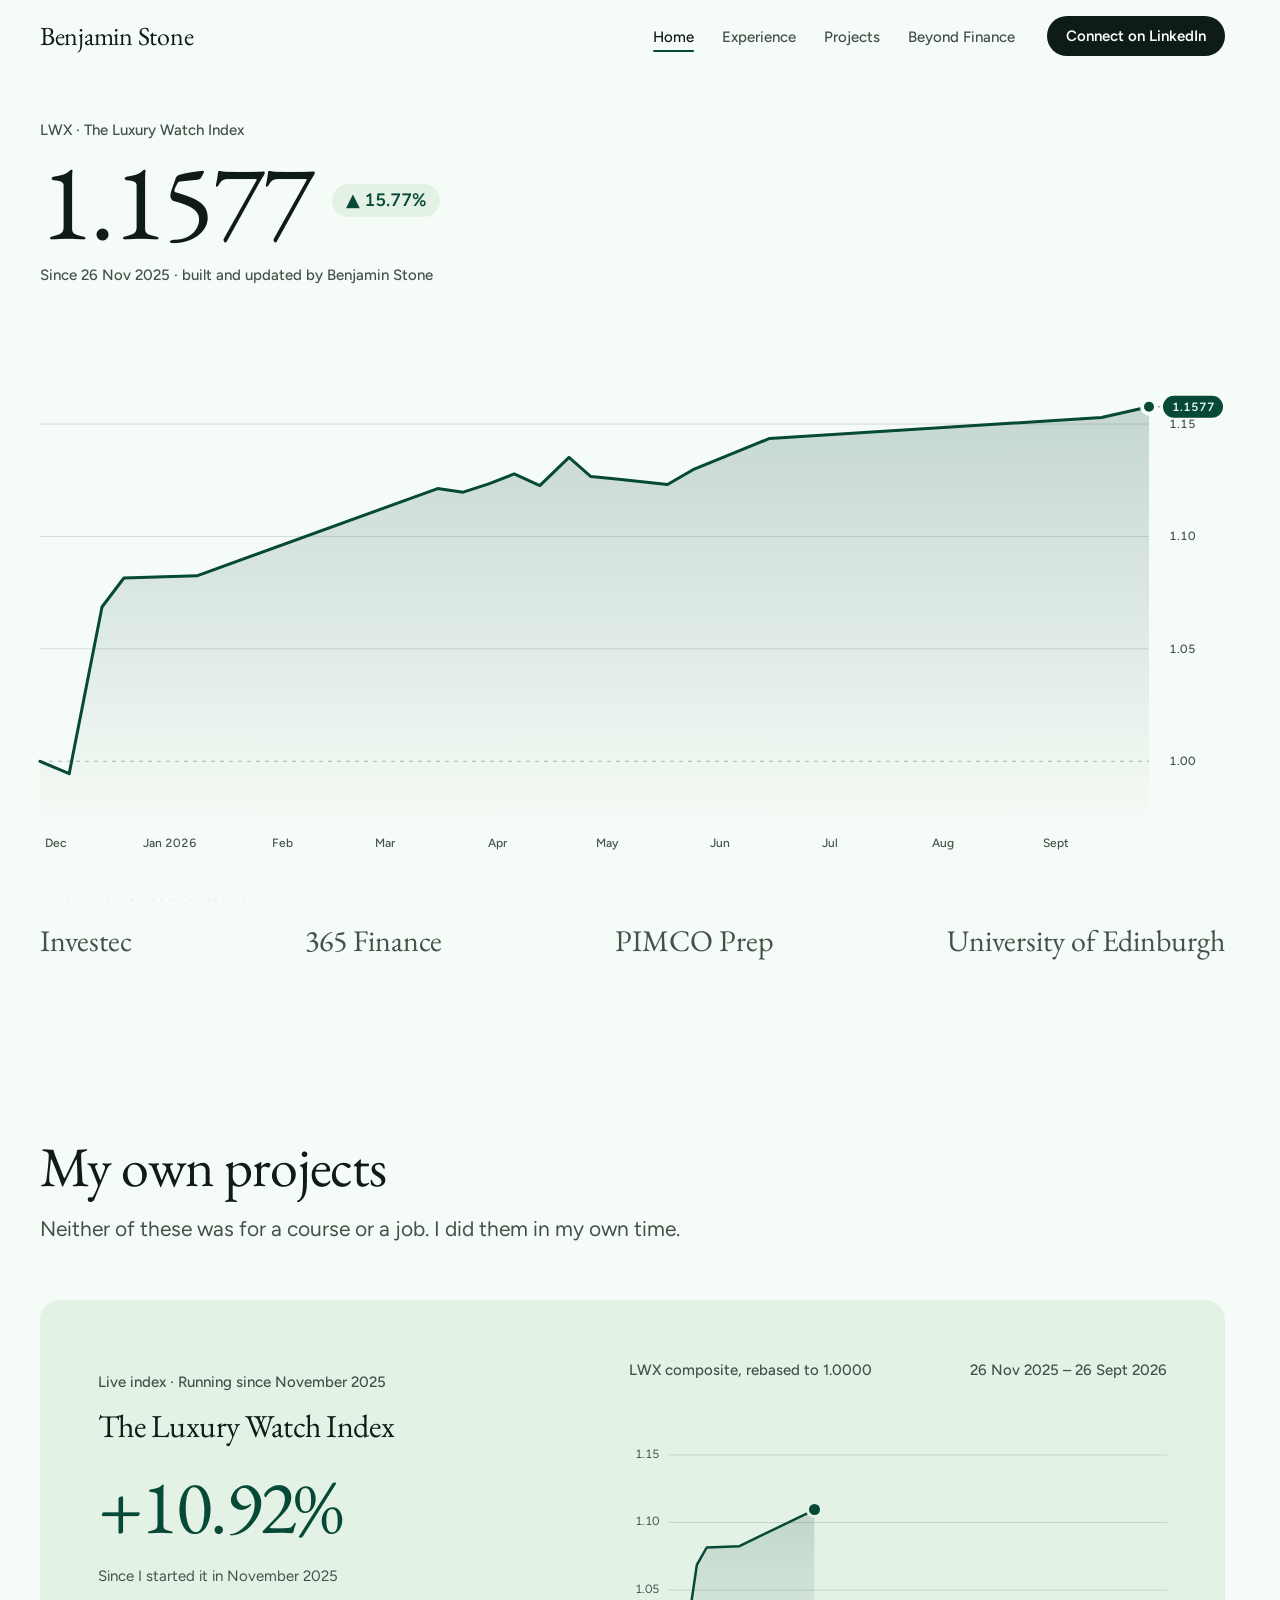
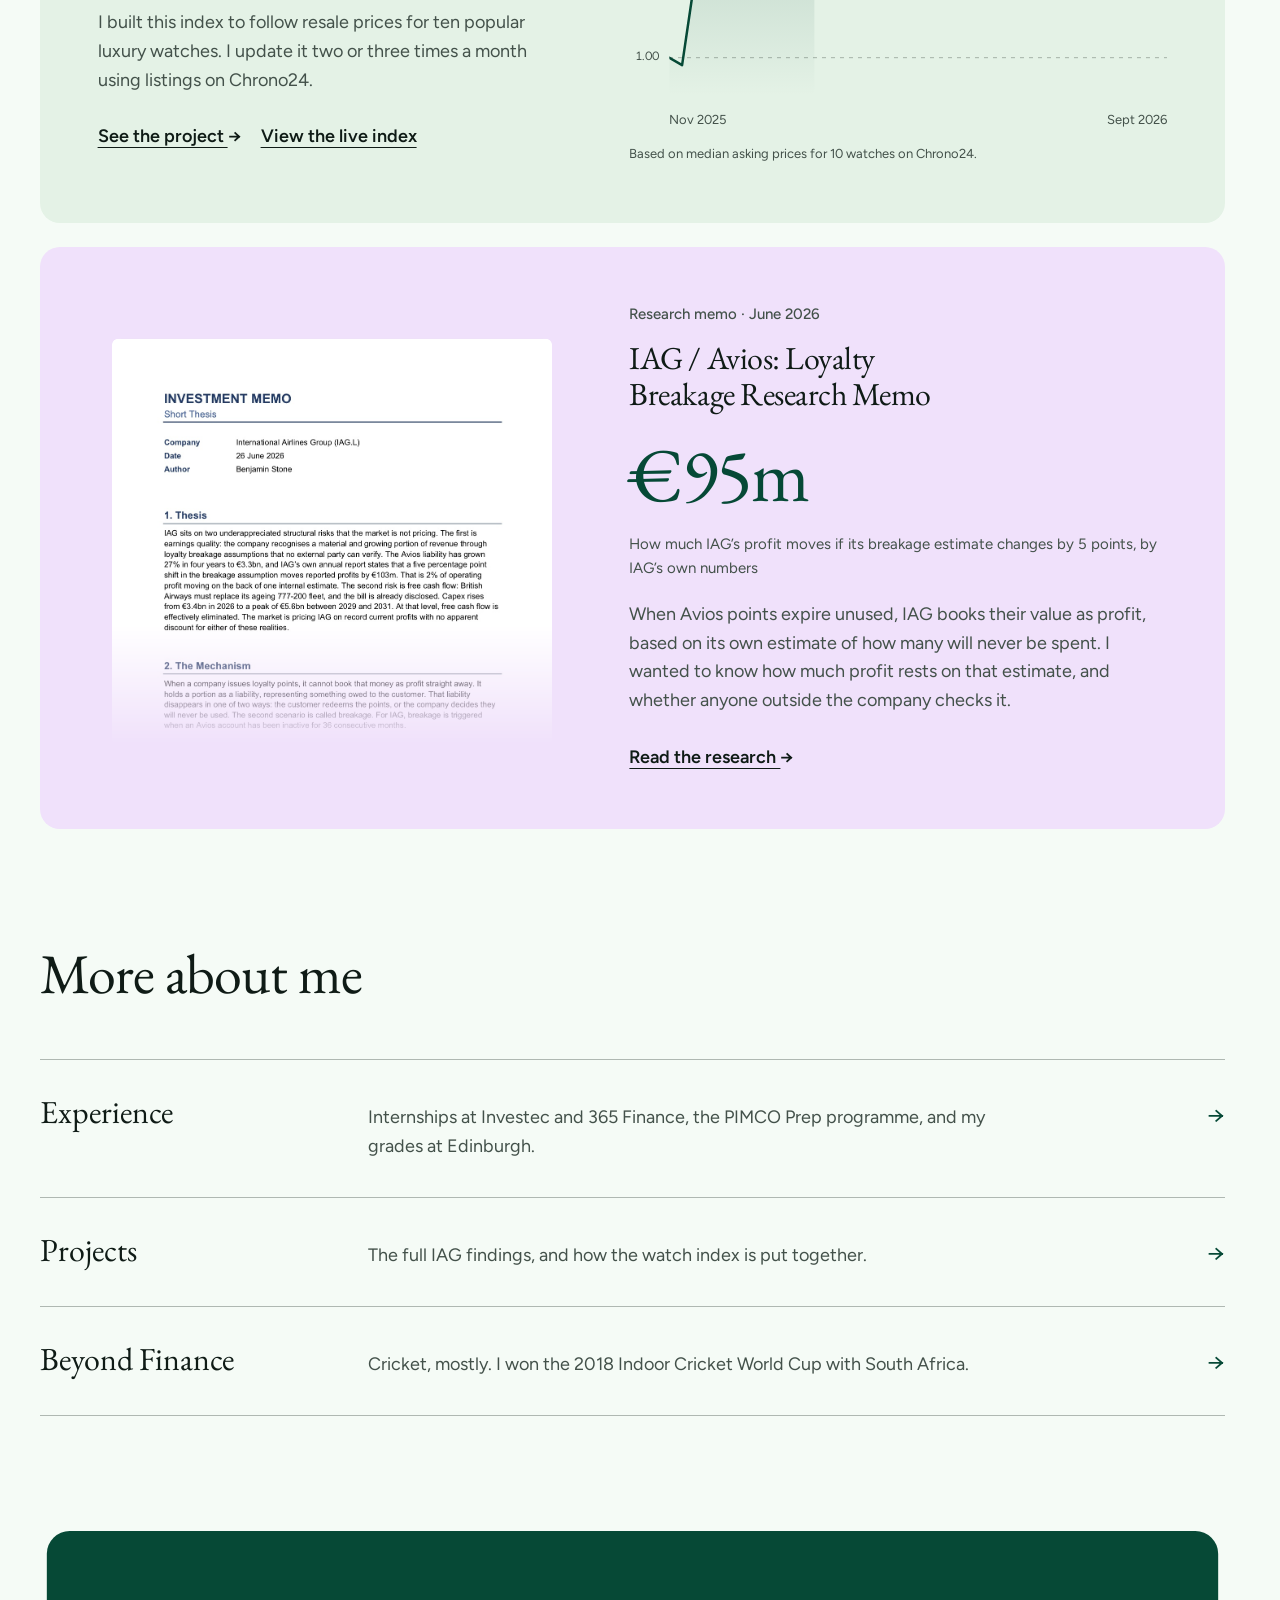
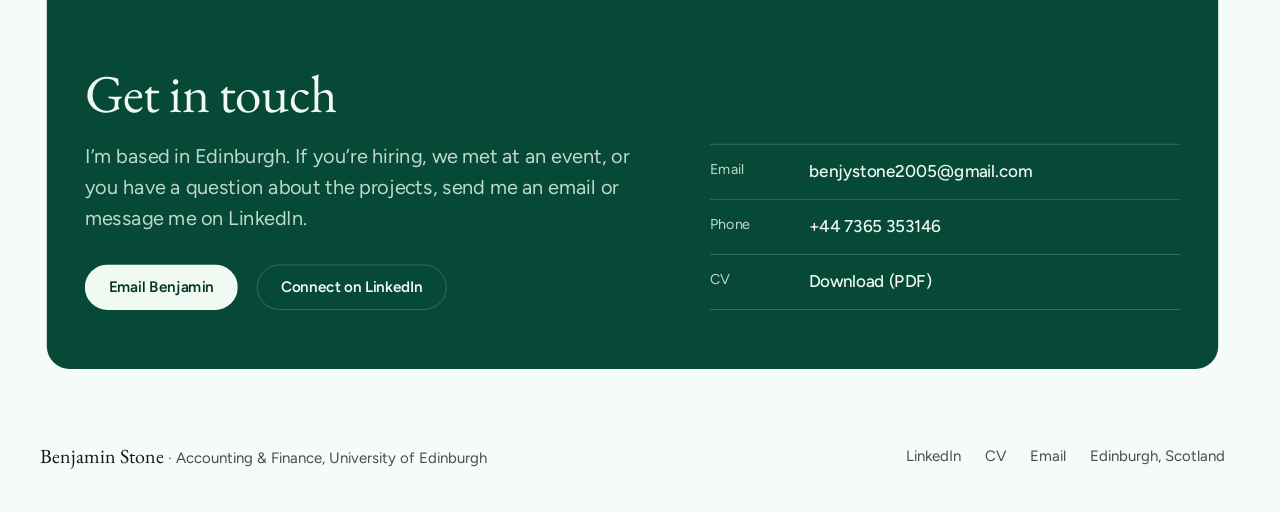
==== commit 20ed4bb3: "LWX to 15.77% Adds the 26 Sep 2026 print (1.1577) to the chart series and updates the figure everywh" ====
--- a/index.html
+++ b/index.html
@@ -66,8 +66,8 @@
         <div class="intro__quote wrap" aria-hidden="true">
           <p class="intro__kicker">LWX &middot; The Luxury Watch Index</p>
           <p class="intro__price">
-            <span class="intro__value" data-intro-value>1.1529</span>
-            <span class="intro__chg" data-intro-chg>&#9650; 15.29%</span>
+            <span class="intro__value" data-intro-value>1.1577</span>
+            <span class="intro__chg" data-intro-chg>&#9650; 15.77%</span>
           </p>
           <p class="intro__sub">Since 26 Nov 2025 &middot; built and updated by Benjamin Stone</p>
         </div>
@@ -111,7 +111,7 @@
               </div>
               <div class="glance__row">
                 <dt>Index</dt>
-                <dd>The Luxury Watch Index, up 15.29% since November 2025</dd>
+                <dd>The Luxury Watch Index, up 15.77% since November 2025</dd>
                 <svg class="tick" viewBox="0 0 20 20" aria-hidden="true"><path d="M4 10.5l4 4L16 5"/></svg>
               </div>
               <div class="glance__row">
@@ -134,7 +134,7 @@
     <div class="tape" role="region" aria-label="Figures from my work" tabindex="0">
       <div class="tape__track">
         <ul class="tape__list">
-          <li><span class="tape__sym">LWX</span><span class="tape__val">1.1529</span><span class="tape__chg"><span aria-hidden="true">&#9650;</span> 15.29%</span></li>
+          <li><span class="tape__sym">LWX</span><span class="tape__val">1.1577</span><span class="tape__chg"><span aria-hidden="true">&#9650;</span> 15.77%</span></li>
           <li><span class="tape__sym">Avios liability</span><span class="tape__val">&euro;3,348m</span><span class="tape__chg"><span aria-hidden="true">&#9650;</span> 27% since 2022</span></li>
           <li><span class="tape__sym">Breakage sensitivity</span><span class="tape__val">&euro;103m</span><span class="tape__chg">per 5 pts</span></li>
           <li><span class="tape__sym">Investec DCF</span><span class="tape__val">R1.1bn</span><span class="tape__chg">FMCG acquisition</span></li>
@@ -145,7 +145,7 @@
           <li><span class="tape__sym">Investec intake</span><span class="tape__val">1 of 6</span><span class="tape__chg">interns</span></li>
         </ul>
         <ul class="tape__list" aria-hidden="true">
-          <li><span class="tape__sym">LWX</span><span class="tape__val">1.1529</span><span class="tape__chg">&#9650; 15.29%</span></li>
+          <li><span class="tape__sym">LWX</span><span class="tape__val">1.1577</span><span class="tape__chg">&#9650; 15.77%</span></li>
           <li><span class="tape__sym">Avios liability</span><span class="tape__val">&euro;3,348m</span><span class="tape__chg">&#9650; 27% since 2022</span></li>
           <li><span class="tape__sym">Breakage sensitivity</span><span class="tape__val">&euro;103m</span><span class="tape__chg">per 5 pts</span></li>
           <li><span class="tape__sym">Investec DCF</span><span class="tape__val">R1.1bn</span><span class="tape__chg">FMCG acquisition</span></li>
@@ -185,7 +185,7 @@
               <p class="meta">Live index · Running since November 2025</p>
               <h3 class="feature__title">The Luxury Watch Index</h3>
               <div class="feature__stat">
-                <p class="stat stat--total" data-total><span data-sign>+</span><span data-count="15.29" data-decimals="2" data-count-manual>15.29</span>%</p>
+                <p class="stat stat--total" data-total><span data-sign>+</span><span data-count="15.77" data-decimals="2" data-count-manual>15.77</span>%</p>
                 <p class="stat__caption">Since I started it in November 2025</p>
               </div>
               <p class="prose prose--muted">I built this index to follow resale prices for ten popular luxury watches. I update it two or three times a month using listings on Chrono24.</p>
@@ -196,10 +196,10 @@
             </div>
             <!-- Update the index by adding [date, value] pairs to data-series. -->
             <figure class="chart feature__media" data-chart
-              data-series='[["2025-11-26",1.0000],["2025-12-04",0.9945],["2025-12-13",1.0686],["2025-12-19",1.0815],["2026-01-08",1.0825],["2026-03-15",1.1213],["2026-03-22",1.1197],["2026-03-29",1.1234],["2026-04-05",1.1278],["2026-04-12",1.1226],["2026-04-20",1.1352],["2026-04-26",1.1266],["2026-05-03",1.1255],["2026-05-17",1.1231],["2026-05-24",1.1297],["2026-06-14",1.1436],["2026-09-13",1.1529]]'>
+              data-series='[["2025-11-26",1.0000],["2025-12-04",0.9945],["2025-12-13",1.0686],["2025-12-19",1.0815],["2026-01-08",1.0825],["2026-03-15",1.1213],["2026-03-22",1.1197],["2026-03-29",1.1234],["2026-04-05",1.1278],["2026-04-12",1.1226],["2026-04-20",1.1352],["2026-04-26",1.1266],["2026-05-03",1.1255],["2026-05-17",1.1231],["2026-05-24",1.1297],["2026-06-14",1.1436],["2026-09-13",1.1529],["2026-09-26",1.1577]]'>
               <figcaption class="chart__head">
                 <span>LWX composite, rebased to 1.0000</span>
-                <span data-chart-range>26 Nov 2025 &ndash; 13 Sep 2026</span>
+                <span data-chart-range>26 Nov 2025 &ndash; 26 Sep 2026</span>
               </figcaption>
               <a class="shot" href="https://benjystone2005.github.io/The-Luxury-Watch-Index/luxury-watch-index.html" target="_blank" rel="noopener" aria-label="Open the live Luxury Watch Index" data-chart-fallback>
                 <img src="assets/img/lwx-live-index.jpg" width="1600" height="1075" loading="lazy" alt="The live Luxury Watch Index site: index value, year-to-date return, ten constituents and the composite performance chart." />
--- a/css/style.css
+++ b/css/style.css
@@ -1634,71 +1634,6 @@
   background: linear-gradient(to left, oklch(0.36 0.07 168 / 0.4), transparent);
 }
 
-/* ================= zebra herd (Experience, Investec) ================= */
-
-.zebra-herd {
-  position: fixed;
-  inset: auto 0 0;
-  z-index: var(--z-overlay);
-  height: 240px;
-  overflow: hidden;
-  pointer-events: none;
-}
-
-.zebra {
-  position: absolute;
-  left: 0;
-  bottom: 0;
-}
-.zebra svg {
-  display: block;
-  width: 100%;
-  height: 100%;
-  overflow: visible;
-}
-
-.zb-w { fill: var(--white); }
-.zb-k { fill: var(--ink); }
-.zb-line { fill: none; stroke: var(--ink); }
-.zb-edge { fill: var(--ink); stroke: var(--ink); stroke-width: 2.6; stroke-linejoin: round; }
-.zb-mane { fill: none; stroke: var(--white); stroke-width: 5; }
-.zb-shadow { fill: oklch(0.21 0.02 165 / 0.12); }
-/* the far legs sit in the body's shade */
-.zb-far .zb-w { fill: oklch(0.86 0.008 160); }
-
-/* lateral four-beat walk, each leg a quarter cycle behind the last; a hoof
-   lifts as it swings forward, then is planted and carried back */
-.zb-leg,
-.zb-tail {
-  transform-box: view-box;
-  transform-origin: 0 0;
-}
-.zb-leg {
-  animation: zb-step calc(var(--gait) * 2) linear infinite;
-  animation-delay: calc(var(--phase) - var(--gait) * var(--lead));
-}
-.zb-trunk {
-  animation: zb-bob var(--gait) ease-in-out infinite;
-  animation-delay: var(--phase);
-}
-.zb-tail {
-  animation: zb-tail calc(var(--gait) * 4) ease-in-out infinite alternate;
-}
-
-@keyframes zb-step {
-  0%   { transform: translateY(0) rotate(26deg); animation-timing-function: cubic-bezier(0.45, 0, 0.55, 1); }
-  25%  { transform: translateY(-4px) rotate(0deg); animation-timing-function: cubic-bezier(0.45, 0, 0.55, 1); }
-  50%  { transform: translateY(0) rotate(-26deg); }
-  100% { transform: translateY(0) rotate(26deg); }
-}
-@keyframes zb-bob {
-  50% { transform: translateY(-1.5px); }
-}
-@keyframes zb-tail {
-  from { transform: rotate(-2deg); }
-  to   { transform: rotate(16deg); }
-}
-
 /* ================= motion ================= */
 
 @media (prefers-reduced-motion: no-preference) {
@@ -1749,15 +1684,20 @@
   }
 
   /* interior pages speak the home page's ledger language: group titles are
-     ruled in; each entry's top rule is drawn, then its lines follow */
-  .js-reveal .group__title.reveal {
-    clip-path: inset(0 0 -0.25em 0);
-    transition: clip-path 1.1s var(--ease-out-expo);
-  }
+     ruled in; each entry's top rule is drawn, then its lines follow. The
+     wipe clips the text inside the title, never the title itself: a fully
+     clipped target never reports itself on screen, so it would stay hidden */
   .js-reveal .group__title.reveal:not(.in-view) {
     opacity: 1;
     transform: none;
     filter: none;
+  }
+  .js-reveal .group__title.reveal > span {
+    display: inline-block;
+    clip-path: inset(0 0 -0.25em 0);
+    transition: clip-path 1.1s var(--ease-out-expo);
+  }
+  .js-reveal .group__title.reveal:not(.in-view) > span {
     clip-path: inset(0 100% -0.25em 0);
   }
 
@@ -2003,9 +1943,6 @@
     overflow-x: auto;
   }
   .tape__list + .tape__list {
-    display: none;
-  }
-  .zebra-herd {
     display: none;
   }
   *,
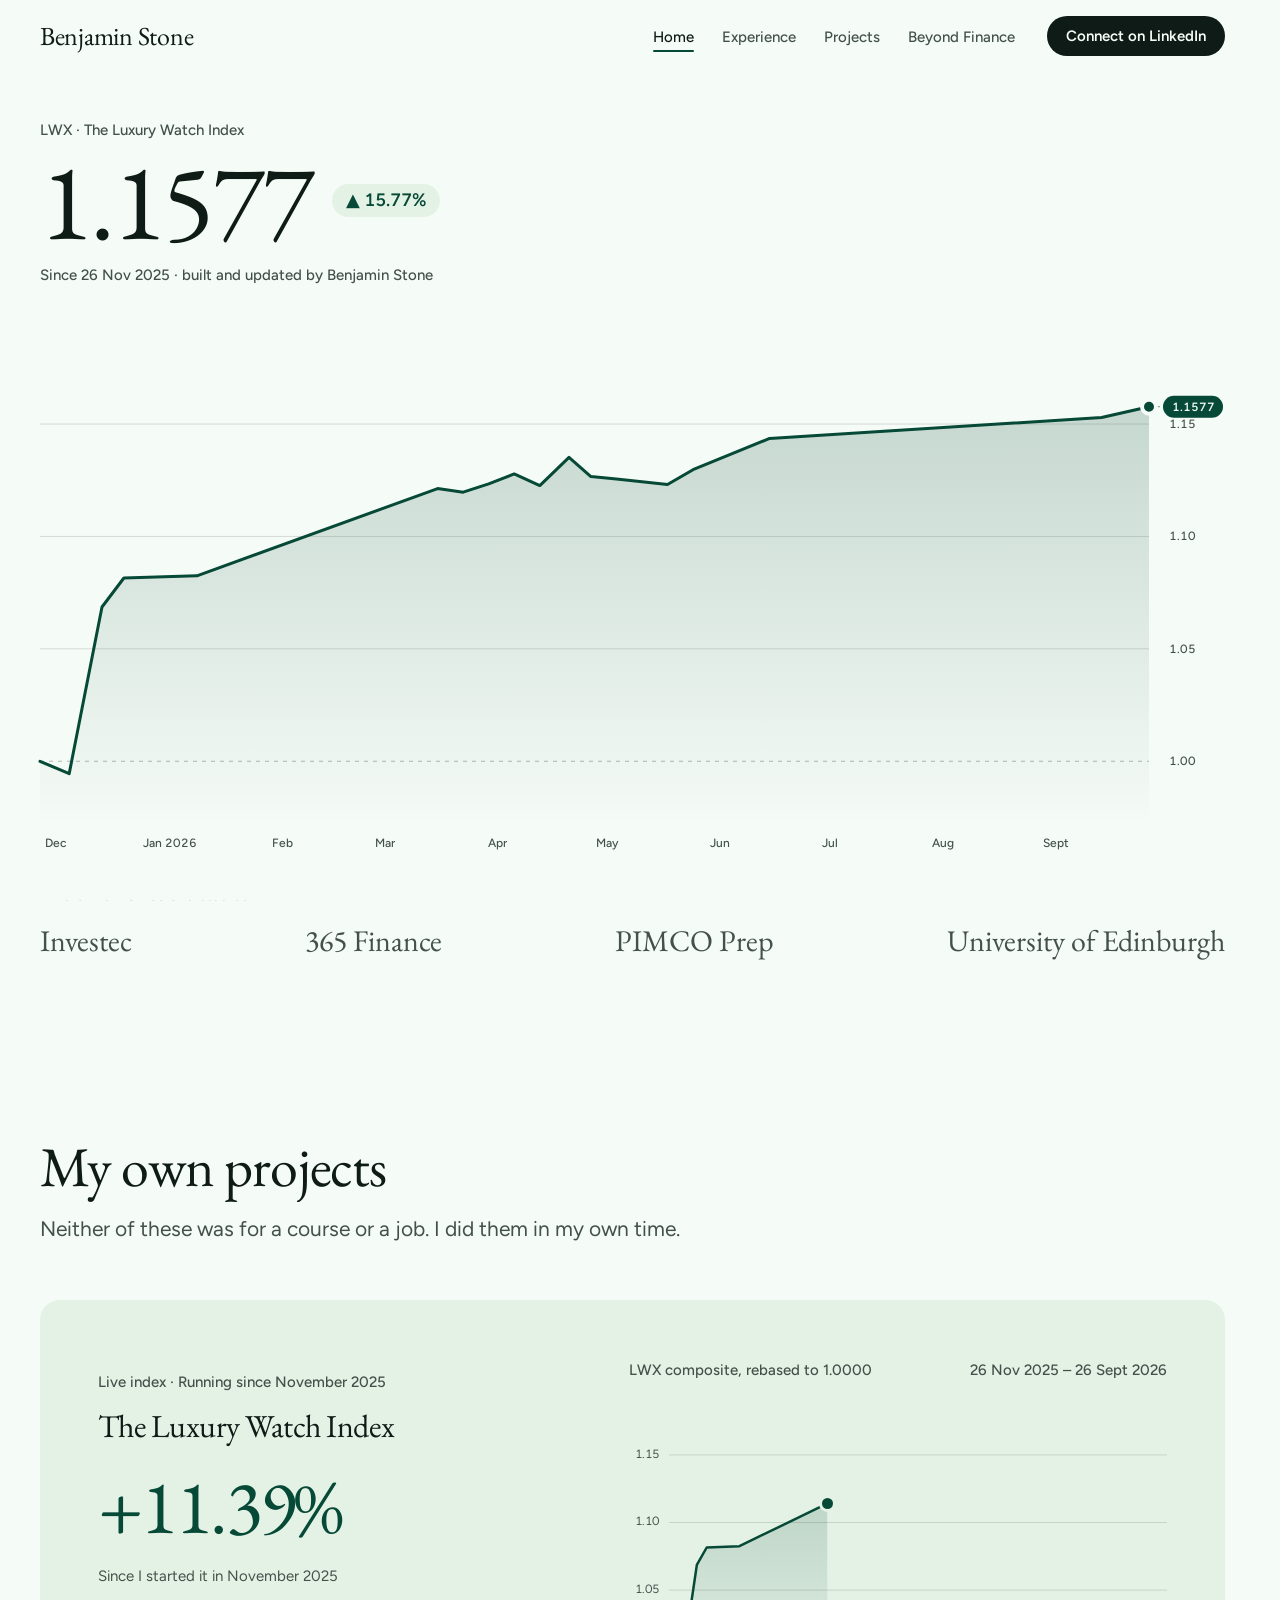
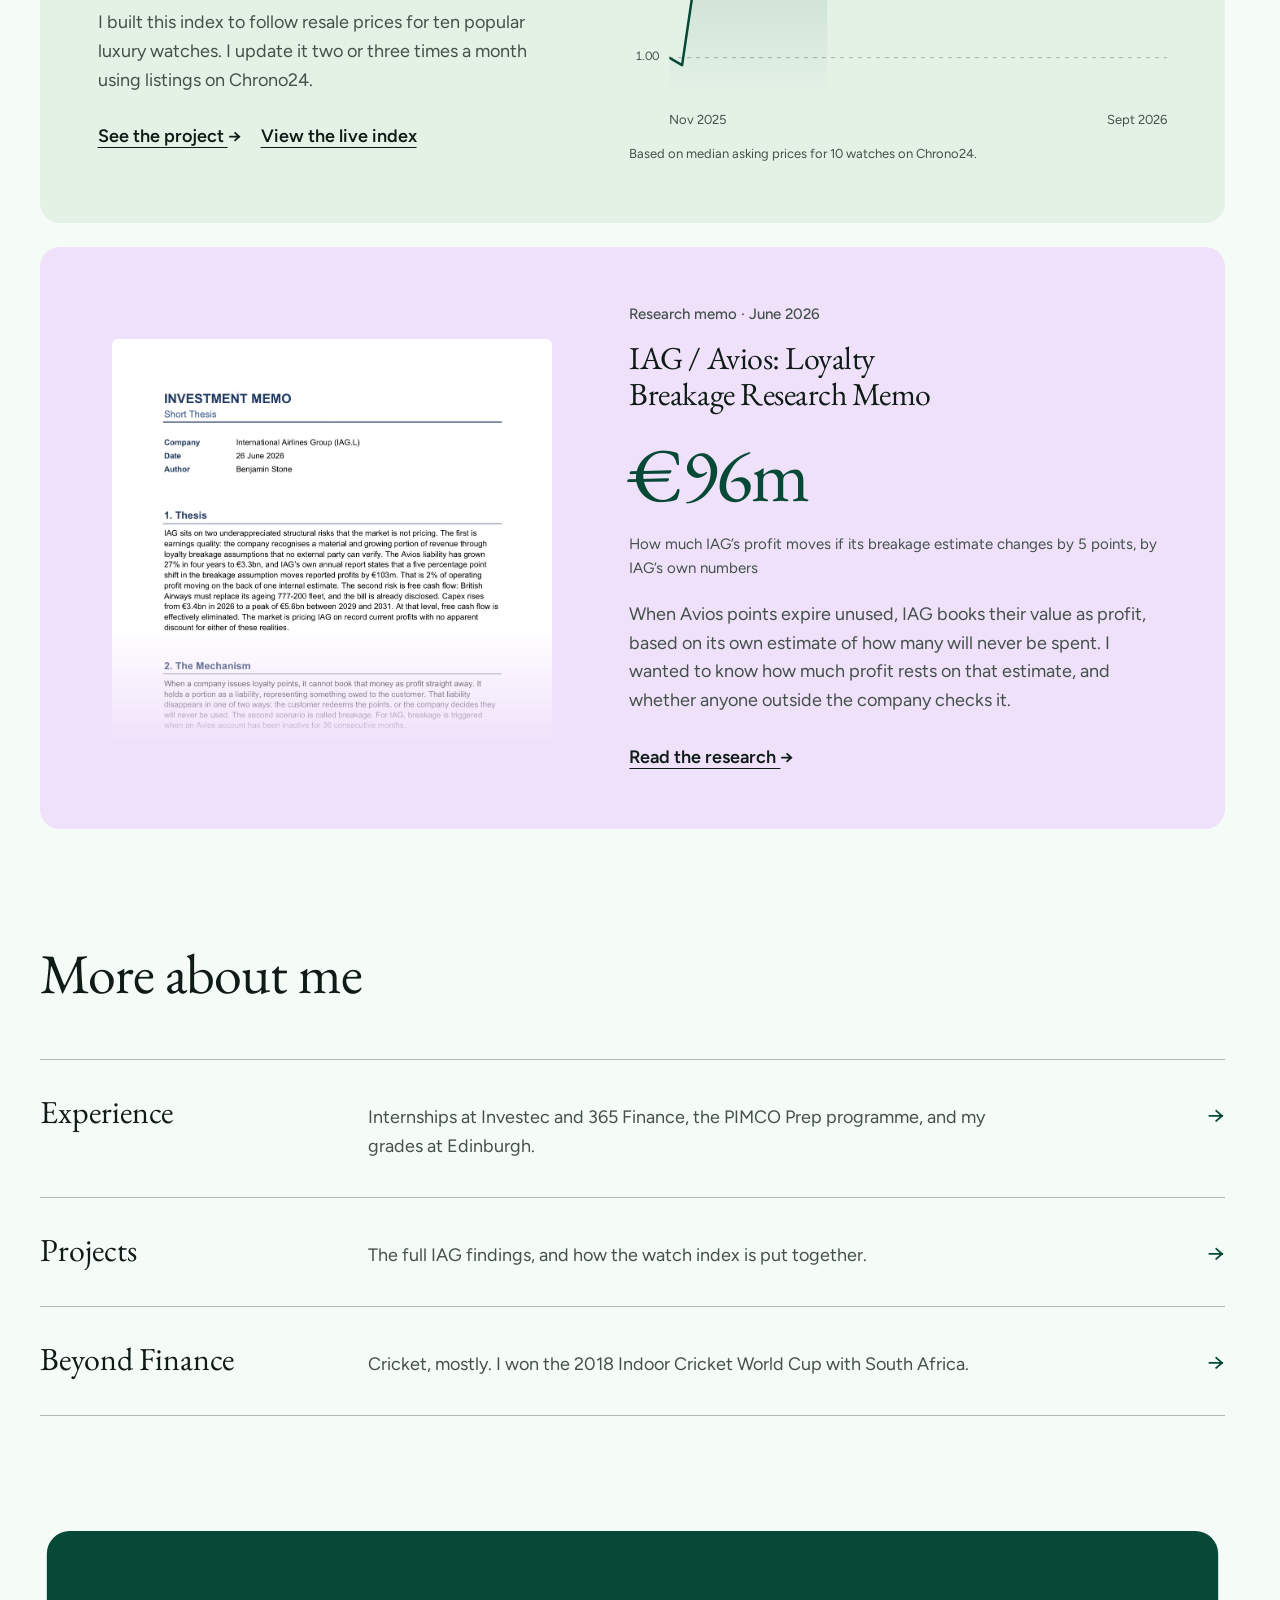
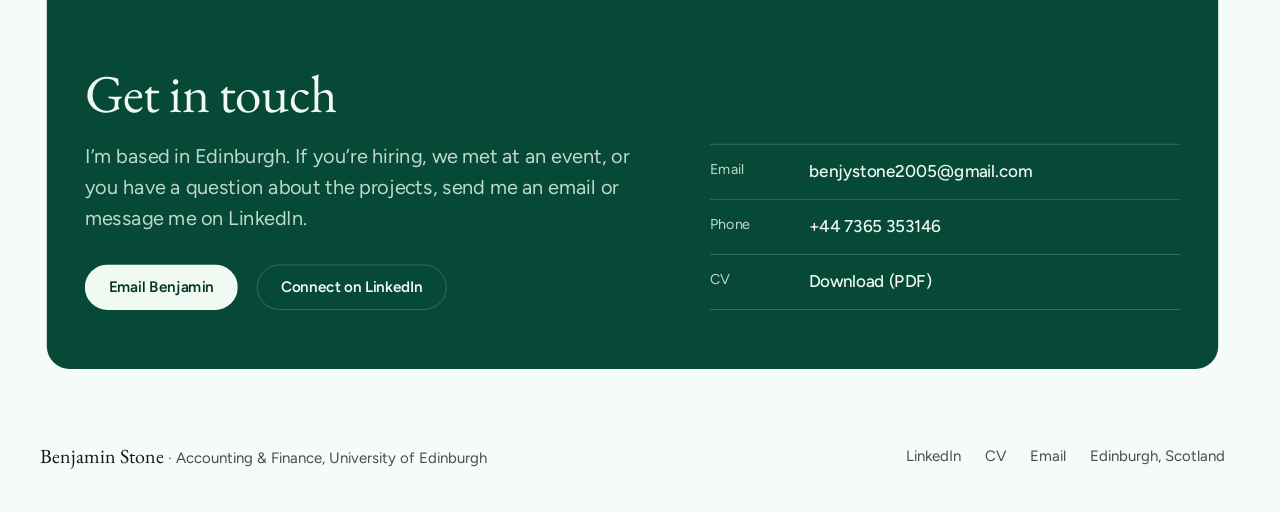
==== commit bdcffad4: "Point the Luxury Watch Index links to luxurywatchindex.xyz Co-Authored-By: Claude Opus 5.5 <noreply@" ====
--- a/index.html
+++ b/index.html
@@ -191,7 +191,7 @@
               <p class="prose prose--muted">I built this index to follow resale prices for ten popular luxury watches. I update it two or three times a month using listings on Chrono24.</p>
               <div class="actions">
                 <a class="link" href="/projects#lwx">See the project <span class="arrow" aria-hidden="true">&rarr;</span></a>
-                <a class="link" href="https://benjystone2005.github.io/The-Luxury-Watch-Index/luxury-watch-index.html" target="_blank" rel="noopener">View the live index</a>
+                <a class="link" href="https://www.luxurywatchindex.xyz/" target="_blank" rel="noopener">View the live index</a>
               </div>
             </div>
             <!-- Update the index by adding [date, value] pairs to data-series. -->
@@ -201,7 +201,7 @@
                 <span>LWX composite, rebased to 1.0000</span>
                 <span data-chart-range>26 Nov 2025 &ndash; 26 Sep 2026</span>
               </figcaption>
-              <a class="shot" href="https://benjystone2005.github.io/The-Luxury-Watch-Index/luxury-watch-index.html" target="_blank" rel="noopener" aria-label="Open the live Luxury Watch Index" data-chart-fallback>
+              <a class="shot" href="https://www.luxurywatchindex.xyz/" target="_blank" rel="noopener" aria-label="Open the live Luxury Watch Index" data-chart-fallback>
                 <img src="assets/img/lwx-live-index.jpg" width="1600" height="1075" loading="lazy" alt="The live Luxury Watch Index site: index value, year-to-date return, ten constituents and the composite performance chart." />
               </a>
               <p class="chart__source">Based on median asking prices for 10 watches on Chrono24.</p>
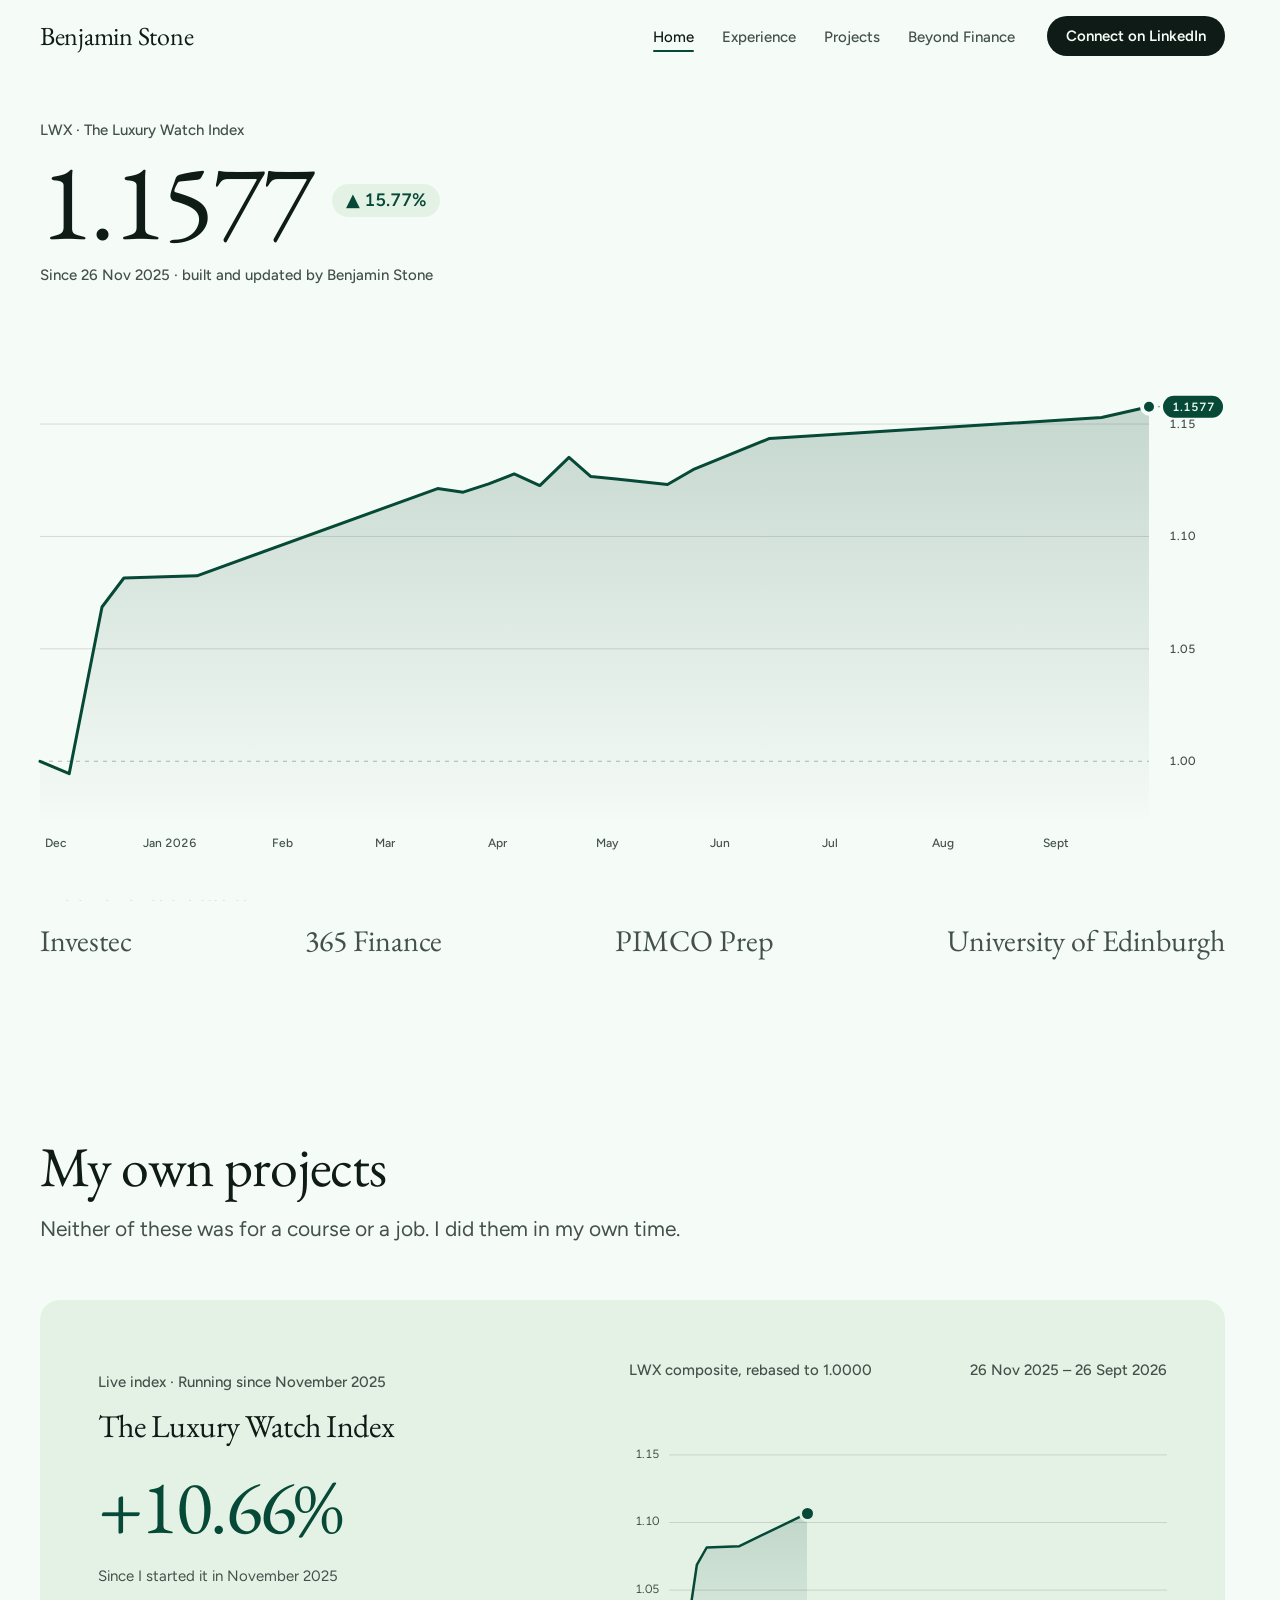
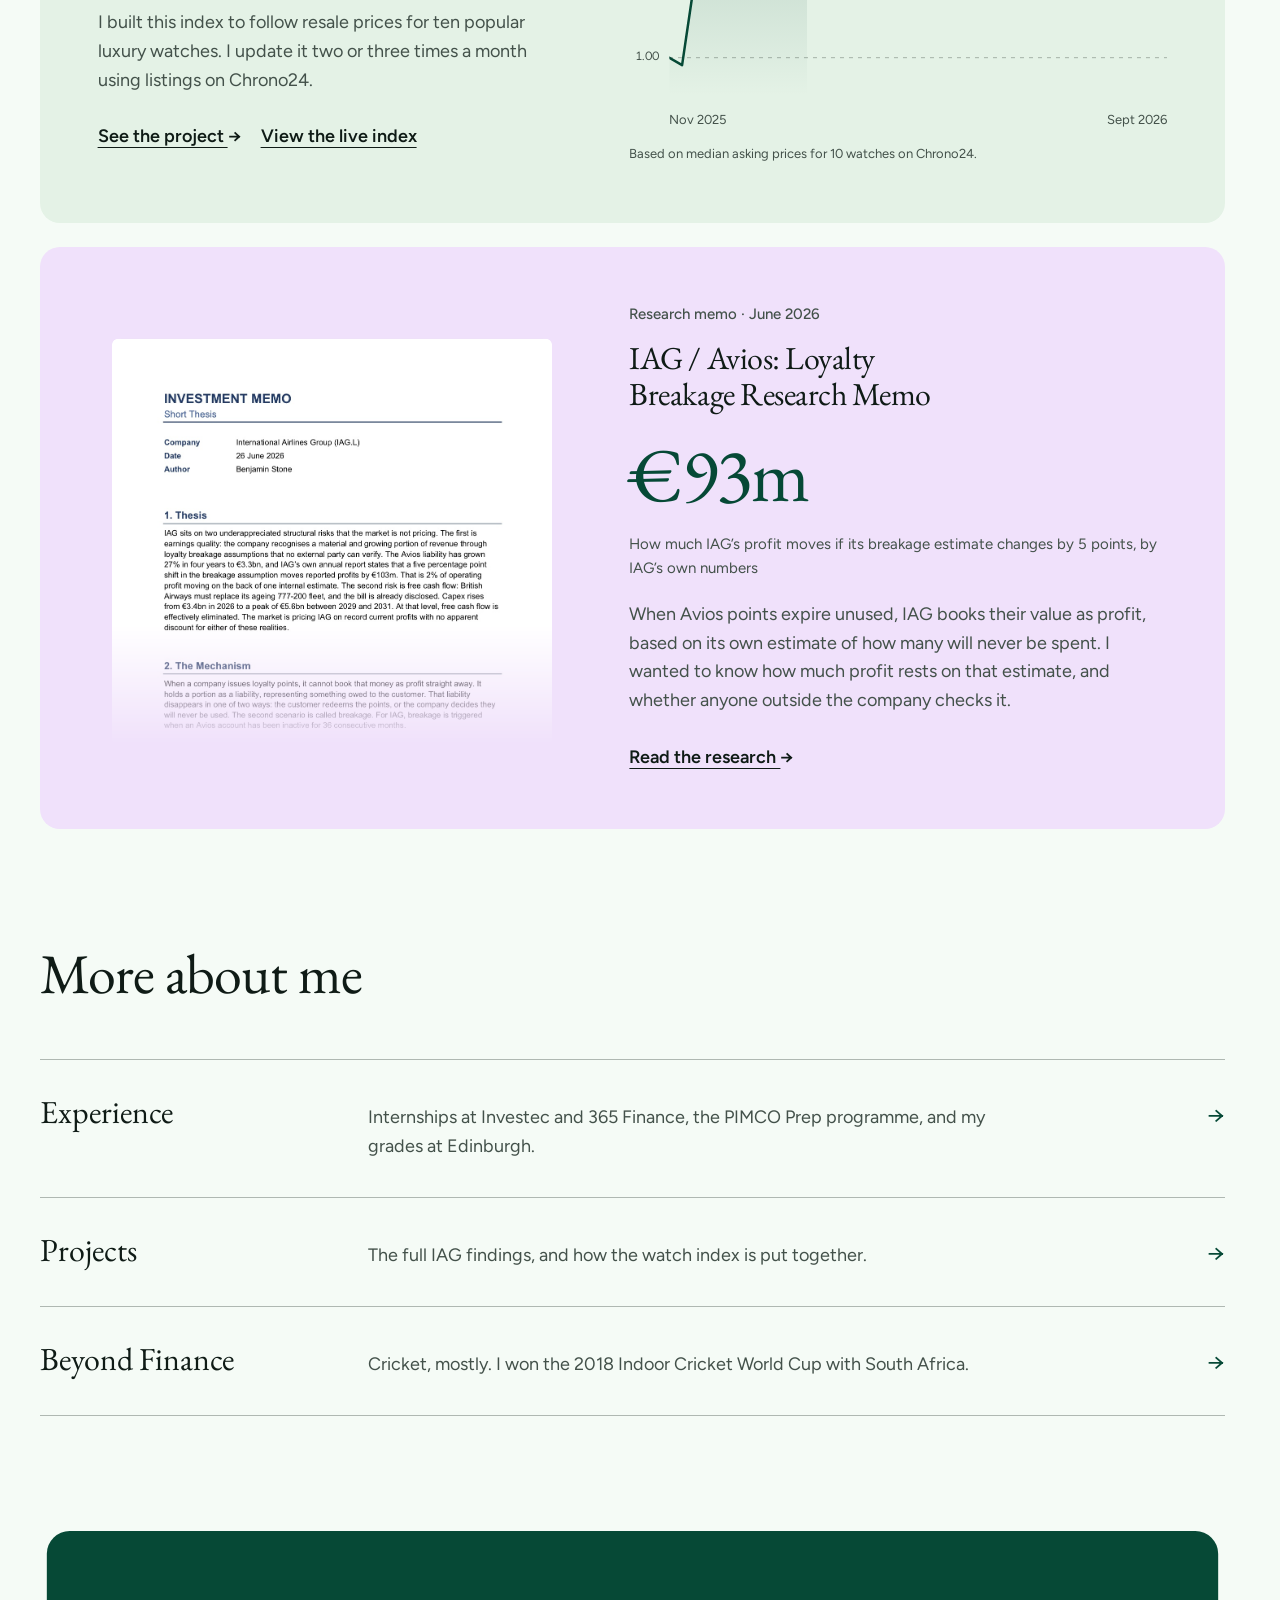
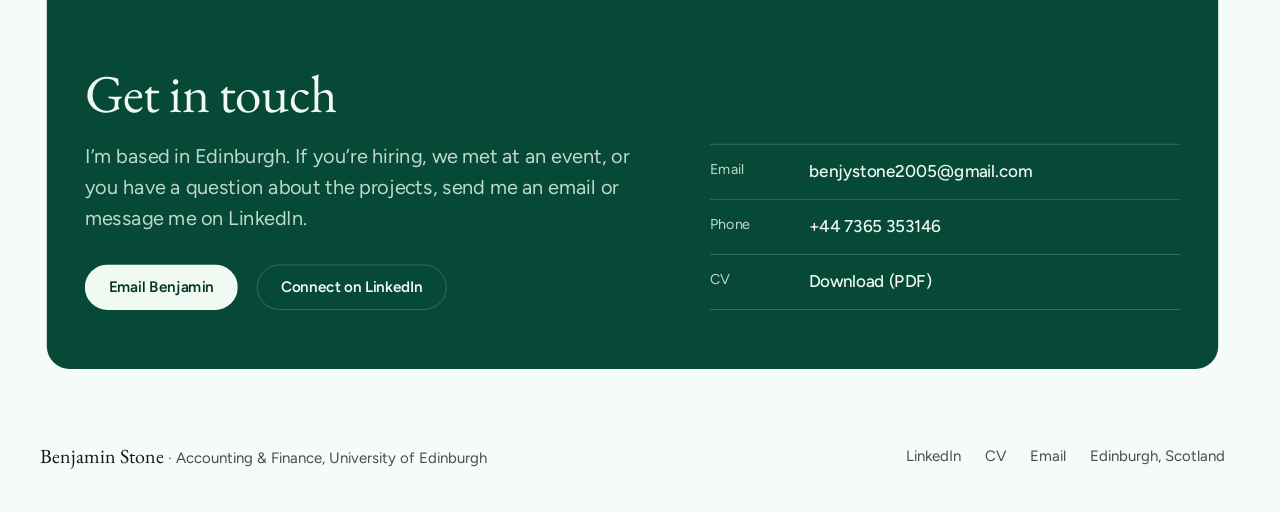
==== commit 211c4360: "Add Vercel Web Analytics to every page Uses the plain-HTML snippet (queue stub plus /_vercel/insight" ====
--- a/index.html
+++ b/index.html
@@ -34,6 +34,11 @@
       } catch (e) {}
     })();
   </script>
+  <!-- Vercel Web Analytics: the script is served by Vercel once Analytics is enabled for the project -->
+  <script>
+    window.va = window.va || function () { (window.vaq = window.vaq || []).push(arguments); };
+  </script>
+  <script defer src="/_vercel/insights/script.js"></script>
 </head>
 <body>
 
